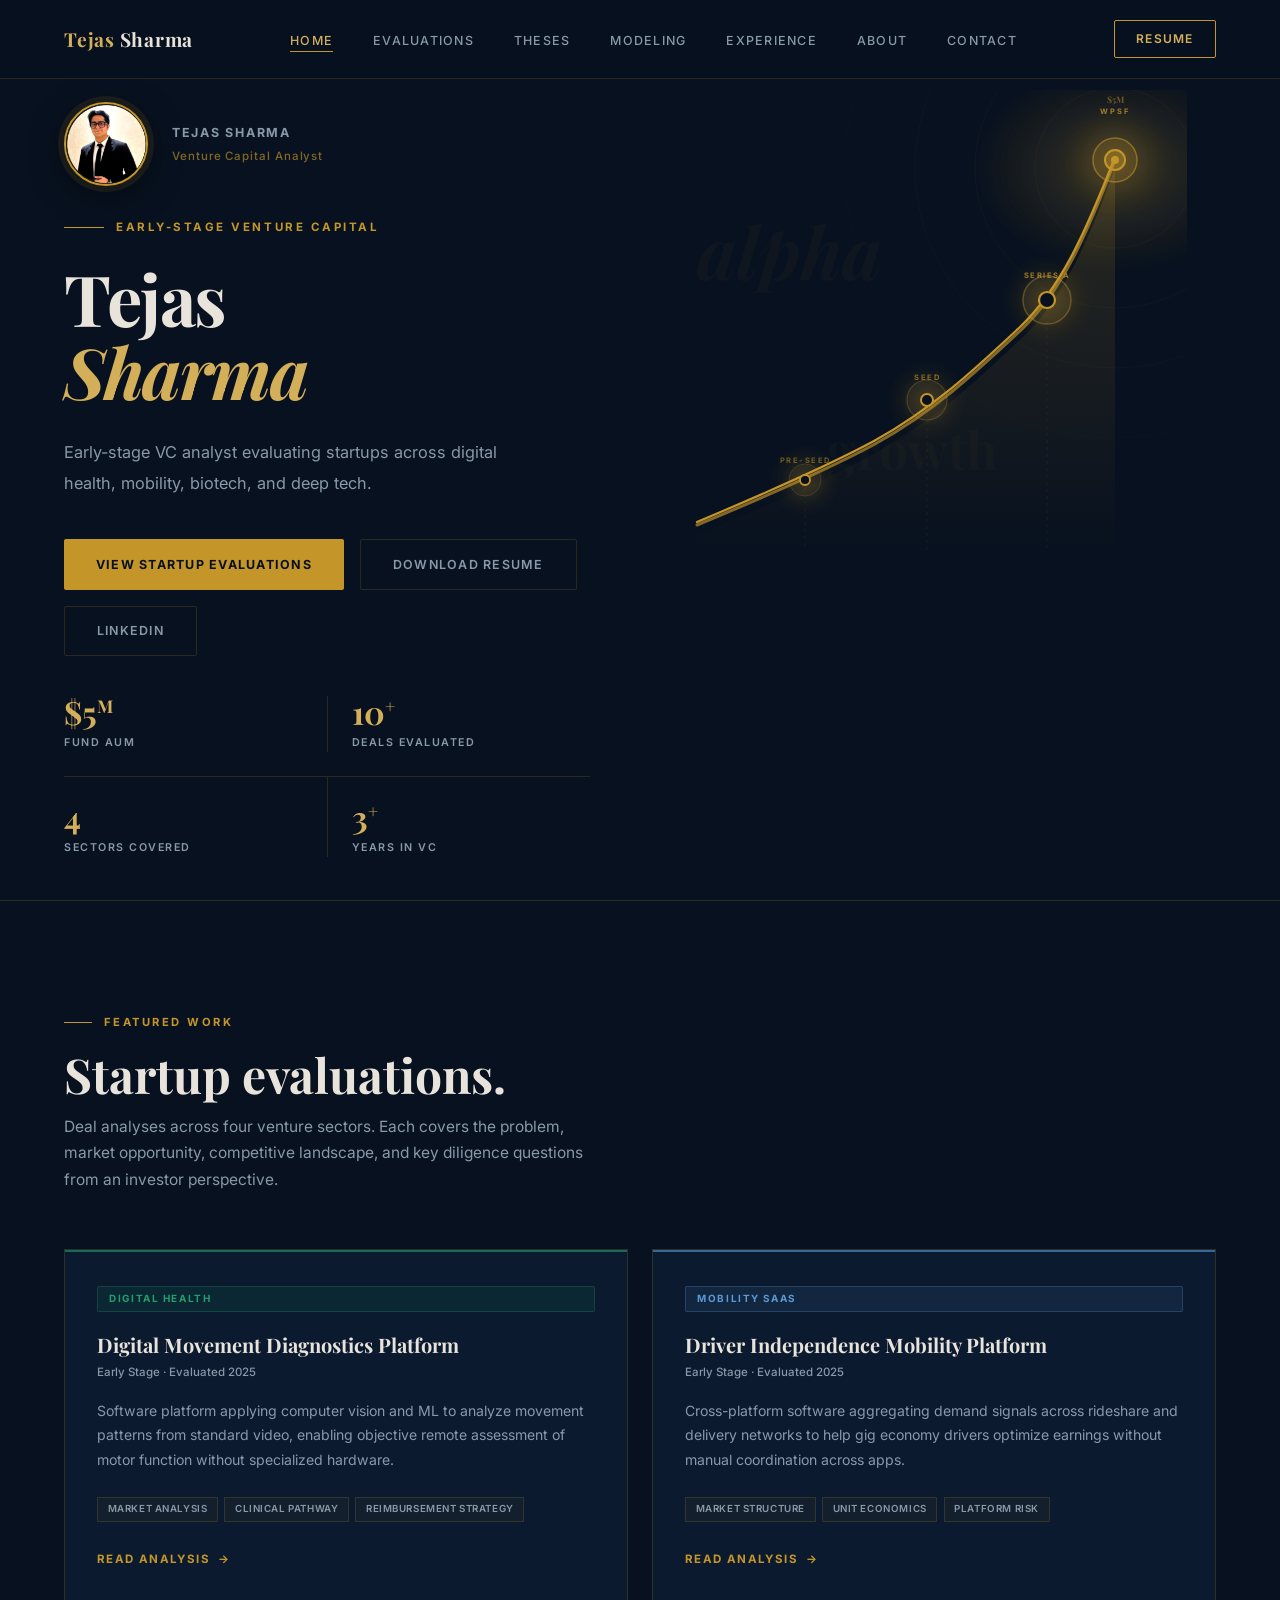
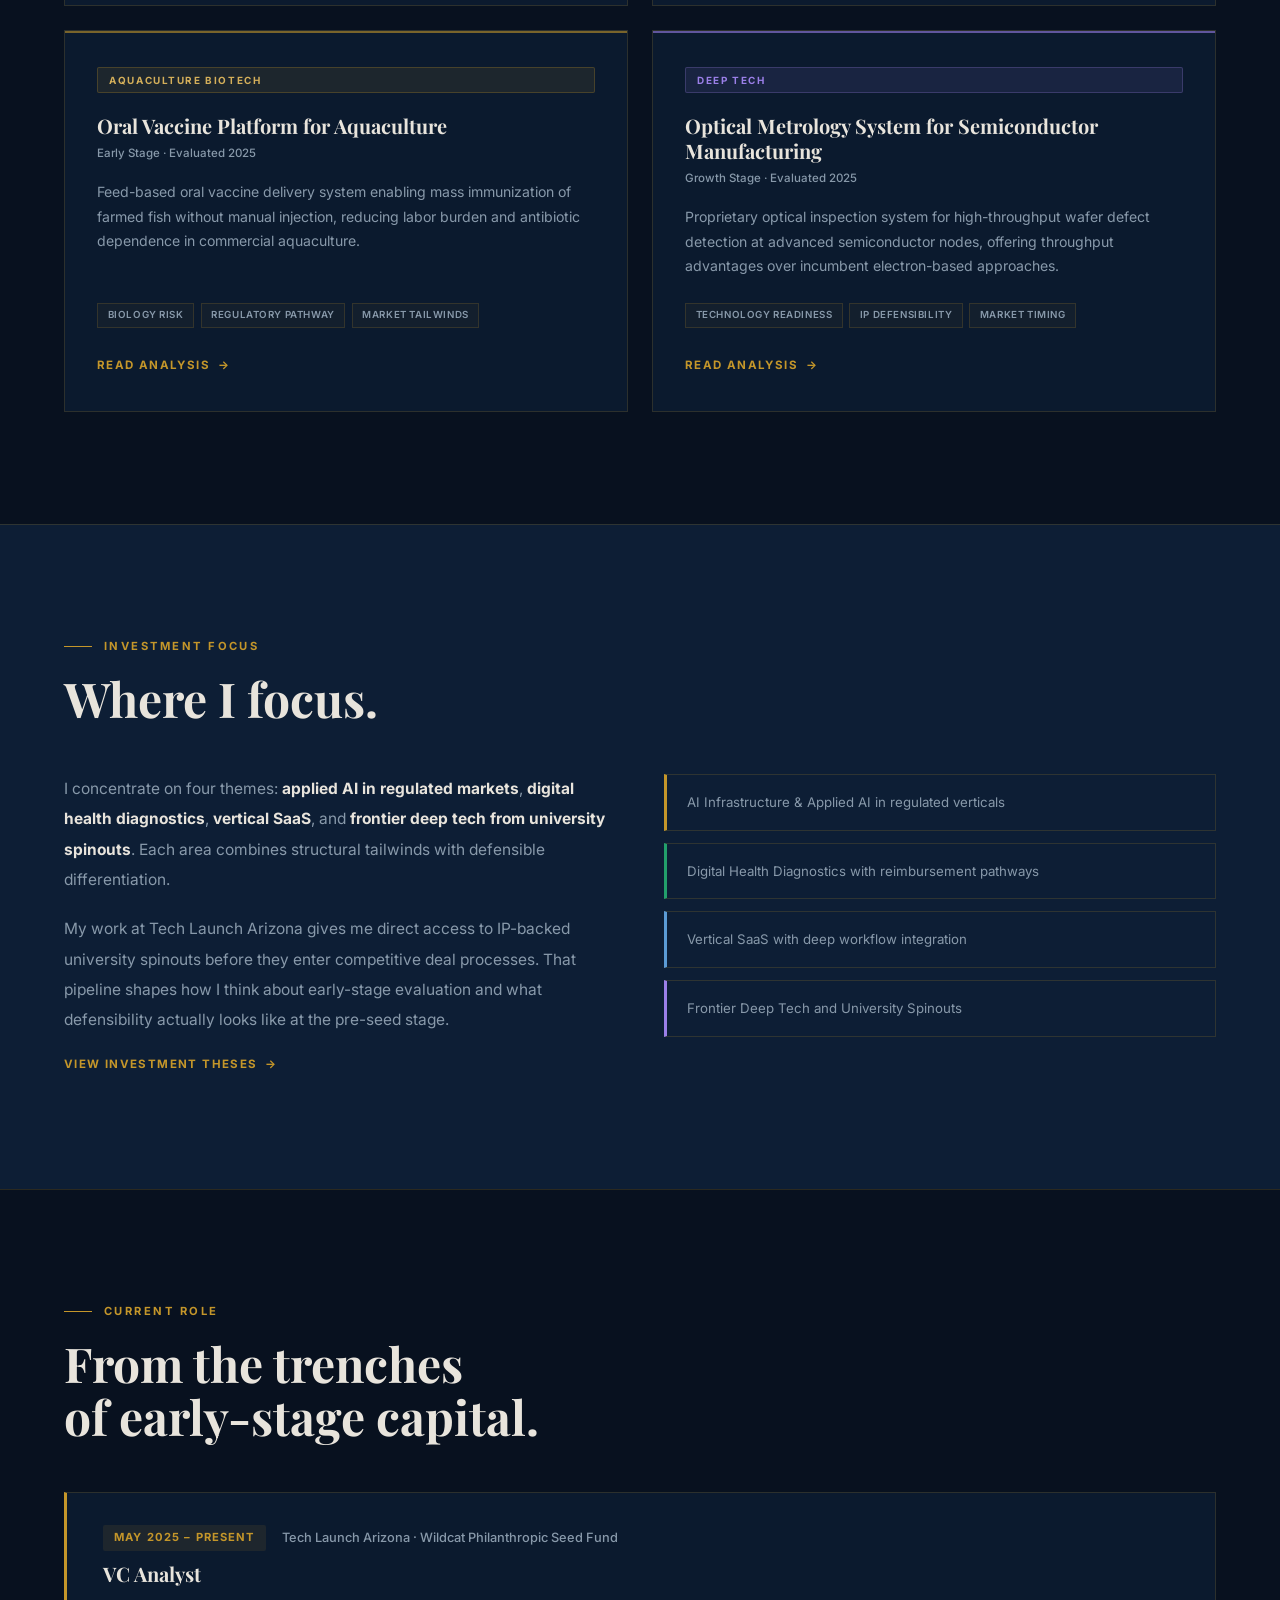
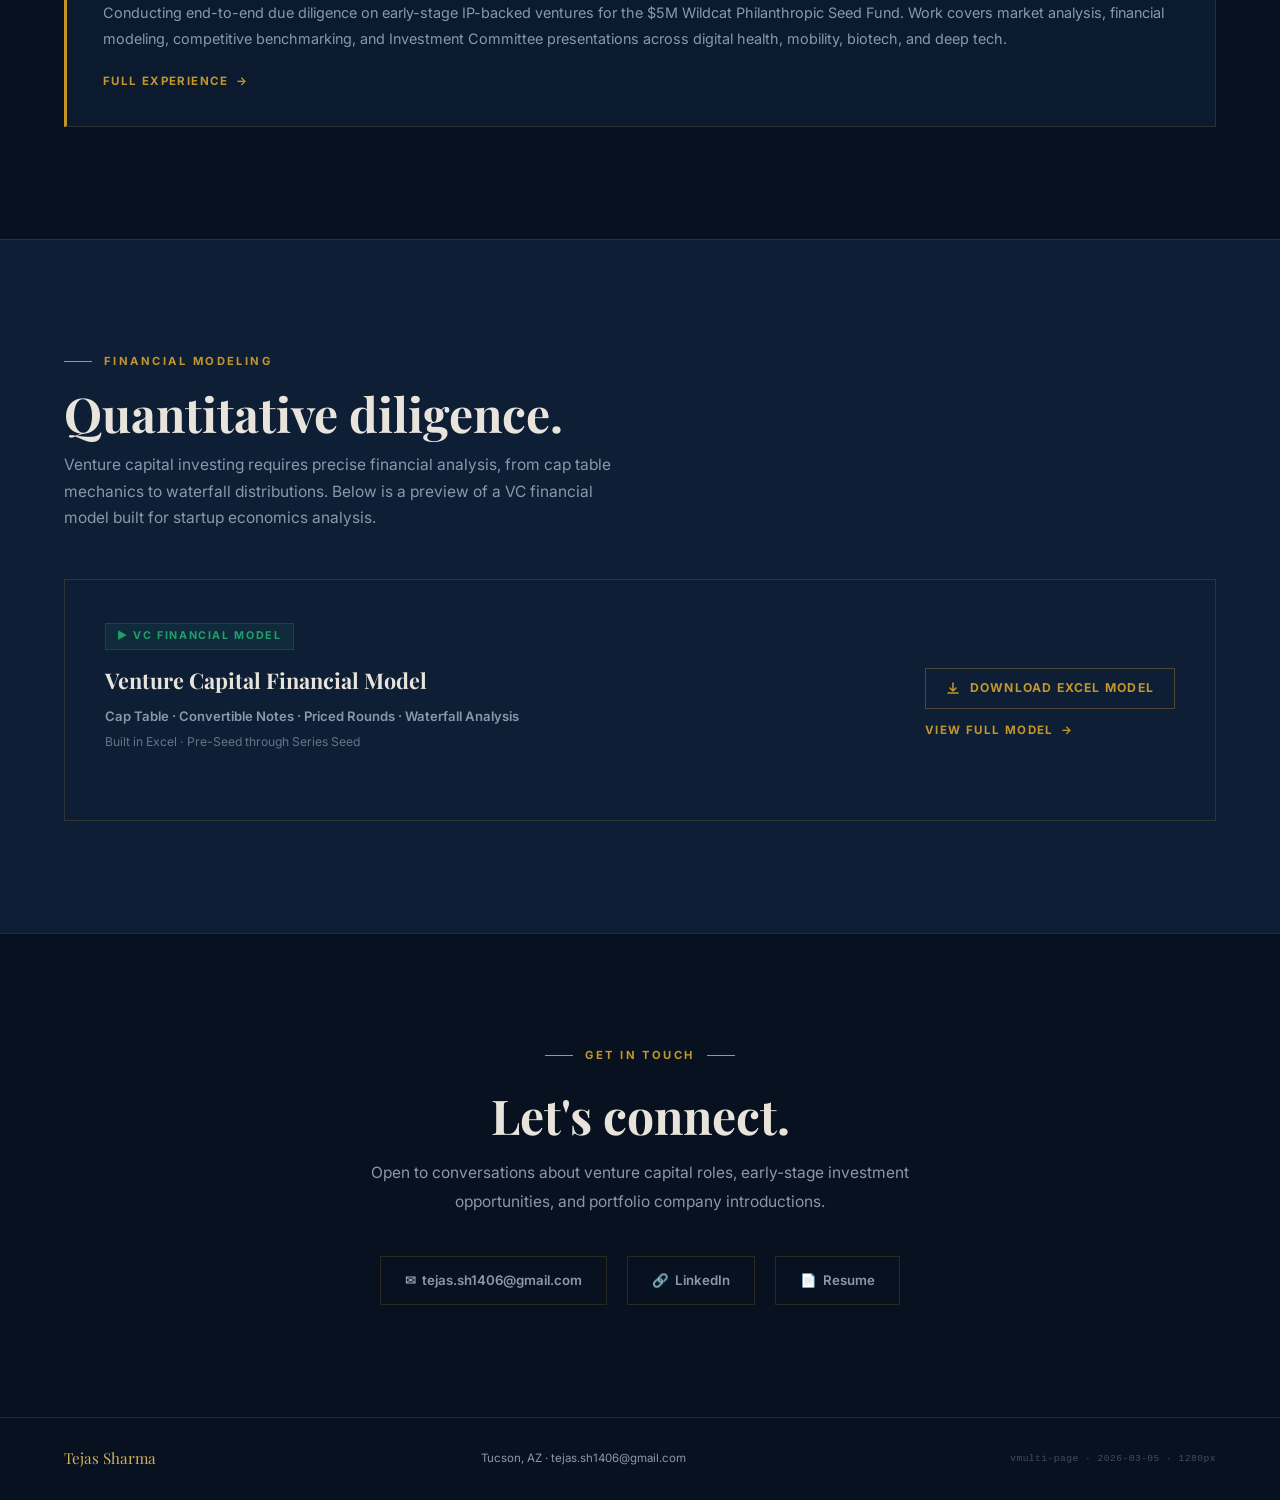
==== index.html @ f042d349 "Fix Vercel routing: flatten case study pages to root level, explicit .html links - Move evaluations/" ====
<!DOCTYPE html>
<html lang="en">
<head>
  <meta charset="UTF-8" />
  <meta name="viewport" content="width=device-width, initial-scale=1.0" />
  <title>Tejas Sharma | Venture Capital Analyst</title>
  <link rel="preconnect" href="https://fonts.googleapis.com" />
  <link rel="preconnect" href="https://fonts.gstatic.com" crossorigin />
  <link href="https://fonts.googleapis.com/css2?family=Inter:wght@300;400;500;600;700&family=Playfair+Display:ital,wght@0,400;0,700;1,700&display=swap" rel="stylesheet" />
  <link rel="stylesheet" href="/styles.css" />
</head>
<body>

<!-- NAV -->
<nav id="navbar">
  <a href="/" class="nav-logo">Tejas<span> Sharma</span></a>
  <ul class="nav-links" id="navLinks">
    <li><a href="/">Home</a></li>
    <li><a href="/evaluations.html">Evaluations</a></li>
    <li><a href="/theses.html">Theses</a></li>
    <li><a href="/modeling.html">Modeling</a></li>
    <li><a href="/experience.html">Experience</a></li>
    <li><a href="/about.html">About</a></li>
    <li><a href="/contact.html">Contact</a></li>
    <li class="nav-contact-mobile"><a href="/Resume/Resume_Tejas_Sharma_FIN.pdf" target="_blank">Resume</a></li>
  </ul>
  <a href="/Resume/Resume_Tejas_Sharma_FIN.pdf" class="nav-cta" target="_blank">Resume</a>
  <button class="nav-hamburger" id="navHamburger" aria-label="Toggle navigation">
    <span></span><span></span><span></span>
  </button>
</nav>

<!-- HERO -->
<section id="hero">
  <div class="hero-left">
    <div class="hero-avatar-wrap fade-up">
      <img class="hero-avatar" src="/profile.png" alt="Tejas Sharma" />
      <div class="hero-avatar-meta">
        <div class="hero-avatar-name">Tejas Sharma</div>
        <div class="hero-avatar-role">Venture Capital Analyst</div>
      </div>
    </div>
    <div class="hero-eyebrow fade-up">
      <div class="hero-eyebrow-line"></div>
      <span>Early-Stage Venture Capital</span>
    </div>
    <h1 class="fade-up">Tejas<br /><em>Sharma</em></h1>
    <p class="hero-sub fade-up">Early-stage VC analyst evaluating startups across digital health, mobility, biotech, and deep tech.</p>
    <div class="hero-actions fade-up">
      <a href="/evaluations.html" class="btn-primary">View Startup Evaluations</a>
      <a href="/Resume/Resume_Tejas_Sharma_FIN.pdf" class="btn-secondary" target="_blank">Download Resume</a>
      <a href="https://www.linkedin.com/in/tejas-sharma-48376981/" class="btn-secondary" target="_blank">LinkedIn</a>
    </div>
    <div class="hero-stats fade-up">
      <div class="hero-stat">
        <div class="hero-stat-number">$5<sup>M</sup></div>
        <div class="hero-stat-label">Fund AUM</div>
      </div>
      <div class="hero-stat">
        <div class="hero-stat-number">10<sup>+</sup></div>
        <div class="hero-stat-label">Deals Evaluated</div>
      </div>
      <div class="hero-stat">
        <div class="hero-stat-number">4</div>
        <div class="hero-stat-label">Sectors Covered</div>
      </div>
      <div class="hero-stat">
        <div class="hero-stat-number">3<sup>+</sup></div>
        <div class="hero-stat-label">Years in VC</div>
      </div>
    </div>
  </div>

  <div class="hero-right fade-up">
    <svg class="trajectory-svg" viewBox="0 0 520 480" fill="none" xmlns="http://www.w3.org/2000/svg">
      <defs>
        <linearGradient id="areaFill" x1="0" y1="0" x2="0" y2="1">
          <stop offset="0%"   stop-color="#C4962A" stop-opacity="0.18"/>
          <stop offset="100%" stop-color="#C4962A" stop-opacity="0.0"/>
        </linearGradient>
        <radialGradient id="peakGlow" cx="50%" cy="50%" r="50%">
          <stop offset="0%"   stop-color="#C4962A" stop-opacity="0.25"/>
          <stop offset="100%" stop-color="#C4962A" stop-opacity="0"/>
        </radialGradient>
        <radialGradient id="nodeGlow" cx="50%" cy="50%" r="50%">
          <stop offset="0%"   stop-color="#C4962A" stop-opacity="0.3"/>
          <stop offset="100%" stop-color="#C4962A" stop-opacity="0"/>
        </radialGradient>
        <filter id="blur8"><feGaussianBlur stdDeviation="8"/></filter>
      </defs>
      <ellipse cx="448" cy="78" rx="140" ry="100" fill="url(#peakGlow)" filter="url(#blur8)"/>
      <text x="30"  y="190" fill="rgba(196,150,42,0.04)" font-size="72" font-family="Playfair Display, serif" font-weight="700" font-style="italic">alpha</text>
      <text x="160" y="380" fill="rgba(196,150,42,0.03)" font-size="52" font-family="Playfair Display, serif" font-weight="700">growth</text>
      <circle cx="448" cy="78" r="80"  stroke="rgba(196,150,42,0.05)" stroke-width="1" fill="none"/>
      <circle cx="448" cy="78" r="140" stroke="rgba(196,150,42,0.04)" stroke-width="1" fill="none"/>
      <circle cx="448" cy="78" r="200" stroke="rgba(196,150,42,0.03)" stroke-width="1" fill="none"/>
      <circle cx="448" cy="78" r="270" stroke="rgba(196,150,42,0.02)" stroke-width="1" fill="none"/>
      <path d="M 30,445 C 90,420 160,390 210,362 C 270,328 310,290 355,248 C 395,210 420,155 448,78 L 448,460 L 30,460 Z" fill="url(#areaFill)"/>
      <path d="M 30,435 C 88,411 158,381 208,354 C 269,320 309,282 354,240 C 394,202 419,147 448,70"  stroke="rgba(196,150,42,0.65)" stroke-width="3"   stroke-linecap="round"/>
      <path d="M 30,432 C 87,408 157,378 207,351 C 268,317 308,279 353,237 C 393,199 418,144 448,67"  stroke="#C4962A"              stroke-width="2.2" stroke-linecap="round"/>
      <line x1="138" y1="390" x2="138" y2="460" stroke="rgba(196,150,42,0.08)" stroke-width="1" stroke-dasharray="3 4"/>
      <line x1="260" y1="310" x2="260" y2="460" stroke="rgba(196,150,42,0.08)" stroke-width="1" stroke-dasharray="3 4"/>
      <line x1="380" y1="210" x2="380" y2="460" stroke="rgba(196,150,42,0.08)" stroke-width="1" stroke-dasharray="3 4"/>
      <circle cx="138" cy="390" r="28" fill="url(#nodeGlow)" filter="url(#blur8)"/>
      <circle cx="138" cy="390" r="16" fill="rgba(196,150,42,0.06)" stroke="rgba(196,150,42,0.2)" stroke-width="1"/>
      <circle cx="138" cy="390" r="5"  fill="#08111F" stroke="#C4962A" stroke-width="1.8"/>
      <text x="138" y="373" text-anchor="middle" fill="rgba(196,150,42,0.55)" font-size="7.5" font-family="Inter,sans-serif" font-weight="700" letter-spacing="1.5">PRE-SEED</text>
      <circle cx="260" cy="310" r="32" fill="url(#nodeGlow)" filter="url(#blur8)"/>
      <circle cx="260" cy="310" r="20" fill="rgba(196,150,42,0.07)" stroke="rgba(196,150,42,0.28)" stroke-width="1.2"/>
      <circle cx="260" cy="310" r="6"  fill="#08111F" stroke="#C4962A" stroke-width="2"/>
      <text x="260" y="290" text-anchor="middle" fill="rgba(196,150,42,0.65)" font-size="7.5" font-family="Inter,sans-serif" font-weight="700" letter-spacing="1.5">SEED</text>
      <circle cx="380" cy="210" r="38" fill="url(#nodeGlow)" filter="url(#blur8)"/>
      <circle cx="380" cy="210" r="24" fill="rgba(196,150,42,0.09)" stroke="rgba(196,150,42,0.38)" stroke-width="1.5"/>
      <circle cx="380" cy="210" r="8"  fill="#08111F" stroke="#C4962A" stroke-width="2.2"/>
      <text x="380" y="188" text-anchor="middle" fill="rgba(196,150,42,0.78)" font-size="7.5" font-family="Inter,sans-serif" font-weight="700" letter-spacing="1.5">SERIES A</text>
      <circle cx="448" cy="70" r="50" fill="url(#peakGlow)" filter="url(#blur8)"/>
      <circle cx="448" cy="70" r="22" fill="rgba(196,150,42,0.14)" stroke="rgba(196,150,42,0.55)" stroke-width="1.5"/>
      <circle cx="448" cy="70" r="10" fill="rgba(196,150,42,0.35)" stroke="#C4962A" stroke-width="2"/>
      <circle cx="448" cy="70" r="4"  fill="#C4962A"/>
      <text x="448" y="24" text-anchor="middle" fill="rgba(196,150,42,0.8)" font-size="7.5" font-family="Inter,sans-serif" font-weight="700" letter-spacing="2">WPSF</text>
      <text x="448" y="13" text-anchor="middle" fill="rgba(196,150,42,0.5)" font-size="9" font-family="Playfair Display,serif" font-weight="700">$5M</text>
    </svg>
  </div>
</section>

<!-- FEATURED EVALUATIONS -->
<section id="work" style="background: var(--navy); border-top: 1px solid var(--border);">
  <div class="section-label fade-up"><div class="section-label-line"></div><span>Featured Work</span></div>
  <h2 class="fade-up">Startup evaluations.</h2>
  <p class="section-intro fade-up">Deal analyses across four venture sectors. Each covers the problem, market opportunity, competitive landscape, and key diligence questions from an investor perspective.</p>

  <div class="cs-grid">

    <a href="/evaluations-digital-diagnostics.html" class="cs-card digital-health fade-up">
      <span class="cs-sector-badge digital-health">Digital Health</span>
      <div class="cs-title">Digital Movement Diagnostics Platform</div>
      <div class="cs-stage">Early Stage &middot; Evaluated 2025</div>
      <p class="cs-desc">Software platform applying computer vision and ML to analyze movement patterns from standard video, enabling objective remote assessment of motor function without specialized hardware.</p>
      <div class="cs-angles">
        <span class="cs-angle-tag">Market Analysis</span>
        <span class="cs-angle-tag">Clinical Pathway</span>
        <span class="cs-angle-tag">Reimbursement Strategy</span>
      </div>
      <div class="cs-cta">Read Analysis <span>→</span></div>
    </a>

    <a href="/evaluations-mobility-platform.html" class="cs-card mobility fade-up">
      <span class="cs-sector-badge mobility">Mobility SaaS</span>
      <div class="cs-title">Driver Independence Mobility Platform</div>
      <div class="cs-stage">Early Stage &middot; Evaluated 2025</div>
      <p class="cs-desc">Cross-platform software aggregating demand signals across rideshare and delivery networks to help gig economy drivers optimize earnings without manual coordination across apps.</p>
      <div class="cs-angles">
        <span class="cs-angle-tag">Market Structure</span>
        <span class="cs-angle-tag">Unit Economics</span>
        <span class="cs-angle-tag">Platform Risk</span>
      </div>
      <div class="cs-cta">Read Analysis <span>→</span></div>
    </a>

    <a href="/evaluations-aquaculture-biotech.html" class="cs-card biotech fade-up">
      <span class="cs-sector-badge biotech">Aquaculture Biotech</span>
      <div class="cs-title">Oral Vaccine Platform for Aquaculture</div>
      <div class="cs-stage">Early Stage &middot; Evaluated 2025</div>
      <p class="cs-desc">Feed-based oral vaccine delivery system enabling mass immunization of farmed fish without manual injection, reducing labor burden and antibiotic dependence in commercial aquaculture.</p>
      <div class="cs-angles">
        <span class="cs-angle-tag">Biology Risk</span>
        <span class="cs-angle-tag">Regulatory Pathway</span>
        <span class="cs-angle-tag">Market Tailwinds</span>
      </div>
      <div class="cs-cta">Read Analysis <span>→</span></div>
    </a>

    <a href="/evaluations-optical-metrology.html" class="cs-card deep-tech fade-up">
      <span class="cs-sector-badge deep-tech">Deep Tech</span>
      <div class="cs-title">Optical Metrology System for Semiconductor Manufacturing</div>
      <div class="cs-stage">Growth Stage &middot; Evaluated 2025</div>
      <p class="cs-desc">Proprietary optical inspection system for high-throughput wafer defect detection at advanced semiconductor nodes, offering throughput advantages over incumbent electron-based approaches.</p>
      <div class="cs-angles">
        <span class="cs-angle-tag">Technology Readiness</span>
        <span class="cs-angle-tag">IP Defensibility</span>
        <span class="cs-angle-tag">Market Timing</span>
      </div>
      <div class="cs-cta">Read Analysis <span>→</span></div>
    </a>

  </div>
</section>

<!-- INVESTMENT FOCUS -->
<section class="preview-section" style="padding: 7rem 5%;">
  <div class="section-label fade-up"><div class="section-label-line"></div><span>Investment Focus</span></div>
  <h2 class="fade-up">Where I focus.</h2>
  <div style="margin-top: 3rem; display: grid; grid-template-columns: 1fr 1fr; gap: 3rem;" class="fade-up">
    <div>
      <p style="font-size: 0.97rem; color: var(--text-muted); line-height: 1.95; margin-bottom: 1.2rem;">I concentrate on four themes: <strong style="color: var(--text);">applied AI in regulated markets</strong>, <strong style="color: var(--text);">digital health diagnostics</strong>, <strong style="color: var(--text);">vertical SaaS</strong>, and <strong style="color: var(--text);">frontier deep tech from university spinouts</strong>. Each area combines structural tailwinds with defensible differentiation.</p>
      <p style="font-size: 0.97rem; color: var(--text-muted); line-height: 1.95;">My work at Tech Launch Arizona gives me direct access to IP-backed university spinouts before they enter competitive deal processes. That pipeline shapes how I think about early-stage evaluation and what defensibility actually looks like at the pre-seed stage.</p>
      <a href="/theses.html" class="preview-link">View Investment Theses <span>→</span></a>
    </div>
    <div style="display: flex; flex-direction: column; gap: 0.75rem;">
      <div style="background: var(--card-bg); border: 1px solid var(--border); border-left: 3px solid var(--gold); padding: 1rem 1.25rem; font-size: 0.83rem; color: var(--text-muted); line-height: 1.7;">AI Infrastructure &amp; Applied AI in regulated verticals</div>
      <div style="background: var(--card-bg); border: 1px solid var(--border); border-left: 3px solid var(--green-light); padding: 1rem 1.25rem; font-size: 0.83rem; color: var(--text-muted); line-height: 1.7;">Digital Health Diagnostics with reimbursement pathways</div>
      <div style="background: var(--card-bg); border: 1px solid var(--border); border-left: 3px solid var(--blue-accent); padding: 1rem 1.25rem; font-size: 0.83rem; color: var(--text-muted); line-height: 1.7;">Vertical SaaS with deep workflow integration</div>
      <div style="background: var(--card-bg); border: 1px solid var(--border); border-left: 3px solid var(--purple-accent); padding: 1rem 1.25rem; font-size: 0.83rem; color: var(--text-muted); line-height: 1.7;">Frontier Deep Tech and University Spinouts</div>
    </div>
  </div>
</section>

<!-- EXPERIENCE PREVIEW -->
<section style="background: var(--navy); border-top: 1px solid var(--border); padding: 7rem 5%;">
  <div class="section-label fade-up"><div class="section-label-line"></div><span>Current Role</span></div>
  <h2 class="fade-up">From the trenches<br />of early-stage capital.</h2>

  <div class="preview-role fade-up">
    <div class="preview-role-meta">
      <span class="preview-role-period">May 2025 &ndash; Present</span>
      <span class="preview-role-company">Tech Launch Arizona &middot; Wildcat Philanthropic Seed Fund</span>
    </div>
    <div class="preview-role-title">VC Analyst</div>
    <p class="preview-role-body">Conducting end-to-end due diligence on early-stage IP-backed ventures for the $5M Wildcat Philanthropic Seed Fund. Work covers market analysis, financial modeling, competitive benchmarking, and Investment Committee presentations across digital health, mobility, biotech, and deep tech.</p>
    <a href="/experience.html" class="preview-link">Full Experience <span>→</span></a>
  </div>
</section>

<!-- MODELING PREVIEW -->
<section style="background: var(--navy-mid); border-top: 1px solid var(--border); padding: 7rem 5%;">
  <div class="section-label fade-up"><div class="section-label-line"></div><span>Financial Modeling</span></div>
  <h2 class="fade-up">Quantitative diligence.</h2>
  <p class="section-intro fade-up">Venture capital investing requires precise financial analysis, from cap table mechanics to waterfall distributions. Below is a preview of a VC financial model built for startup economics analysis.</p>

  <div style="margin-top: 3rem; background: var(--card-bg); border: 1px solid var(--border); padding: 2.5rem; display: flex; align-items: center; justify-content: space-between; gap: 2rem; flex-wrap: wrap;" class="fade-up">
    <div>
      <span class="project-badge" style="margin-bottom: 0.75rem;">&#9654; VC Financial Model</span>
      <div class="project-title" style="font-size: 1.35rem;">Venture Capital Financial Model</div>
      <div class="project-course">Cap Table &middot; Convertible Notes &middot; Priced Rounds &middot; Waterfall Analysis</div>
      <div class="project-meta-sub">Built in Excel &middot; Pre-Seed through Series Seed</div>
    </div>
    <div style="display: flex; flex-direction: column; gap: 0.75rem; align-items: flex-start;">
      <a href="/models/VC Modelling (3).xlsx" download class="ct-download">
        <svg width="14" height="14" viewBox="0 0 14 14" fill="none"><path d="M7 1v8M4 6l3 3 3-3M2 11h10" stroke="#C4962A" stroke-width="1.5" stroke-linecap="round" stroke-linejoin="round"/></svg>
        Download Excel Model
      </a>
      <a href="/modeling.html" class="preview-link" style="margin-top: 0;">View Full Model <span>→</span></a>
    </div>
  </div>
</section>

<!-- CONTACT CTA -->
<section id="contact" style="background: var(--navy); border-top: 1px solid var(--border); text-align: center; padding: 7rem 5%;">
  <div class="contact-inner">
    <div class="section-label fade-up" style="justify-content:center;"><div class="section-label-line"></div><span>Get In Touch</span><div class="section-label-line"></div></div>
    <h2 class="fade-up">Let's connect.</h2>
    <p class="contact-sub fade-up">Open to conversations about venture capital roles, early-stage investment opportunities, and portfolio company introductions.</p>
    <div class="c-links fade-up">
      <a href="mailto:tejas.sh1406@gmail.com" class="c-link">&#9993;&nbsp; tejas.sh1406@gmail.com</a>
      <a href="https://www.linkedin.com/in/tejas-sharma-48376981/" class="c-link" target="_blank">&#128279;&nbsp; LinkedIn</a>
      <a href="/Resume/Resume_Tejas_Sharma_FIN.pdf" class="c-link" target="_blank">&#128196;&nbsp; Resume</a>
    </div>
  </div>
</section>

<footer>
  <div class="footer-name">Tejas Sharma</div>
  <div class="footer-copy">Tucson, AZ &middot; tejas.sh1406@gmail.com</div>
  <div id="build-stamp"></div>
</footer>
<div id="debug-overlay"></div>

<script>
  /* NAV SCROLL */
  const navbar = document.getElementById('navbar');
  window.addEventListener('scroll', () => navbar.classList.toggle('scrolled', window.scrollY > 60));

  /* ACTIVE NAV */
  (function() {
    const path = window.location.pathname;
    document.querySelectorAll('.nav-links a').forEach(a => {
      const href = a.getAttribute('href') || '';
      if (href === path) { a.classList.add('active'); return; }
      if (href === '/evaluations.html' && path.startsWith('/evaluations-')) a.classList.add('active');
      if ((href === '/' || href === '/index.html') && (path === '/' || path === '/index.html')) a.classList.add('active');
    });
  })();

  /* FADE-UP */
  const io = new IntersectionObserver((entries) => {
    entries.forEach((e, i) => { if (e.isIntersecting) { setTimeout(() => e.target.classList.add('visible'), i * 55); io.unobserve(e.target); } });
  }, { threshold: 0.1 });
  document.querySelectorAll('.fade-up').forEach(el => io.observe(el));

  /* HAMBURGER */
  const hamburger = document.getElementById('navHamburger');
  const navLinks  = document.getElementById('navLinks');
  function closeMenu() { hamburger.classList.remove('open'); navLinks.classList.remove('open'); document.body.style.overflow = ''; hamburger.setAttribute('aria-expanded','false'); }
  function openMenu()  { hamburger.classList.add('open');    navLinks.classList.add('open');    document.body.style.overflow = 'hidden'; hamburger.setAttribute('aria-expanded','true'); }
  hamburger.setAttribute('aria-expanded','false');
  hamburger.setAttribute('aria-controls','navLinks');
  hamburger.addEventListener('click', () => hamburger.classList.contains('open') ? closeMenu() : openMenu());
  document.addEventListener('keydown', (e) => { if (e.key === 'Escape') closeMenu(); });
  navLinks.querySelectorAll('a').forEach(link => link.addEventListener('click', closeMenu));

  /* BUILD STAMP */
  (function() {
    var HASH = 'multi-page';
    var DEPLOYED = '2026-03-05';
    var stamp = document.getElementById('build-stamp');
    if (stamp) stamp.textContent = 'v' + HASH + ' · ' + DEPLOYED + ' · ' + window.innerWidth + 'px';
    if (new URLSearchParams(location.search).get('debug') === '1') {
      var overlay = document.getElementById('debug-overlay');
      if (overlay) overlay.style.display = 'block';
    }
  })();
</script>
</body>
</html>
---- styles.css ----
/* ============================================================
   TEJAS SHARMA — PORTFOLIO SHARED STYLESHEET
   ============================================================ */

:root {
  --navy:        #08111F;
  --navy-mid:    #0D1E35;
  --navy-light:  #162844;
  --gold:        #C4962A;
  --gold-light:  #D4AF5A;
  --green-light: #22A06B;
  --blue-accent: #5B9BD5;
  --purple-accent:#9B7FE8;
  --text:        #E8E4DC;
  --text-muted:  #8899AA;
  --border:      rgba(196,150,42,0.18);
  --card-bg:     rgba(13,30,53,0.7);
}

*, *::before, *::after { box-sizing: border-box; margin: 0; padding: 0; }
html { scroll-behavior: smooth; }
body { background: var(--navy); color: var(--text); font-family: 'Inter', sans-serif; font-size: 16px; line-height: 1.7; overflow-x: hidden; }
a { color: inherit; text-decoration: none; }
::selection { background: var(--gold); color: var(--navy); }
::-webkit-scrollbar { width: 6px; }
::-webkit-scrollbar-track { background: var(--navy); }
::-webkit-scrollbar-thumb { background: var(--gold); border-radius: 3px; }

body::before {
  content: '';
  position: fixed; inset: 0;
  background-image:
    linear-gradient(rgba(196,150,42,0.03) 1px, transparent 1px),
    linear-gradient(90deg, rgba(196,150,42,0.03) 1px, transparent 1px);
  background-size: 60px 60px;
  pointer-events: none; z-index: 0;
}

/* ── NAV ── */
nav {
  position: fixed; top: 0; left: 0; right: 0; z-index: 100;
  display: flex; align-items: center; justify-content: space-between;
  padding: 1.25rem 5%;
  background: rgba(8,17,31,0.92); -webkit-backdrop-filter: blur(14px); backdrop-filter: blur(14px);
  border-bottom: 1px solid var(--border);
  transition: padding 0.3s;
}
nav.scrolled { padding: 0.85rem 5%; }
.nav-logo { font-family: 'Playfair Display', serif; font-size: 1.2rem; font-weight: 700; color: var(--gold-light); letter-spacing: 0.04em; }
.nav-logo span { color: var(--text); }
.nav-links { display: flex; gap: 2.5rem; list-style: none; }
.nav-links a { font-size: 0.78rem; font-weight: 500; letter-spacing: 0.1em; text-transform: uppercase; color: var(--text-muted); transition: color 0.25s; position: relative; }
.nav-links a::after { content: ''; position: absolute; bottom: -4px; left: 0; width: 0; height: 1px; background: var(--gold); transition: width 0.25s; }
.nav-links a:hover { color: var(--gold-light); }
.nav-links a:hover::after { width: 100%; }
.nav-links a.active { color: var(--gold-light); }
.nav-links a.active::after { width: 100%; }
.nav-cta { font-size: 0.75rem; font-weight: 600; letter-spacing: 0.1em; text-transform: uppercase; padding: 0.5rem 1.35rem; border: 1px solid var(--gold); color: var(--gold-light); border-radius: 2px; transition: background 0.25s, color 0.25s; }
.nav-cta:hover { background: var(--gold); color: var(--navy); }

/* ── PAGE HEADER (inner pages) ── */
.page-header {
  padding: clamp(7rem, 12vh, 10rem) 5% clamp(3rem, 5vh, 5rem);
  background: var(--navy); position: relative; z-index: 1;
  border-bottom: 1px solid var(--border);
}
.page-header-label { display: flex; align-items: center; gap: 0.75rem; margin-bottom: 1rem; }
.page-header-label-line { width: 28px; height: 1px; background: var(--gold); }
.page-header-label span { font-size: 0.7rem; font-weight: 700; letter-spacing: 0.22em; text-transform: uppercase; color: var(--gold); }
.page-header h1 { font-family: 'Playfair Display', serif; font-size: clamp(2.4rem, 5vw, 4rem); font-weight: 700; line-height: 1.08; letter-spacing: -0.02em; color: var(--text); }
.page-header h1 em { font-style: italic; color: var(--gold-light); }
.page-header-sub { margin-top: 0.9rem; font-size: 1rem; color: var(--text-muted); max-width: 560px; line-height: 1.85; }
.back-link { display: inline-flex; align-items: center; gap: 0.5rem; font-size: 0.75rem; font-weight: 600; letter-spacing: 0.1em; text-transform: uppercase; color: var(--text-muted); margin-bottom: 2rem; transition: color 0.2s; }
.back-link:hover { color: var(--gold-light); }
.back-link::before { content: '←'; }

/* ── HERO ── */
#hero {
  min-height: 100vh;
  min-height: 100svh;
  display: grid; grid-template-columns: 1fr 1.1fr;
  align-items: center;
  padding: clamp(4.5rem, 9vh, 7rem) 5% clamp(2rem, 4vh, 4rem);
  gap: 3rem;
  background: var(--navy); position: relative; overflow: visible;
  z-index: 1;
}
.hero-avatar-wrap { display: flex; align-items: center; gap: 1.5rem; margin-bottom: 2rem; flex: 0 0 auto; }
.hero-avatar { width: clamp(84px, 6vw, 120px); height: clamp(84px, 6vw, 120px); min-width: clamp(84px, 6vw, 120px); border-radius: 9999px; border: 2.5px solid var(--gold); box-shadow: 0 0 0 6px rgba(196,150,42,0.1), 0 8px 32px rgba(0,0,0,0.5); object-fit: cover; object-position: center; flex: 0 0 auto; flex-shrink: 0; }
.hero-avatar-meta { display: flex; flex-direction: column; gap: 0.25rem; min-width: 0; }
.hero-avatar-name { font-size: 0.78rem; font-weight: 700; letter-spacing: 0.14em; text-transform: uppercase; color: var(--text-muted); }
.hero-avatar-role { font-size: 0.72rem; font-weight: 500; letter-spacing: 0.08em; color: rgba(196,150,42,0.65); }
.hero-eyebrow { display: flex; align-items: center; gap: 0.75rem; margin-bottom: 1.5rem; }
.hero-eyebrow-line { width: 40px; height: 1px; background: var(--gold); }
.hero-eyebrow span { font-size: 0.72rem; font-weight: 700; letter-spacing: 0.22em; text-transform: uppercase; color: var(--gold); }
h1 { font-family: 'Playfair Display', serif; font-size: clamp(3rem, 5.5vw, 5.5rem); font-weight: 700; line-height: 1.05; letter-spacing: -0.02em; color: var(--text); }
h1 em { font-style: italic; color: var(--gold-light); }
.hero-sub { margin-top: 1.75rem; font-size: 1.02rem; color: var(--text-muted); max-width: 480px; line-height: 1.9; }
.hero-actions { margin-top: 2.5rem; display: flex; gap: 1rem; flex-wrap: wrap; }
.btn-primary { padding: 0.85rem 2rem; background: var(--gold); color: var(--navy); font-size: 0.78rem; font-weight: 700; letter-spacing: 0.1em; text-transform: uppercase; border-radius: 2px; transition: background 0.25s, transform 0.2s; display: inline-flex; align-items: center; gap: 0.5rem; }
.btn-primary:hover { background: var(--gold-light); transform: translateY(-2px); }
.btn-secondary { padding: 0.85rem 2rem; border: 1px solid var(--border); color: var(--text-muted); font-size: 0.78rem; font-weight: 600; letter-spacing: 0.1em; text-transform: uppercase; border-radius: 2px; transition: border-color 0.25s, color 0.25s, transform 0.2s; }
.btn-secondary:hover { border-color: var(--gold); color: var(--gold-light); transform: translateY(-2px); }
.hero-stats {
  margin-top: 4rem;
  display: grid;
  grid-template-columns: repeat(4, minmax(0, 1fr));
  gap: 0;
}
.hero-stat { padding: 0 2rem 0 0; }
.hero-stat + .hero-stat { padding: 0 2rem; border-left: 1px solid var(--border); }
.hero-stat:last-child { padding-right: 0; }
.hero-stat-number { font-family: 'Playfair Display', serif; font-size: 2.2rem; font-weight: 700; color: var(--gold-light); line-height: 1; }
.hero-stat-number sup { font-size: 1.1rem; }
.hero-stat-label { margin-top: 0.35rem; font-size: 0.67rem; font-weight: 600; letter-spacing: 0.14em; text-transform: uppercase; color: var(--text-muted); }
.hero-right { display: flex; justify-content: center; align-items: center; position: relative; z-index: 1; }
.trajectory-svg { width: 100%; max-width: 520px; }

/* ── SECTION BASE ── */
section { padding: 7rem 5%; position: relative; z-index: 1; }
.section-label { display: flex; align-items: center; gap: 0.75rem; margin-bottom: 1rem; }
.section-label-line { width: 28px; height: 1px; background: var(--gold); }
.section-label span { font-size: 0.7rem; font-weight: 700; letter-spacing: 0.22em; text-transform: uppercase; color: var(--gold); }
h2 { font-family: 'Playfair Display', serif; font-size: clamp(2rem, 4vw, 3rem); font-weight: 700; line-height: 1.12; color: var(--text); }
.section-intro { margin-top: 0.75rem; font-size: 0.97rem; color: var(--text-muted); max-width: 550px; overflow-wrap: break-word; word-break: normal; hyphens: auto; }

/* ── ABOUT ── */
#about { background: var(--navy-mid); border-top: 1px solid var(--border); border-bottom: 1px solid var(--border); }
.about-grid { display: grid; grid-template-columns: 1fr 1fr; gap: 5rem; margin-top: 4rem; align-items: start; }
.about-text p { color: var(--text-muted); font-size: 0.97rem; line-height: 1.95; margin-bottom: 1.2rem; overflow-wrap: break-word; word-break: normal; hyphens: auto; }
.about-text p strong { color: var(--text); font-weight: 600; }
.thesis-cards { display: flex; flex-direction: column; gap: 1.25rem; }
.thesis-card { background: var(--card-bg); border: 1px solid var(--border); border-left: 3px solid var(--gold); padding: 1.5rem 1.75rem; border-radius: 2px; transition: transform 0.25s, border-left-color 0.25s; }
.thesis-card:hover { transform: translateX(4px); border-left-color: var(--gold-light); }
.thesis-card-header { display: flex; align-items: center; gap: 0.75rem; margin-bottom: 0.6rem; }
.thesis-card-icon { width: 28px; height: 28px; flex-shrink: 0; }
.thesis-card-title { font-size: 0.72rem; font-weight: 700; letter-spacing: 0.16em; text-transform: uppercase; color: var(--gold); }
.thesis-card p { font-size: 0.88rem; color: var(--text-muted); line-height: 1.75; overflow-wrap: break-word; word-break: normal; hyphens: auto; }

/* ── INVESTMENT THESES ── */
#theses { background: var(--navy-mid); border-top: 1px solid var(--border); border-bottom: 1px solid var(--border); }
.theses-grid { margin-top: 3.5rem; display: grid; grid-template-columns: repeat(2, 1fr); gap: 1.5rem; }
.thesis-item { background: var(--card-bg); border: 1px solid var(--border); border-left: 3px solid var(--gold); padding: 2rem 2rem 2rem 1.75rem; transition: transform 0.25s, border-left-color 0.25s; }
.thesis-item:hover { transform: translateX(4px); border-left-color: var(--gold-light); }
.thesis-item-num { font-family: 'Playfair Display', serif; font-size: 0.75rem; font-weight: 700; color: rgba(196,150,42,0.3); letter-spacing: 0.2em; margin-bottom: 0.5rem; }
.thesis-item-name { font-size: 0.72rem; font-weight: 700; letter-spacing: 0.15em; text-transform: uppercase; color: var(--gold); margin-bottom: 0.75rem; }
.thesis-item-body { font-size: 0.88rem; color: var(--text-muted); line-height: 1.8; overflow-wrap: break-word; hyphens: auto; }

/* ── DEAL SOURCING ── */
#sourcing { background: var(--navy); border-top: 1px solid var(--border); }
.sourcing-grid { margin-top: 3.5rem; display: grid; grid-template-columns: repeat(2, 1fr); gap: 1.5rem; }
.sourcing-card { background: var(--card-bg); border: 1px solid var(--border); padding: 2rem; transition: transform 0.25s, border-color 0.25s; position: relative; }
.sourcing-card:hover { transform: translateY(-3px); border-color: rgba(196,150,42,0.35); }
.sourcing-card-num { font-family: 'Playfair Display', serif; font-size: 2rem; font-weight: 700; color: rgba(196,150,42,0.1); line-height: 1; margin-bottom: 0.75rem; }
.sourcing-card-title { font-size: 0.72rem; font-weight: 700; letter-spacing: 0.16em; text-transform: uppercase; color: var(--gold); margin-bottom: 0.75rem; }
.sourcing-card-body { font-size: 0.88rem; color: var(--text-muted); line-height: 1.8; overflow-wrap: break-word; hyphens: auto; }
@media (max-width: 900px) {
  .theses-grid, .sourcing-grid { grid-template-columns: 1fr; }
}

/* ── CASE STUDIES ── */
#work { background: var(--navy); border-top: 1px solid var(--border); }
.cs-grid { margin-top: 3.5rem; display: grid; grid-template-columns: repeat(2, 1fr); gap: 1.5rem; }
.cs-card {
  background: var(--card-bg); border: 1px solid var(--border);
  padding: 2.25rem 2rem;
  transition: transform 0.25s, border-color 0.25s, box-shadow 0.25s;
  display: flex; flex-direction: column; position: relative; overflow: hidden;
  text-decoration: none;
}
.cs-card::before {
  content: ''; position: absolute; top: 0; left: 0; right: 0; height: 2px;
  opacity: 0.6; transition: opacity 0.25s;
}
.cs-card.digital-health::before { background: var(--green-light); }
.cs-card.mobility::before      { background: var(--blue-accent); }
.cs-card.biotech::before       { background: var(--gold); }
.cs-card.deep-tech::before     { background: var(--purple-accent); }
.cs-card:hover { transform: translateY(-4px); border-color: rgba(196,150,42,0.4); box-shadow: 0 12px 40px rgba(0,0,0,0.35); }
.cs-card:hover::before { opacity: 1; }
.cs-sector-badge {
  font-size: 0.62rem; font-weight: 700; letter-spacing: 0.16em; text-transform: uppercase;
  padding: 0.22rem 0.7rem; display: inline-block; margin-bottom: 1.25rem; border-radius: 2px;
}
.cs-sector-badge.digital-health { color: var(--green-light); background: rgba(34,160,107,0.1); border: 1px solid rgba(34,160,107,0.25); }
.cs-sector-badge.mobility       { color: var(--blue-accent);  background: rgba(91,155,213,0.1);  border: 1px solid rgba(91,155,213,0.25); }
.cs-sector-badge.biotech        { color: var(--gold-light);   background: rgba(196,150,42,0.1);  border: 1px solid rgba(196,150,42,0.25); }
.cs-sector-badge.deep-tech      { color: var(--purple-accent);background: rgba(155,127,232,0.1); border: 1px solid rgba(155,127,232,0.25); }
.cs-title { font-family: 'Playfair Display', serif; font-size: 1.25rem; font-weight: 700; color: var(--text); margin-bottom: 0.4rem; line-height: 1.25; }
.cs-stage { font-size: 0.72rem; color: var(--text-muted); margin-bottom: 1rem; font-weight: 500; }
.cs-desc { font-size: 0.88rem; color: var(--text-muted); line-height: 1.75; flex: 1; margin-bottom: 1.5rem; overflow-wrap: break-word; hyphens: auto; }
.cs-angles { display: flex; flex-wrap: wrap; gap: 0.4rem; margin-bottom: 1.75rem; }
.cs-angle-tag {
  font-size: 0.61rem; font-weight: 600; letter-spacing: 0.06em; text-transform: uppercase;
  padding: 0.2rem 0.6rem; background: rgba(196,150,42,0.04); border: 1px solid var(--border); color: var(--text-muted);
}
.cs-cta { display: flex; align-items: center; gap: 0.5rem; font-size: 0.72rem; font-weight: 700; letter-spacing: 0.12em; text-transform: uppercase; color: var(--gold); margin-top: auto; transition: gap 0.2s; }
.cs-card:hover .cs-cta { gap: 0.8rem; }

/* ── CASE STUDY DETAIL PAGE ── */
.cs-detail { padding: 5rem 5%; position: relative; z-index: 1; max-width: 860px; }
.cs-detail-section { margin-bottom: 2.75rem; }
.cs-detail-section h3 {
  font-size: 0.67rem; font-weight: 700; letter-spacing: 0.2em; text-transform: uppercase;
  color: var(--gold); margin-bottom: 1rem; display: flex; align-items: center; gap: 0.6rem;
}
.cs-detail-section h3::before { content: ''; display: inline-block; width: 16px; height: 1px; background: var(--gold); }
.cs-detail-section p { font-size: 0.97rem; color: var(--text-muted); line-height: 1.9; overflow-wrap: break-word; hyphens: auto; }
.cs-detail-verdict {
  background: rgba(196,150,42,0.04); border: 1px solid var(--border); border-left: 3px solid var(--gold);
  padding: 1.75rem 2rem;
}
.cs-detail-verdict-label { font-size: 0.67rem; font-weight: 700; letter-spacing: 0.18em; text-transform: uppercase; color: var(--gold); margin-bottom: 0.75rem; }
.cs-detail-verdict p { font-size: 0.95rem; color: var(--text-muted); line-height: 1.85; }
.cs-detail-divider { width: 40px; height: 1px; background: var(--gold); opacity: 0.5; margin: 2.5rem 0; }

/* ── EXPERIENCE ── */
#experience { background: var(--navy-mid); border-top: 1px solid var(--border); }
.timeline { margin-top: 4.5rem; position: relative; }
.timeline::before { content: ''; position: absolute; left: 0; top: 0; bottom: 0; width: 1px; background: linear-gradient(to bottom, var(--gold) 60%, transparent); }
.timeline-item { padding-left: 3rem; padding-bottom: 3.5rem; position: relative; }
.timeline-item:last-child { padding-bottom: 0; }
.timeline-dot { position: absolute; left: -6px; top: 6px; width: 13px; height: 13px; background: var(--gold); border-radius: 50%; border: 2px solid var(--navy-mid); box-shadow: 0 0 0 4px rgba(196,150,42,0.15); }
.timeline-meta { display: flex; align-items: center; gap: 1rem; margin-bottom: 0.4rem; flex-wrap: wrap; }
.timeline-period { font-size: 0.7rem; font-weight: 700; letter-spacing: 0.1em; text-transform: uppercase; color: var(--gold); background: rgba(196,150,42,0.1); padding: 0.2rem 0.7rem; border-radius: 2px; }
.timeline-company { font-size: 0.8rem; color: var(--text-muted); font-weight: 500; }
.timeline-title { font-family: 'Playfair Display', serif; font-size: 1.4rem; font-weight: 700; color: var(--text); margin-bottom: 0.25rem; }
.timeline-location { font-size: 0.75rem; color: var(--text-muted); margin-bottom: 1.2rem; display: flex; align-items: center; gap: 0.4rem; }
.timeline-location::before { content: ''; width: 6px; height: 6px; background: var(--green-light); border-radius: 50%; flex-shrink: 0; }
.timeline-bullets { list-style: none; display: flex; flex-direction: column; gap: 0.65rem; }
.timeline-bullets li { display: flex; align-items: flex-start; gap: 0.75rem; font-size: 0.9rem; color: var(--text-muted); line-height: 1.75; overflow-wrap: break-word; word-break: normal; hyphens: auto; min-width: 0; }
.timeline-bullets li::before { content: '›'; color: var(--gold); font-size: 1.1rem; flex-shrink: 0; line-height: 1.75; }
.timeline-bullets li strong { color: var(--text); }
.timeline-tags { margin-top: 1.2rem; display: flex; flex-wrap: wrap; gap: 0.5rem; }
.tag { font-size: 0.67rem; font-weight: 600; letter-spacing: 0.08em; text-transform: uppercase; padding: 0.22rem 0.7rem; border: 1px solid var(--border); color: var(--text-muted); background: rgba(196,150,42,0.04); }

/* ── FINANCIAL MODELING ── */
#modeling { background: var(--navy); border-top: 1px solid var(--border); }
.modeling-intro { margin-top: 0.75rem; font-size: 0.97rem; color: var(--text-muted); max-width: 560px; line-height: 1.85; }
.captable-card { margin-top: 3.5rem; background: var(--card-bg); border: 1px solid var(--border); padding: 3rem; transition: border-color 0.25s; }
.captable-card:hover { border-color: rgba(196,150,42,0.4); }
.project-badge { font-size: 0.67rem; font-weight: 700; letter-spacing: 0.15em; text-transform: uppercase; color: var(--green-light); background: rgba(34,160,107,0.1); border: 1px solid rgba(34,160,107,0.25); padding: 0.22rem 0.7rem; display: inline-block; margin-bottom: 1rem; }
.project-title { font-family: 'Playfair Display', serif; font-size: 1.65rem; font-weight: 700; color: var(--text); margin-bottom: 0.4rem; }
.project-course { font-size: 0.82rem; font-weight: 600; color: var(--text-muted); margin-bottom: 0.25rem; }
.project-meta-sub { font-size: 0.76rem; color: var(--text-muted); opacity: 0.7; margin-bottom: 1.75rem; }
.captable-inner { display: grid; grid-template-columns: 260px 1fr; gap: 3.5rem; align-items: center; margin-top: 2.25rem; }
.donut-wrap { position: relative; display: flex; align-items: center; justify-content: center; }
.donut-svg { width: 240px; height: 240px; overflow: visible; }
.donut-slice { cursor: pointer; transition: opacity 0.2s, filter 0.2s; }
.donut-slice:hover { opacity: 0.85; filter: brightness(1.25); }
.captable-right { display: flex; flex-direction: column; gap: 1.75rem; }
.captable-metrics { display: grid; grid-template-columns: repeat(3,1fr); gap: 1rem; }
.ct-metric { background: rgba(196,150,42,0.04); border: 1px solid var(--border); padding: 1rem 1.2rem; }
.ct-metric-val { font-family: 'Playfair Display', serif; font-size: 1.3rem; font-weight: 700; color: var(--gold-light); line-height: 1; }
.ct-metric-lbl { margin-top: 0.3rem; font-size: 0.62rem; font-weight: 700; letter-spacing: 0.12em; text-transform: uppercase; color: var(--text-muted); }
.ct-table { width: 100%; border-collapse: collapse; }
.ct-table thead tr { border-bottom: 1px solid var(--border); }
.ct-table th { font-size: 0.62rem; font-weight: 700; letter-spacing: 0.14em; text-transform: uppercase; color: var(--gold); padding: 0 0.75rem 0.65rem; text-align: left; }
.ct-table th:last-child { text-align: right; }
.ct-table td { font-size: 0.82rem; color: var(--text-muted); padding: 0.65rem 0.75rem; border-bottom: 1px solid rgba(196,150,42,0.07); vertical-align: middle; }
.ct-table td:last-child { text-align: right; }
.ct-dot { display: inline-block; width: 8px; height: 8px; border-radius: 50%; margin-right: 0.5rem; flex-shrink: 0; vertical-align: middle; }
.ct-bar-wrap { display: flex; align-items: center; gap: 0.5rem; }
.ct-bar-bg { flex: 1; height: 4px; background: rgba(196,150,42,0.1); border-radius: 2px; }
.ct-bar-fill { height: 4px; border-radius: 2px; }
.ct-pct { font-family: 'Playfair Display', serif; font-size: 0.88rem; font-weight: 700; color: var(--text); min-width: 42px; text-align: right; }
.ct-download { display: inline-flex; align-items: center; gap: 0.6rem; margin-top: 0.5rem; font-size: 0.76rem; font-weight: 700; letter-spacing: 0.1em; text-transform: uppercase; color: var(--gold); border: 1px solid rgba(196,150,42,0.35); padding: 0.6rem 1.25rem; transition: background 0.2s, color 0.2s; }
.ct-download:hover { background: rgba(196,150,42,0.08); color: var(--gold-light); }
.model-note { margin-top: 1rem; font-size: 0.8rem; color: var(--text-muted); display: flex; align-items: center; gap: 0.5rem; }
.model-note::before { content: ''; display: inline-block; width: 6px; height: 6px; background: var(--green-light); border-radius: 50%; flex-shrink: 0; }

/* ── INVESTMENT INTERESTS ── */
#interests { background: var(--navy-mid); border-top: 1px solid var(--border); }
.interests-grid { margin-top: 3.5rem; display: grid; grid-template-columns: repeat(3, 1fr); gap: 1.25rem; }
.interest-card {
  background: var(--card-bg); border: 1px solid var(--border);
  padding: 2rem 1.75rem; transition: transform 0.25s, border-color 0.25s; position: relative; overflow: hidden;
}
.interest-card:hover { transform: translateY(-3px); border-color: rgba(196,150,42,0.35); }
.interest-card-accent {
  position: absolute; top: 0; left: 0; right: 0; height: 2px;
  background: var(--accent-color, var(--gold)); opacity: 0.5; transition: opacity 0.25s;
}
.interest-card:hover .interest-card-accent { opacity: 1; }
.interest-icon { font-size: 1.4rem; margin-bottom: 1rem; line-height: 1; }
.interest-name { font-size: 0.7rem; font-weight: 700; letter-spacing: 0.18em; text-transform: uppercase; color: var(--gold); margin-bottom: 0.75rem; }
.interest-thesis { font-size: 0.86rem; color: var(--text-muted); line-height: 1.75; overflow-wrap: break-word; hyphens: auto; }
.interests-fifth { grid-column: span 1; }

/* ── SKILLS ── */
#skills { background: var(--navy); border-top: 1px solid var(--border); }
.skills-wrapper { margin-top: 4rem; display: grid; grid-template-columns: 1fr 1fr; gap: 3rem; }
.skill-group-title { font-size: 0.7rem; font-weight: 700; letter-spacing: 0.2em; text-transform: uppercase; color: var(--gold); margin-bottom: 1.5rem; }
.skill-list { display: flex; flex-wrap: wrap; gap: 0.6rem; }
.skill-pill { font-size: 0.78rem; font-weight: 500; padding: 0.42rem 0.95rem; background: var(--card-bg); border: 1px solid var(--border); border-radius: 2px; color: var(--text-muted); transition: border-color 0.2s, color 0.2s; max-width: 100%; overflow-wrap: break-word; }
.skill-pill:hover { border-color: var(--gold); color: var(--gold-light); }
.skill-pill.highlight { border-color: rgba(196,150,42,0.45); color: var(--gold-light); background: rgba(196,150,42,0.08); font-weight: 600; }

/* ── EDUCATION ── */
#education { background: var(--navy-mid); border-top: 1px solid var(--border); }
.edu-grid { margin-top: 4rem; display: grid; grid-template-columns: 1fr 1fr; gap: 2rem; }
.edu-card { background: var(--card-bg); border: 1px solid var(--border); padding: 2.25rem; position: relative; overflow: hidden; transition: transform 0.25s, border-color 0.25s; }
.edu-card::before { content: ''; position: absolute; top: 0; left: 0; right: 0; height: 3px; background: linear-gradient(90deg, var(--gold), transparent); }
.edu-card:hover { transform: translateY(-4px); border-color: rgba(196,150,42,0.4); }
.edu-degree { font-family: 'Playfair Display', serif; font-size: 1.15rem; font-weight: 700; color: var(--text); margin-bottom: 0.4rem; }
.edu-school { font-size: 0.86rem; font-weight: 600; color: var(--gold-light); margin-bottom: 0.25rem; }
.edu-period { font-size: 0.73rem; color: var(--text-muted); margin-bottom: 1.1rem; }
.edu-detail { font-size: 0.84rem; color: var(--text-muted); line-height: 1.7; min-width: 0; overflow-wrap: break-word; }

/* ── CONTACT ── */
#contact { background: var(--navy); border-top: 1px solid var(--border); text-align: center; }
.contact-inner { max-width: 640px; margin: 0 auto; }
.contact-inner h2 { margin-top: 1.5rem; }
.contact-sub { margin-top: 1rem; font-size: 0.97rem; color: var(--text-muted); line-height: 1.85; }
.c-links { margin-top: 2.5rem; display: flex; justify-content: center; gap: 1.25rem; flex-wrap: wrap; }
.c-link { display: flex; align-items: center; gap: 0.55rem; font-size: 0.83rem; font-weight: 600; color: var(--text-muted); padding: 0.75rem 1.5rem; border: 1px solid var(--border); transition: border-color 0.25s, color 0.25s, transform 0.2s; min-width: 0; overflow-wrap: break-word; word-break: break-all; }
.c-link:hover { border-color: var(--gold); color: var(--gold-light); transform: translateY(-2px); }

/* ── PREVIEW SECTIONS (landing page) ── */
.preview-section { background: var(--navy-mid); border-top: 1px solid var(--border); }
.preview-role { background: var(--card-bg); border: 1px solid var(--border); border-left: 3px solid var(--gold); padding: 2rem 2.25rem; margin-top: 3rem; }
.preview-role-meta { display: flex; align-items: center; gap: 1rem; flex-wrap: wrap; margin-bottom: 0.4rem; }
.preview-role-period { font-size: 0.7rem; font-weight: 700; letter-spacing: 0.1em; text-transform: uppercase; color: var(--gold); background: rgba(196,150,42,0.1); padding: 0.2rem 0.7rem; border-radius: 2px; }
.preview-role-company { font-size: 0.8rem; color: var(--text-muted); font-weight: 500; }
.preview-role-title { font-family: 'Playfair Display', serif; font-size: 1.25rem; font-weight: 700; color: var(--text); margin-bottom: 0.6rem; }
.preview-role-body { font-size: 0.9rem; color: var(--text-muted); line-height: 1.8; }
.preview-link { display: inline-flex; align-items: center; gap: 0.45rem; font-size: 0.72rem; font-weight: 700; letter-spacing: 0.12em; text-transform: uppercase; color: var(--gold); margin-top: 1.25rem; transition: gap 0.2s; }
.preview-link:hover { gap: 0.75rem; }

/* ── FOOTER ── */
footer { padding: 1.75rem 5%; background: var(--navy); border-top: 1px solid var(--border); display: flex; justify-content: space-between; align-items: center; flex-wrap: wrap; gap: 1rem; position: relative; z-index: 1; }
.footer-name { font-family: 'Playfair Display', serif; font-size: 0.95rem; color: var(--gold-light); }
.footer-copy { font-size: 0.72rem; color: var(--text-muted); }

/* ── FADE ── */
.fade-up { opacity: 0; transform: translateY(22px); transition: opacity 0.65s ease, transform 0.65s ease; }
.fade-up.visible { opacity: 1; transform: translateY(0); }

/* ── HAMBURGER ── */
.nav-hamburger {
  display: none; flex-direction: column; justify-content: center; gap: 6px;
  cursor: pointer; background: none; border: none; padding: 8px; z-index: 201;
  -webkit-tap-highlight-color: transparent;
}
.nav-hamburger span { display: block; width: 24px; height: 2px; background: var(--gold-light); border-radius: 2px; transition: transform 0.35s cubic-bezier(0.23,1,0.32,1), opacity 0.25s ease, width 0.25s ease; }
.nav-hamburger.open span:nth-child(1) { transform: translateY(8px) rotate(45deg); }
.nav-hamburger.open span:nth-child(2) { opacity: 0; width: 0; }
.nav-hamburger.open span:nth-child(3) { transform: translateY(-8px) rotate(-45deg); }
.nav-contact-mobile { display: none; }

/* ── RESPONSIVE ── */
@media (max-width: 1600px) {
  #hero { padding-top: clamp(5rem, 10vh, 7rem); align-items: start; }
  .hero-avatar-wrap { margin-top: 12px; }
  .hero-stats { grid-template-columns: repeat(2, minmax(0,1fr)); gap: 1.5rem 0; margin-top: 2.5rem; }
  .hero-stat              { padding: 0 1.5rem 0 0; border-left: none; border-top: none; }
  .hero-stat + .hero-stat { padding: 0 0 0 1.5rem; border-left: 1px solid var(--border); border-top: none; }
  .hero-stat:nth-child(3) { padding: 1.5rem 1.5rem 0 0; border-left: none; border-top: 1px solid var(--border); }
  .hero-stat:nth-child(4) { padding: 1.5rem 0 0 1.5rem; border-left: 1px solid var(--border); border-top: 1px solid var(--border); }
  .hero-stat-number { font-size: 2rem; }
}
@media (max-width: 1100px) {
  #hero { grid-template-columns: 1fr; padding-top: 8rem; }
  .hero-right { display: none; }
  .interests-grid { grid-template-columns: repeat(2,1fr); }
}
@media (max-width: 900px) {
  .about-grid, .edu-grid, .skills-wrapper { grid-template-columns: 1fr; gap: 2rem; }
  .cs-grid { grid-template-columns: 1fr; }
  .captable-inner { grid-template-columns: 1fr; }
  .donut-wrap { justify-content: flex-start; }
  .captable-metrics { grid-template-columns: repeat(2,1fr); }
}
@media (max-width: 768px) {
  .hero-stats { grid-template-columns: 1fr; gap: 0; margin-top: 2rem; }
  .hero-stat              { padding: 0.75rem 0; border-left: none !important; border-top: none !important; }
  .hero-stat ~ .hero-stat { border-top: 1px solid var(--border) !important; }
  .hero-stat-number { font-size: 2rem; }
}
@media (max-width: 640px) {
  nav { z-index: 300; }
  .nav-hamburger { display: flex; }
  .nav-cta { display: none; }
  .nav-contact-mobile { display: block; }
  .nav-links {
    display: flex !important; flex-direction: column; align-items: center; justify-content: center;
    gap: 0; list-style: none;
    position: fixed; top: 0; left: 0; right: 0; bottom: 0; inset: 0;
    width: 100%; height: 100vh; height: 100dvh;
    background: #08111F; background: rgba(8,17,31,0.98);
    -webkit-backdrop-filter: blur(20px); backdrop-filter: blur(20px);
    opacity: 0; pointer-events: none; visibility: hidden;
    transition: opacity 0.35s ease, visibility 0.35s ease; z-index: 200;
    padding: 5rem 2rem 3rem; overflow-y: auto; -webkit-overflow-scrolling: touch;
    overscroll-behavior: contain;
  }
  .nav-links.open { opacity: 1; pointer-events: auto; visibility: visible; }
  .nav-links li { width: 100%; text-align: center; border-bottom: 1px solid rgba(196,150,42,0.1); transform: translateY(18px); opacity: 0; transition: transform 0.4s ease, opacity 0.4s ease; position: static; margin: 0; }
  .nav-links li:first-child { border-top: 1px solid rgba(196,150,42,0.1); }
  .nav-links.open li { transform: translateY(0); opacity: 1; }
  .nav-links.open li:nth-child(1) { transition-delay: 0.06s; }
  .nav-links.open li:nth-child(2) { transition-delay: 0.12s; }
  .nav-links.open li:nth-child(3) { transition-delay: 0.18s; }
  .nav-links.open li:nth-child(4) { transition-delay: 0.24s; }
  .nav-links.open li:nth-child(5) { transition-delay: 0.30s; }
  .nav-links.open li:nth-child(6) { transition-delay: 0.36s; }
  .nav-links.open li:nth-child(7) { transition-delay: 0.42s; }
  .nav-links.open li:nth-child(8) { transition-delay: 0.48s; }
  .nav-links li a { display: block; padding: 1.25rem 0; min-height: 44px; line-height: 44px; font-size: 0.9rem; letter-spacing: 0.18em; text-transform: uppercase; color: var(--text-muted); font-weight: 600; transition: color 0.25s; }
  .nav-links li a:hover, .nav-links li a:active { color: var(--gold-light); }
  section { padding: 4rem 4%; }
  #hero { padding: 7rem 4% 4rem; gap: 2rem; }
  h1 { font-size: clamp(2.2rem, 9vw, 3rem); }
  .hero-sub { font-size: 0.93rem; max-width: 100%; }
  .hero-stats { grid-template-columns: 1fr; gap: 0; margin-top: 2rem; }
  .hero-stat              { padding: 0.75rem 0; border-left: none !important; border-top: none !important; }
  .hero-stat ~ .hero-stat { border-top: 1px solid var(--border) !important; }
  .hero-stat-number { font-size: 1.8rem; }
  .captable-card { padding: 1.75rem; }
  .interests-grid { grid-template-columns: 1fr; }
  .timeline-item { padding-left: 2rem; }
  .timeline-bullets li { display: block; padding-left: 1.4rem; position: relative; overflow-wrap: break-word; word-break: normal; hyphens: auto; }
  .timeline-bullets li::before { position: absolute; left: 0; top: 0.05rem; }
  footer { flex-direction: column; text-align: center; }
}
@media (max-width: 420px) {
  section { padding: 3rem 4%; }
  #hero { padding: 6.5rem 4% 3rem; }
  h1 { font-size: 2rem; }
  .hero-avatar { width: clamp(72px,18vw,85px); height: clamp(72px,18vw,85px); }
  .hero-actions { flex-direction: column; }
  .btn-primary, .btn-secondary { text-align: center; }
  .captable-metrics { grid-template-columns: 1fr; }
}
@media (max-width: 359px) {
  .interests-grid { grid-template-columns: 1fr !important; }
}

/* cross-browser defensive */
.about-text, .thesis-cards, .edu-detail, .contact-sub, .timeline-title,
.timeline-company, .edu-degree, .edu-school, .project-title, .project-course { min-width: 0; overflow-wrap: break-word; word-break: normal; }
.timeline-bullets li strong, .about-text p strong { display: inline; overflow-wrap: break-word; word-break: normal; }
.hero-left, .hero-right { min-width: 0; }
.cs-grid > *, .interests-grid > *, .about-grid > *, .edu-grid > *, .skills-wrapper > * { min-width: 0; }

/* ── BUILD STAMP ── */
#build-stamp { font-size: 0.6rem; font-family: monospace; color: rgba(136,153,170,0.45); letter-spacing: 0.05em; white-space: nowrap; }
#debug-overlay { position: fixed; bottom: 1rem; right: 1rem; z-index: 9999; background: rgba(8,17,31,0.92); border: 1px solid rgba(196,150,42,0.4); color: #D4AF5A; font-family: monospace; font-size: 0.68rem; line-height: 1.6; padding: 0.55rem 0.85rem; border-radius: 3px; pointer-events: none; display: none; }
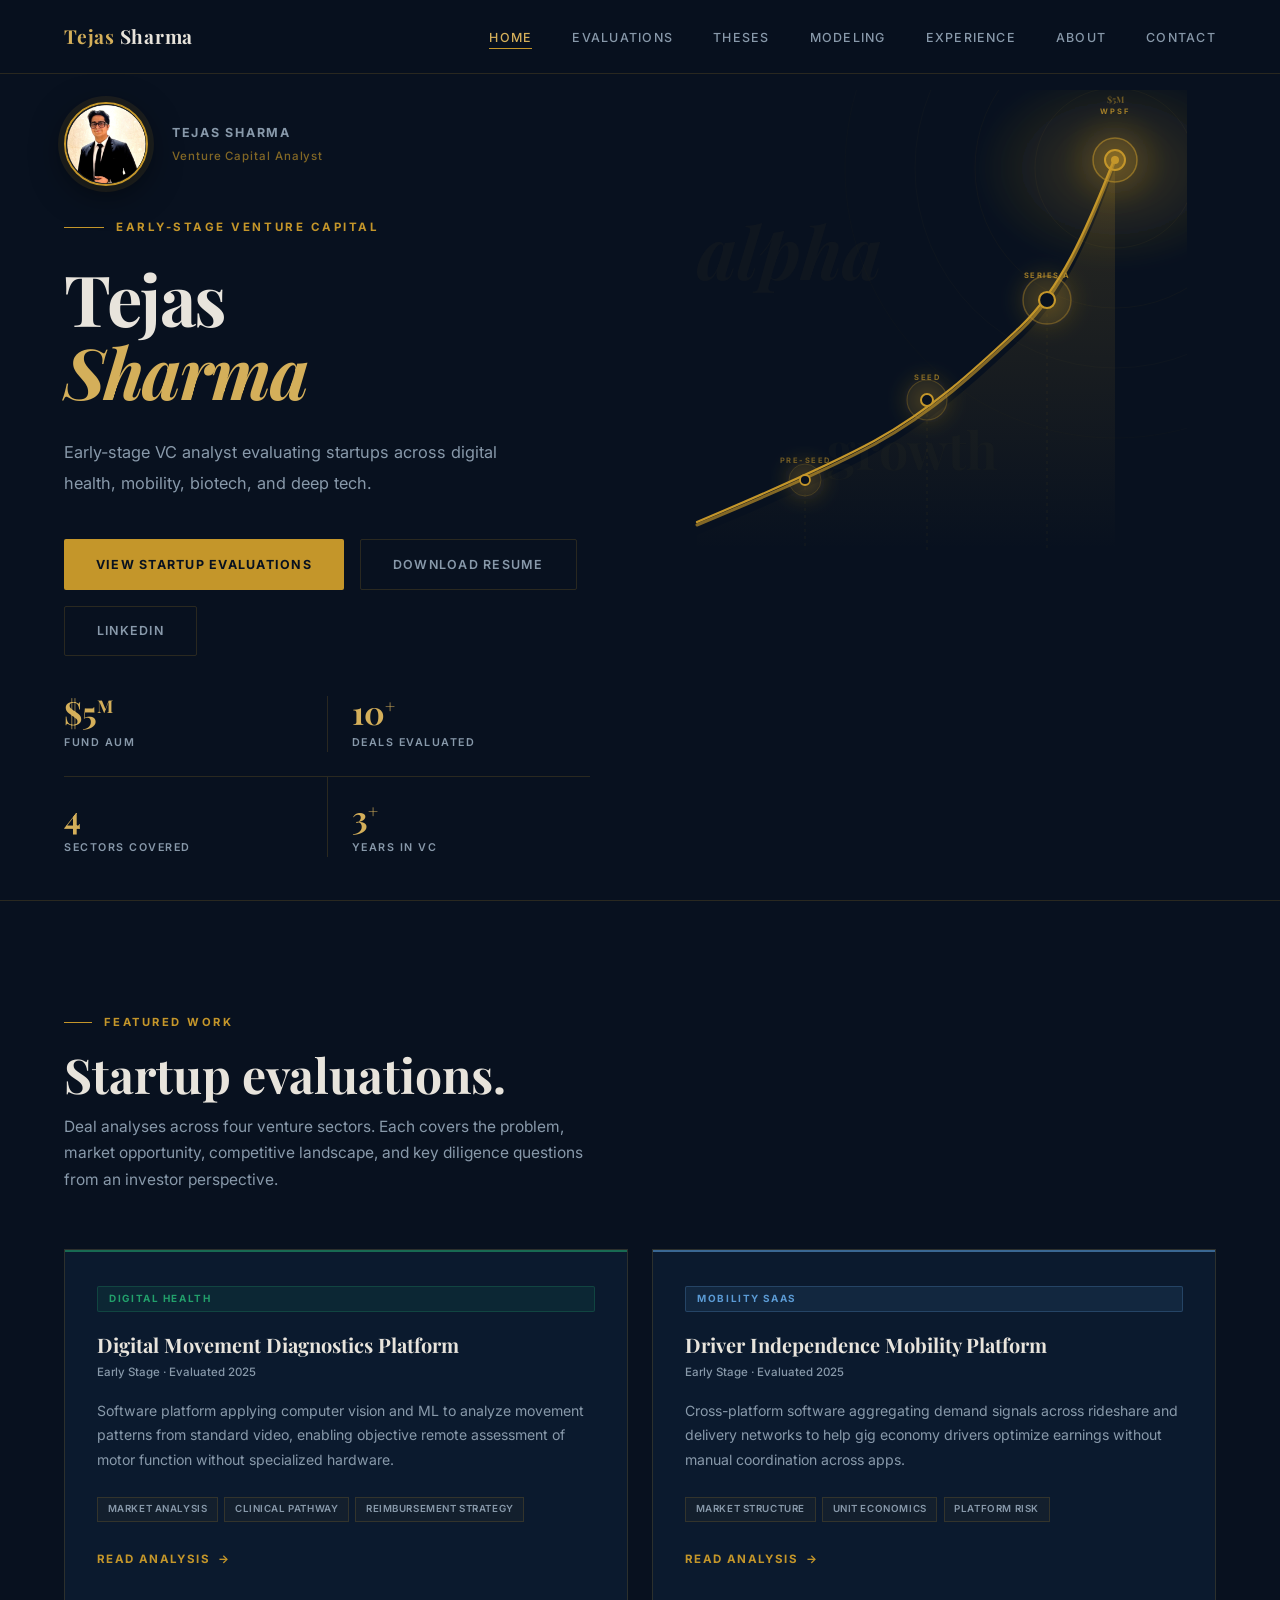
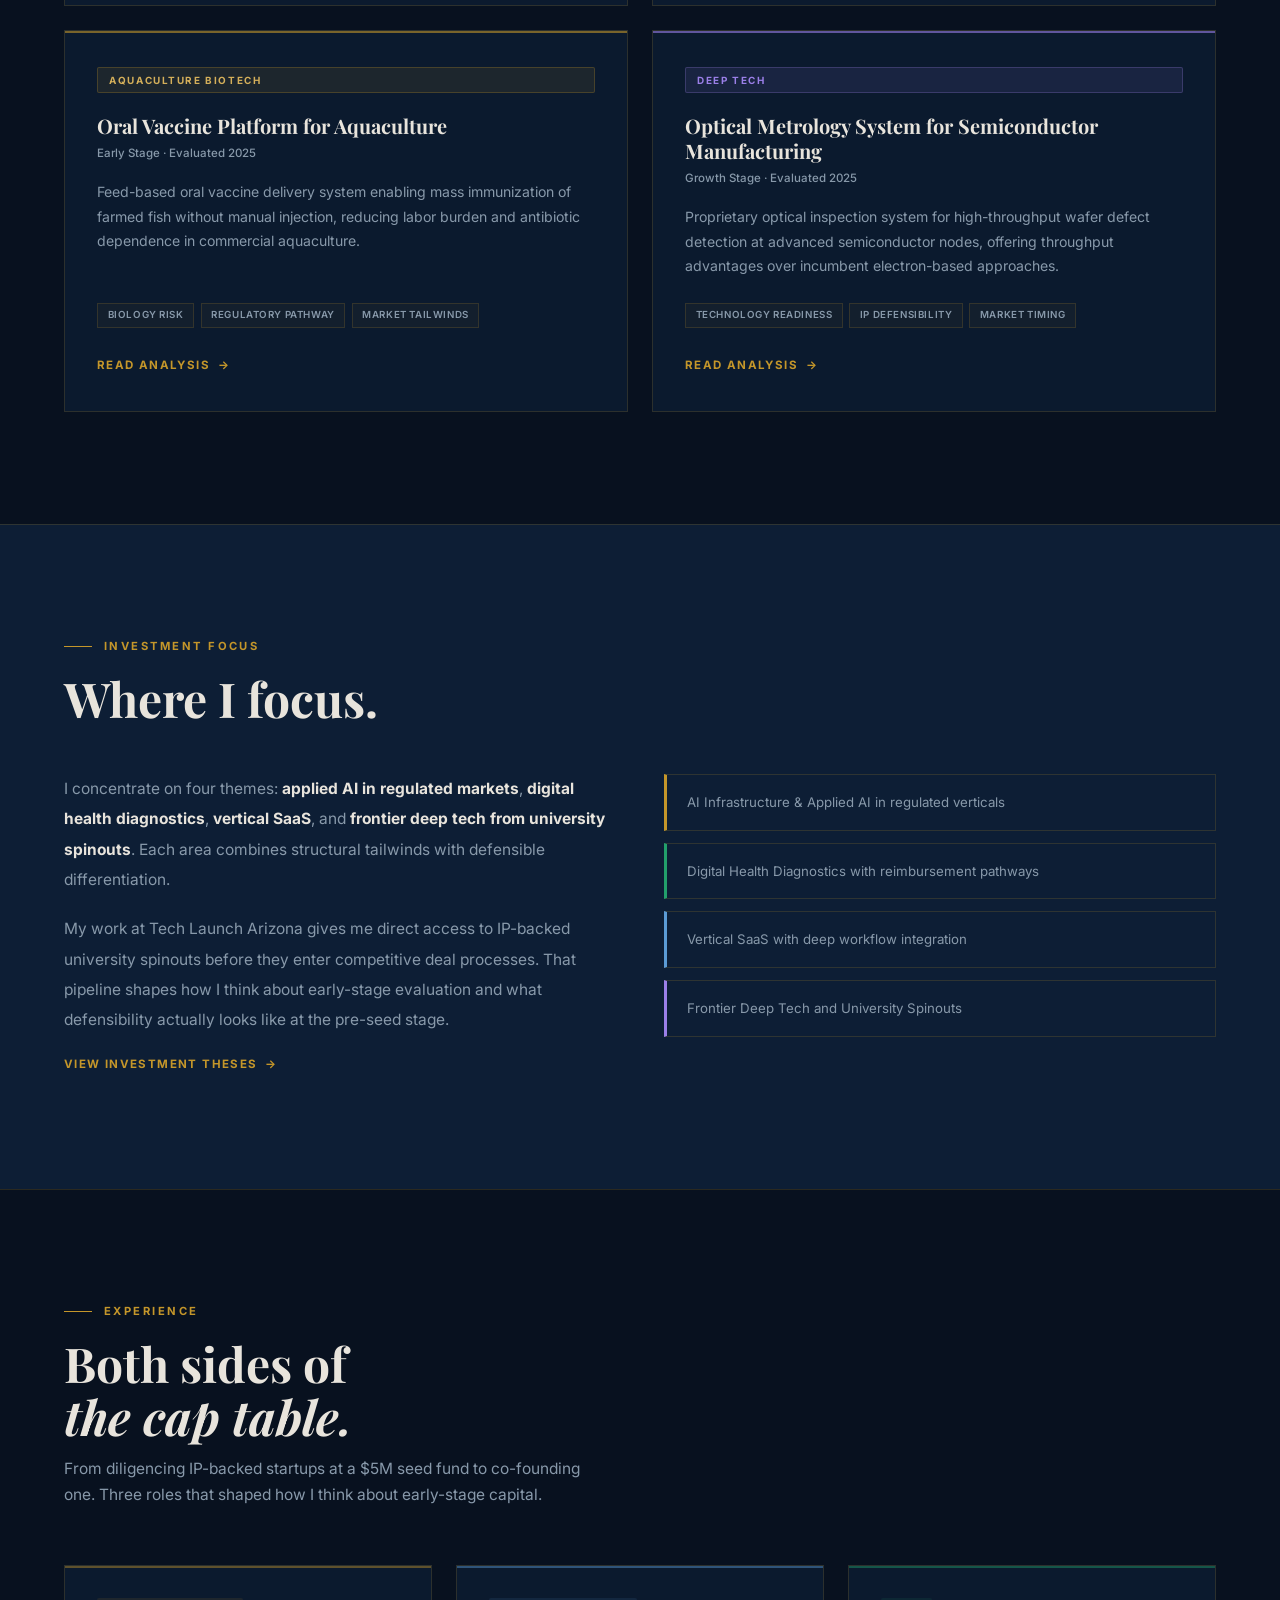
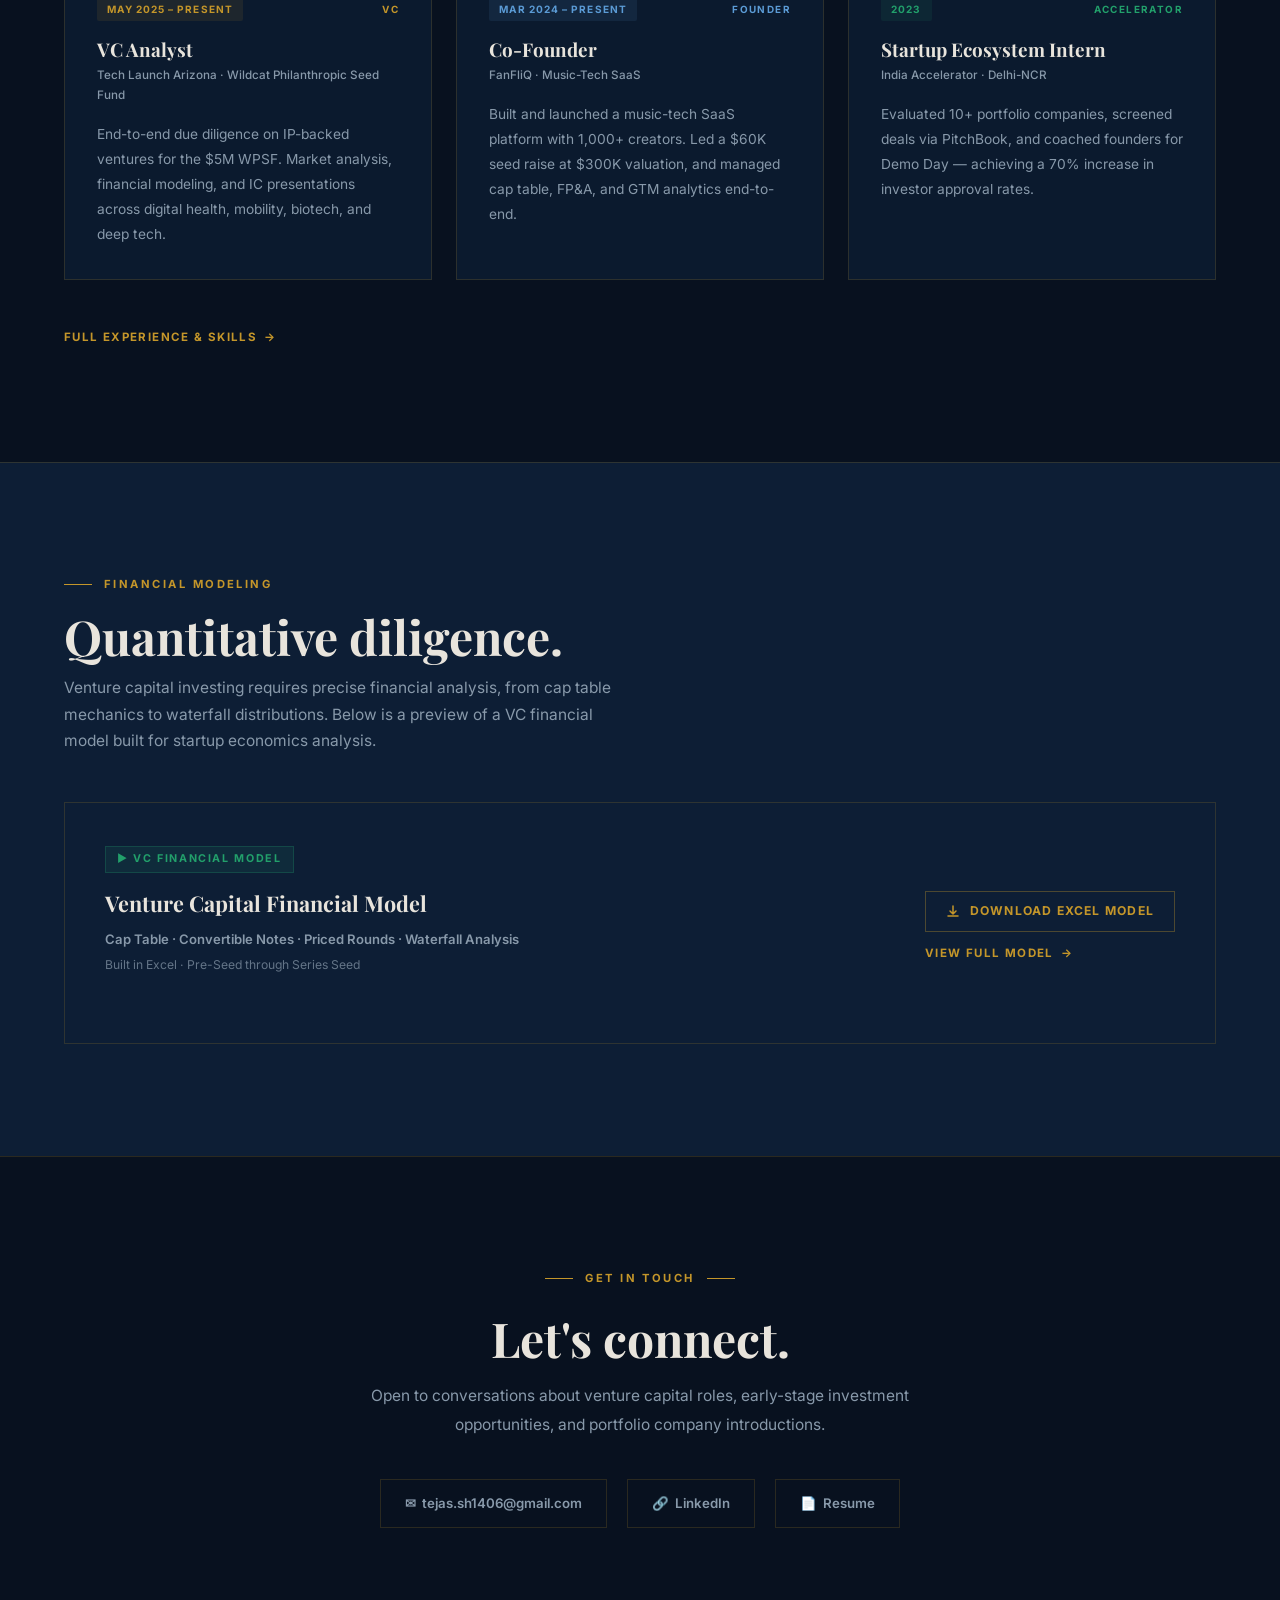
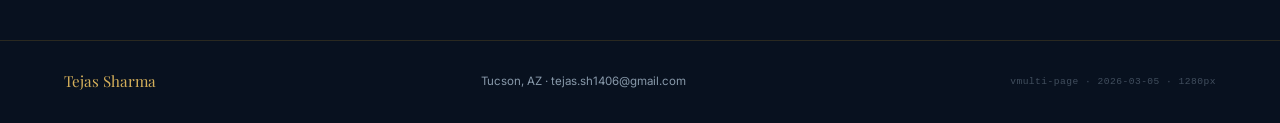
==== commit 17c75e21: "Redesign experience section: depth, brand logos, and charm improvements - Remove Resume button from " ====
--- a/index.html
+++ b/index.html
@@ -24,7 +24,6 @@
     <li><a href="/contact.html">Contact</a></li>
     <li class="nav-contact-mobile"><a href="/Resume/Resume_Tejas_Sharma_FIN.pdf" target="_blank">Resume</a></li>
   </ul>
-  <a href="/Resume/Resume_Tejas_Sharma_FIN.pdf" class="nav-cta" target="_blank">Resume</a>
   <button class="nav-hamburger" id="navHamburger" aria-label="Toggle navigation">
     <span></span><span></span><span></span>
   </button>
@@ -207,18 +206,47 @@
 
 <!-- EXPERIENCE PREVIEW -->
 <section style="background: var(--navy); border-top: 1px solid var(--border); padding: 7rem 5%;">
-  <div class="section-label fade-up"><div class="section-label-line"></div><span>Current Role</span></div>
-  <h2 class="fade-up">From the trenches<br />of early-stage capital.</h2>
-
-  <div class="preview-role fade-up">
-    <div class="preview-role-meta">
-      <span class="preview-role-period">May 2025 &ndash; Present</span>
-      <span class="preview-role-company">Tech Launch Arizona &middot; Wildcat Philanthropic Seed Fund</span>
-    </div>
-    <div class="preview-role-title">VC Analyst</div>
-    <p class="preview-role-body">Conducting end-to-end due diligence on early-stage IP-backed ventures for the $5M Wildcat Philanthropic Seed Fund. Work covers market analysis, financial modeling, competitive benchmarking, and Investment Committee presentations across digital health, mobility, biotech, and deep tech.</p>
-    <a href="/experience.html" class="preview-link">Full Experience <span>→</span></a>
-  </div>
+  <div class="section-label fade-up"><div class="section-label-line"></div><span>Experience</span></div>
+  <h2 class="fade-up">Both sides of<br /><em>the cap table.</em></h2>
+  <p class="section-intro fade-up">From diligencing IP-backed startups at a $5M seed fund to co-founding one. Three roles that shaped how I think about early-stage capital.</p>
+
+  <div class="exp-preview-grid">
+
+    <div class="exp-preview-item fade-up">
+      <div class="exp-preview-top-bar" style="background: var(--gold);"></div>
+      <div class="exp-preview-header">
+        <span class="exp-preview-period">May 2025 &ndash; Present</span>
+        <span class="exp-preview-badge">VC</span>
+      </div>
+      <div class="exp-preview-role">VC Analyst</div>
+      <div class="exp-preview-org">Tech Launch Arizona &middot; Wildcat Philanthropic Seed Fund</div>
+      <p class="exp-preview-body">End-to-end due diligence on IP-backed ventures for the $5M WPSF. Market analysis, financial modeling, and IC presentations across digital health, mobility, biotech, and deep tech.</p>
+    </div>
+
+    <div class="exp-preview-item fade-up">
+      <div class="exp-preview-top-bar" style="background: var(--blue-accent);"></div>
+      <div class="exp-preview-header">
+        <span class="exp-preview-period" style="color: var(--blue-accent); background: rgba(91,155,213,0.1);">Mar 2024 &ndash; Present</span>
+        <span class="exp-preview-badge" style="color: var(--blue-accent);">Founder</span>
+      </div>
+      <div class="exp-preview-role">Co-Founder</div>
+      <div class="exp-preview-org">FanFliQ &middot; Music-Tech SaaS</div>
+      <p class="exp-preview-body">Built and launched a music-tech SaaS platform with 1,000+ creators. Led a $60K seed raise at $300K valuation, and managed cap table, FP&amp;A, and GTM analytics end-to-end.</p>
+    </div>
+
+    <div class="exp-preview-item fade-up">
+      <div class="exp-preview-top-bar" style="background: var(--green-light);"></div>
+      <div class="exp-preview-header">
+        <span class="exp-preview-period" style="color: var(--green-light); background: rgba(34,160,107,0.1);">2023</span>
+        <span class="exp-preview-badge" style="color: var(--green-light);">Accelerator</span>
+      </div>
+      <div class="exp-preview-role">Startup Ecosystem Intern</div>
+      <div class="exp-preview-org">India Accelerator &middot; Delhi-NCR</div>
+      <p class="exp-preview-body">Evaluated 10+ portfolio companies, screened deals via PitchBook, and coached founders for Demo Day &mdash; achieving a 70% increase in investor approval rates.</p>
+    </div>
+
+  </div>
+  <a href="/experience.html" class="preview-link fade-up" style="margin-top: 3rem; display: inline-flex;">Full Experience &amp; Skills <span>→</span></a>
 </section>
 
 <!-- MODELING PREVIEW -->
--- a/styles.css
+++ b/styles.css
@@ -287,8 +287,64 @@
 .interest-thesis { font-size: 0.86rem; color: var(--text-muted); line-height: 1.75; overflow-wrap: break-word; hyphens: auto; }
 .interests-fifth { grid-column: span 1; }
 
-/* ── SKILLS ── */
+/* ── EXPERIENCE CARDS ── */
+.exp-card-grid { margin-top: 4rem; display: grid; grid-template-columns: repeat(3, 1fr); gap: 1.5rem; }
+.exp-card {
+  background: var(--card-bg); border: 1px solid var(--border);
+  padding: 2rem 2.25rem; display: flex; flex-direction: column; gap: 1.25rem;
+  position: relative; overflow: hidden;
+  transition: transform 0.25s, border-color 0.25s, box-shadow 0.25s;
+}
+.exp-card::before {
+  content: ''; position: absolute; top: 0; left: 0; right: 0; height: 2px;
+  background: var(--card-accent, var(--gold)); opacity: 0.45; transition: opacity 0.25s;
+}
+.exp-card:hover { transform: translateY(-4px); border-color: rgba(196,150,42,0.4); box-shadow: 0 12px 40px rgba(0,0,0,0.3); }
+.exp-card:hover::before { opacity: 1; }
+.exp-card-logo { display: flex; align-items: center; gap: 0.9rem; }
+.exp-logo-icon {
+  width: 44px; height: 44px; border-radius: 8px; flex-shrink: 0;
+  background: rgba(196,150,42,0.08); border: 1px solid var(--border);
+  display: flex; align-items: center; justify-content: center;
+  color: var(--card-accent, var(--gold-light));
+}
+.exp-logo-icon svg { width: 22px; height: 22px; }
+.exp-logo-text { display: flex; flex-direction: column; min-width: 0; }
+.exp-logo-org { font-size: 0.82rem; font-weight: 600; color: var(--text); line-height: 1.3; overflow-wrap: break-word; }
+.exp-logo-sub { font-size: 0.7rem; color: var(--text-muted); margin-top: 0.15rem; overflow-wrap: break-word; }
+.exp-card-meta { display: flex; flex-direction: column; gap: 0.3rem; }
+.exp-card-period {
+  display: inline-flex; width: fit-content;
+  font-size: 0.66rem; font-weight: 700; letter-spacing: 0.1em; text-transform: uppercase;
+  color: var(--gold); background: rgba(196,150,42,0.1); padding: 0.2rem 0.65rem; border-radius: 2px;
+}
+.exp-card-role { font-family: 'Playfair Display', serif; font-size: 1.2rem; font-weight: 700; color: var(--text); line-height: 1.2; }
+.exp-card-desc { font-size: 0.875rem; color: var(--text-muted); line-height: 1.8; flex: 1; overflow-wrap: break-word; hyphens: auto; }
+@media (max-width: 1100px) { .exp-card-grid { grid-template-columns: repeat(2, 1fr); } }
+@media (max-width: 640px)  { .exp-card-grid { grid-template-columns: 1fr; } }
+
+/* ── SKILLS ICON CARDS ── */
 #skills { background: var(--navy); border-top: 1px solid var(--border); }
+.skills-icon-grid { margin-top: 3.5rem; display: grid; grid-template-columns: repeat(4, 1fr); gap: 1.25rem; }
+.skill-icon-card {
+  background: var(--card-bg); border: 1px solid var(--border);
+  padding: 1.75rem 1.25rem; display: flex; flex-direction: column; align-items: center; gap: 0.9rem;
+  text-align: center; transition: transform 0.25s, border-color 0.25s;
+}
+.skill-icon-card:hover { transform: translateY(-3px); border-color: rgba(196,150,42,0.4); }
+.skill-icon-wrap {
+  width: 48px; height: 48px; border-radius: 8px;
+  background: rgba(196,150,42,0.08); border: 1px solid var(--border);
+  display: flex; align-items: center; justify-content: center; color: var(--gold-light);
+  transition: background 0.25s, border-color 0.25s;
+}
+.skill-icon-card:hover .skill-icon-wrap { background: rgba(196,150,42,0.14); border-color: rgba(196,150,42,0.4); }
+.skill-icon-wrap svg { width: 22px; height: 22px; }
+.skill-icon-name { font-size: 0.7rem; font-weight: 600; letter-spacing: 0.06em; text-transform: uppercase; color: var(--text-muted); line-height: 1.45; }
+@media (max-width: 900px) { .skills-icon-grid { grid-template-columns: repeat(3, 1fr); } }
+@media (max-width: 640px) { .skills-icon-grid { grid-template-columns: repeat(2, 1fr); } }
+
+/* ── SKILLS (legacy pill style, kept for index page) ── */
 .skills-wrapper { margin-top: 4rem; display: grid; grid-template-columns: 1fr 1fr; gap: 3rem; }
 .skill-group-title { font-size: 0.7rem; font-weight: 700; letter-spacing: 0.2em; text-transform: uppercase; color: var(--gold); margin-bottom: 1.5rem; }
 .skill-list { display: flex; flex-wrap: wrap; gap: 0.6rem; }
@@ -446,3 +502,48 @@
 /* ── BUILD STAMP ── */
 #build-stamp { font-size: 0.6rem; font-family: monospace; color: rgba(136,153,170,0.45); letter-spacing: 0.05em; white-space: nowrap; }
 #debug-overlay { position: fixed; bottom: 1rem; right: 1rem; z-index: 9999; background: rgba(8,17,31,0.92); border: 1px solid rgba(196,150,42,0.4); color: #D4AF5A; font-family: monospace; font-size: 0.68rem; line-height: 1.6; padding: 0.55rem 0.85rem; border-radius: 3px; pointer-events: none; display: none; }
+
+/* ── EXP PREVIEW GRID (landing page) ── */
+.exp-preview-grid { margin-top: 3.5rem; display: grid; grid-template-columns: repeat(3, 1fr); gap: 1.5rem; }
+.exp-preview-item {
+  background: var(--card-bg); border: 1px solid var(--border);
+  padding: 2rem; position: relative; overflow: hidden;
+  transition: transform 0.25s, border-color 0.25s, box-shadow 0.25s;
+  display: flex; flex-direction: column;
+}
+.exp-preview-item:hover { transform: translateY(-4px); border-color: rgba(196,150,42,0.35); box-shadow: 0 10px 36px rgba(0,0,0,0.28); }
+.exp-preview-top-bar { position: absolute; top: 0; left: 0; right: 0; height: 2px; opacity: 0.45; transition: opacity 0.25s; }
+.exp-preview-item:hover .exp-preview-top-bar { opacity: 1; }
+.exp-preview-header { display: flex; align-items: center; justify-content: space-between; margin-bottom: 1.1rem; }
+.exp-preview-period { font-size: 0.63rem; font-weight: 700; letter-spacing: 0.1em; text-transform: uppercase; color: var(--gold); background: rgba(196,150,42,0.1); padding: 0.2rem 0.65rem; border-radius: 2px; }
+.exp-preview-badge { font-size: 0.62rem; font-weight: 700; letter-spacing: 0.14em; text-transform: uppercase; color: var(--gold); }
+.exp-preview-role { font-family: 'Playfair Display', serif; font-size: 1.18rem; font-weight: 700; color: var(--text); line-height: 1.2; margin-bottom: 0.3rem; }
+.exp-preview-org { font-size: 0.73rem; color: var(--text-muted); margin-bottom: 1rem; font-weight: 500; }
+.exp-preview-body { font-size: 0.86rem; color: var(--text-muted); line-height: 1.82; flex: 1; }
+@media (max-width: 900px) { .exp-preview-grid { grid-template-columns: 1fr; } }
+
+/* ── EXP CARD ACHIEVEMENT BULLETS ── */
+.exp-bullets { list-style: none; display: flex; flex-direction: column; gap: 0.72rem; }
+.exp-bullets li { display: flex; align-items: flex-start; gap: 0.7rem; font-size: 0.865rem; color: var(--text-muted); line-height: 1.78; }
+.exp-bullets li::before { content: '›'; color: var(--gold); font-size: 1.05rem; flex-shrink: 0; line-height: 1.78; }
+.exp-bullets li strong { color: var(--text); font-weight: 600; }
+
+/* ── SKILLS TWO-COLUMN (experience page) ── */
+.skills-two-col { margin-top: 3.5rem; display: grid; grid-template-columns: 1fr 1fr; gap: 4rem; align-items: start; }
+.skills-group-label { font-size: 0.67rem; font-weight: 700; letter-spacing: 0.2em; text-transform: uppercase; color: var(--gold); margin-bottom: 1.5rem; padding-bottom: 0.65rem; border-bottom: 1px solid var(--border); }
+.competency-list { display: flex; flex-direction: column; gap: 0.55rem; }
+.competency-item { display: flex; align-items: center; gap: 0.85rem; padding: 0.8rem 1rem; background: var(--card-bg); border: 1px solid var(--border); transition: border-color 0.2s, transform 0.2s; }
+.competency-item:hover { border-color: rgba(196,150,42,0.4); transform: translateX(4px); }
+.competency-icon { width: 32px; height: 32px; flex-shrink: 0; background: rgba(196,150,42,0.08); border: 1px solid var(--border); border-radius: 6px; display: flex; align-items: center; justify-content: center; color: var(--gold-light); transition: background 0.2s; }
+.competency-item:hover .competency-icon { background: rgba(196,150,42,0.15); }
+.competency-icon svg { width: 16px; height: 16px; }
+.competency-item > span { font-size: 0.83rem; font-weight: 500; color: var(--text-muted); }
+.tools-logo-grid { display: grid; grid-template-columns: repeat(3, 1fr); gap: 1rem; }
+.tool-logo-card { display: flex; flex-direction: column; align-items: center; justify-content: center; gap: 0.7rem; padding: 1.4rem 0.75rem; background: var(--card-bg); border: 1px solid var(--border); text-align: center; transition: border-color 0.2s, transform 0.2s; cursor: default; }
+.tool-logo-card:hover { border-color: rgba(196,150,42,0.4); transform: translateY(-3px); }
+.tool-logo-card img { opacity: 0.75; transition: opacity 0.2s; display: block; }
+.tool-logo-card:hover img { opacity: 1; }
+.tool-logo-card > span { font-size: 0.65rem; font-weight: 600; letter-spacing: 0.08em; text-transform: uppercase; color: var(--text-muted); }
+.tool-custom-badge { width: 30px; height: 30px; background: rgba(196,150,42,0.12); border: 1px solid rgba(196,150,42,0.35); border-radius: 4px; display: flex; align-items: center; justify-content: center; font-size: 0.63rem; font-weight: 800; letter-spacing: 0.04em; color: var(--gold); }
+@media (max-width: 900px) { .skills-two-col { grid-template-columns: 1fr; gap: 2.5rem; } }
+@media (max-width: 640px) { .tools-logo-grid { grid-template-columns: repeat(2, 1fr); } }
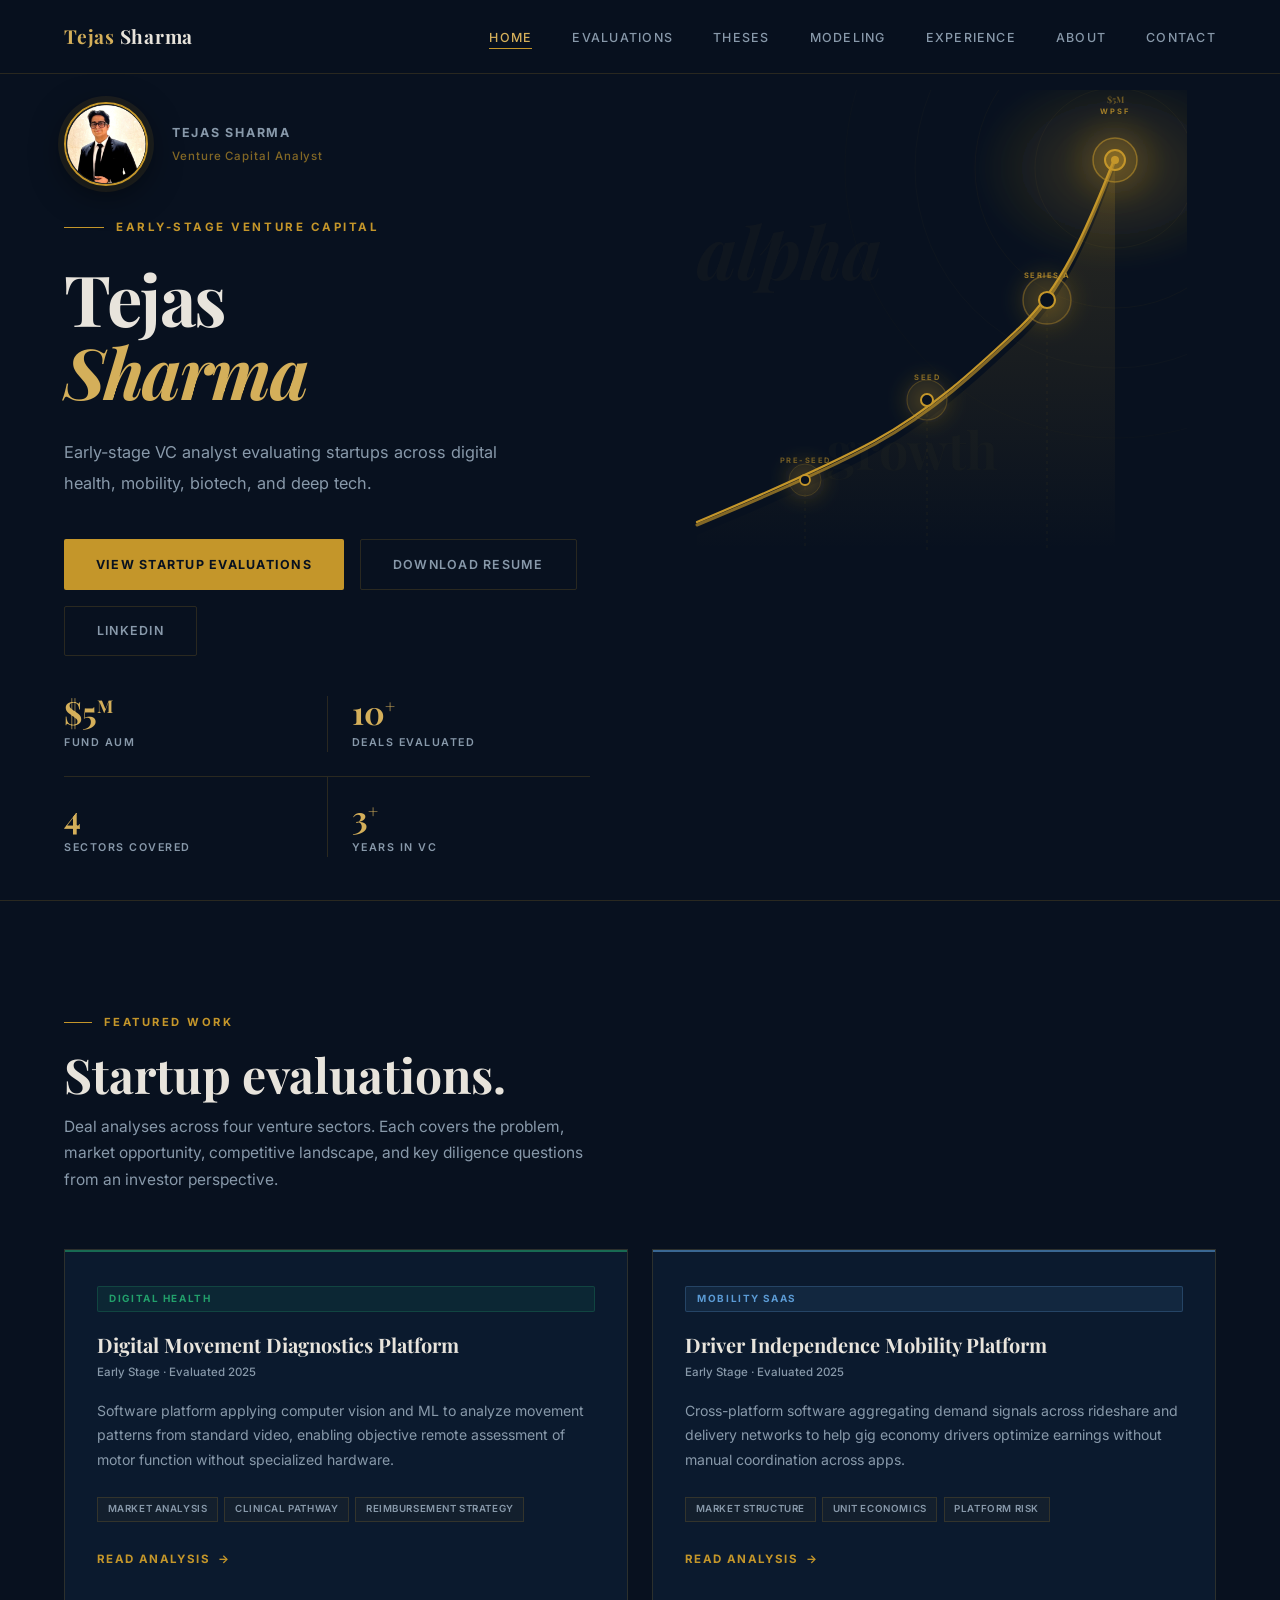
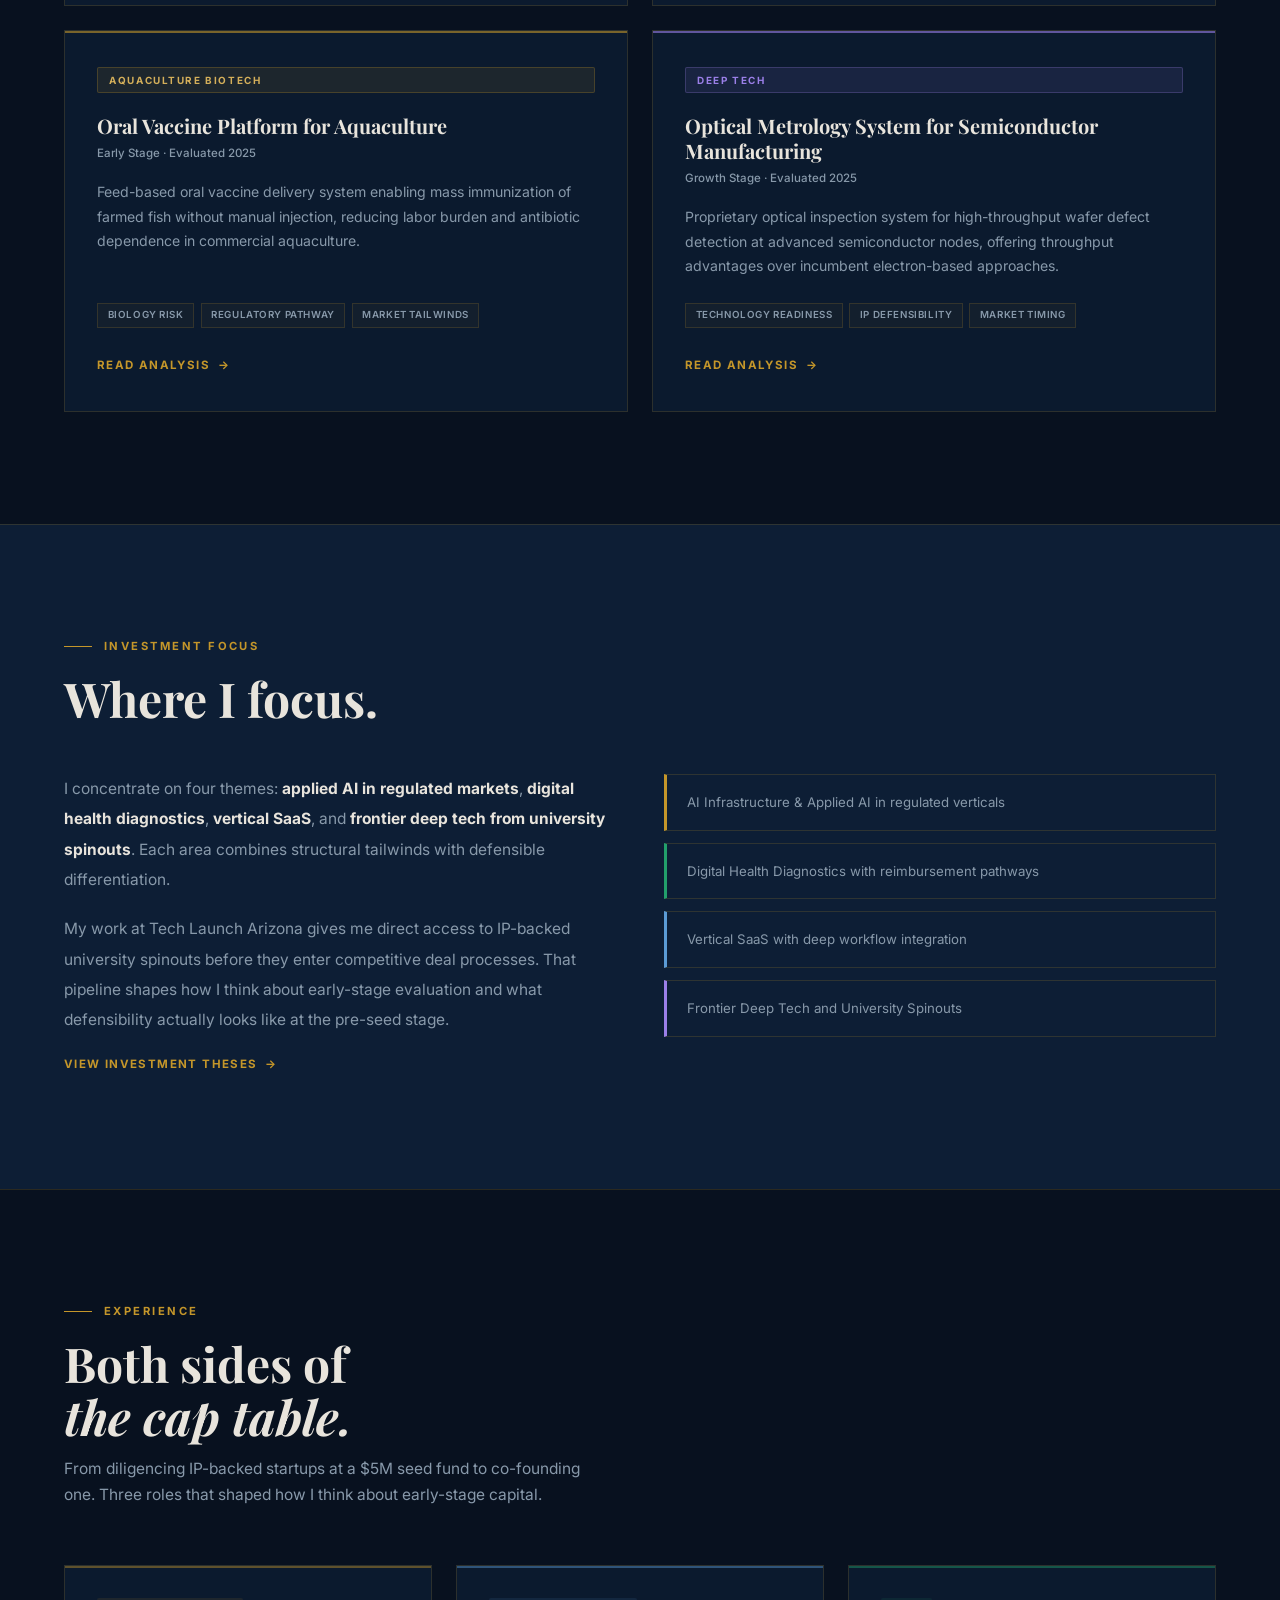
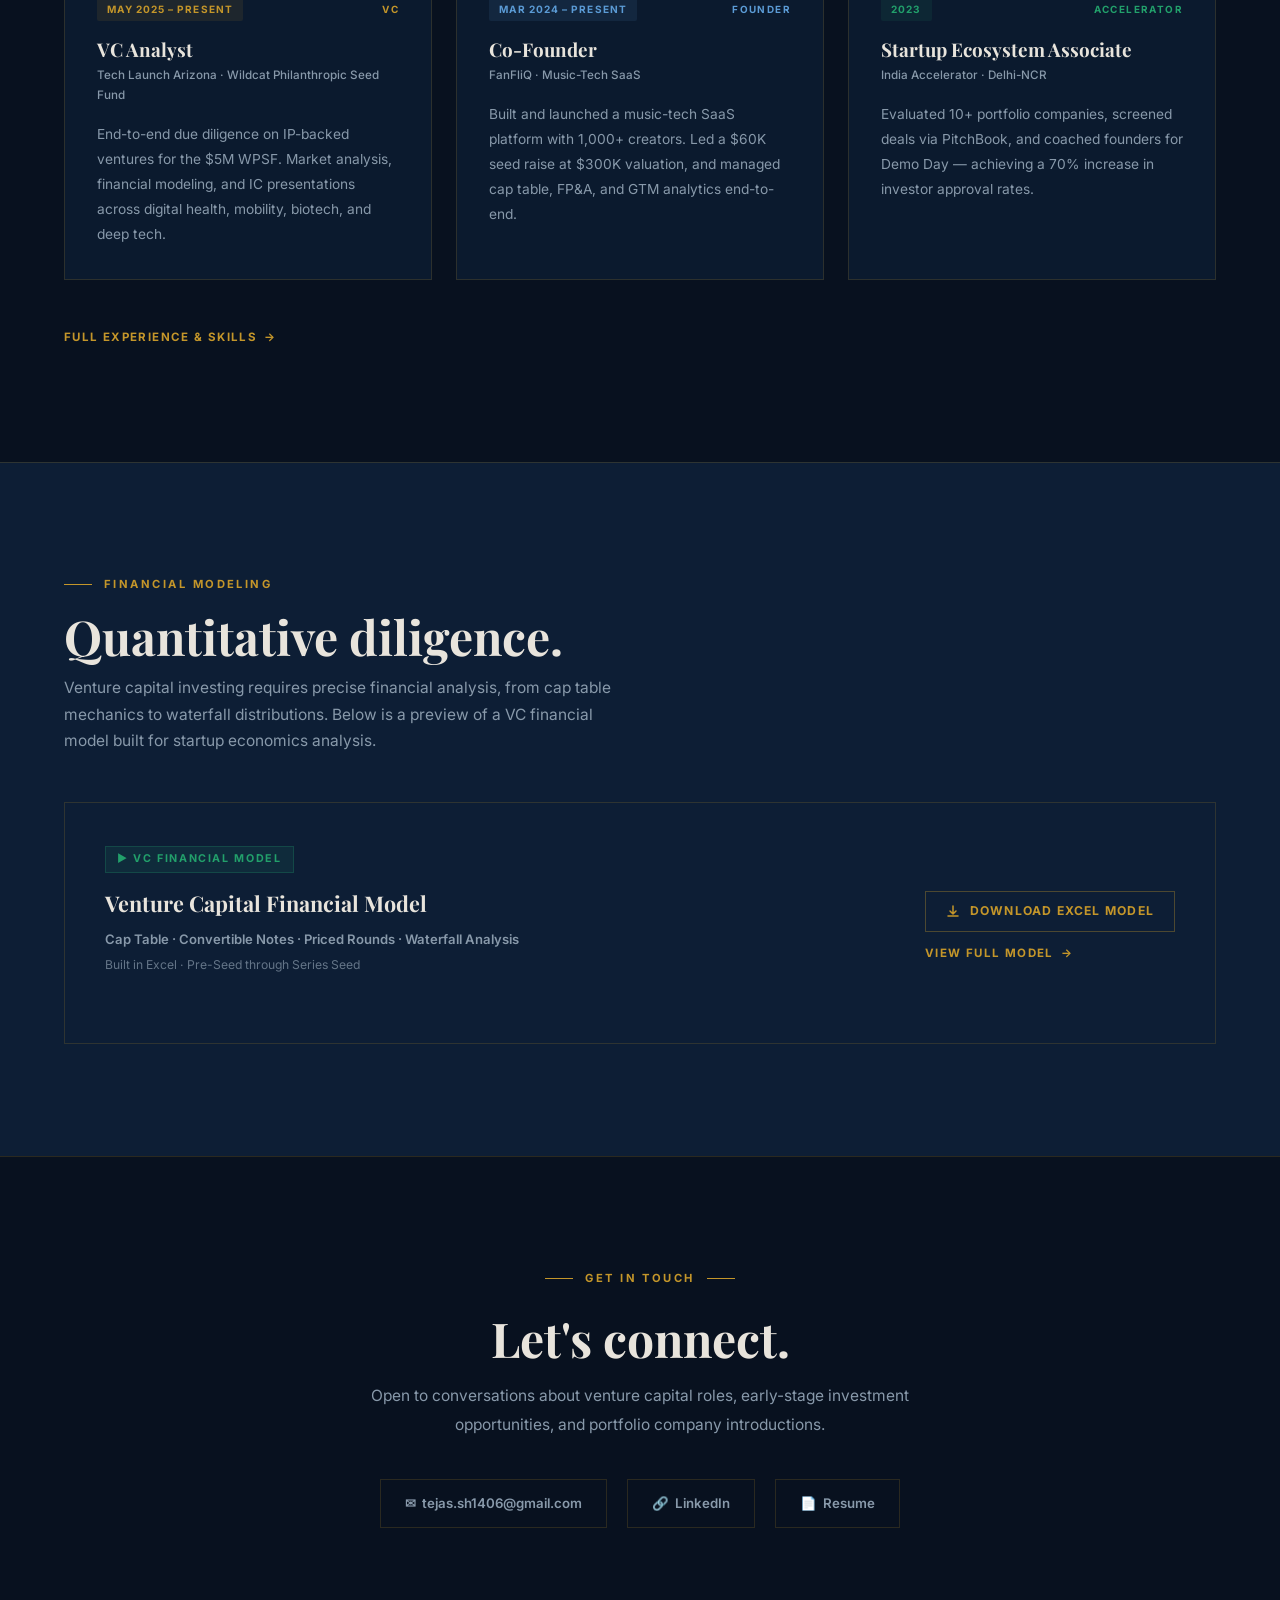
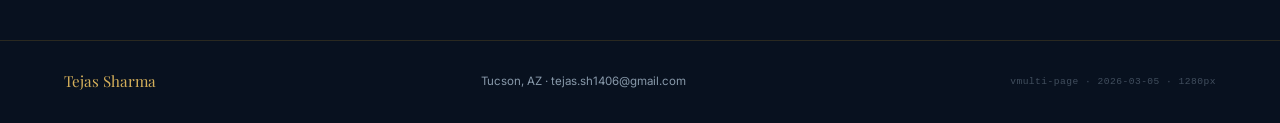
==== commit 744346a6: "Fix India Accelerator title, broken tool logos, and minor CSS polish - Rename 'Startup Ecosystem Int" ====
--- a/index.html
+++ b/index.html
@@ -240,7 +240,7 @@
         <span class="exp-preview-period" style="color: var(--green-light); background: rgba(34,160,107,0.1);">2023</span>
         <span class="exp-preview-badge" style="color: var(--green-light);">Accelerator</span>
       </div>
-      <div class="exp-preview-role">Startup Ecosystem Intern</div>
+      <div class="exp-preview-role">Startup Ecosystem Associate</div>
       <div class="exp-preview-org">India Accelerator &middot; Delhi-NCR</div>
       <p class="exp-preview-body">Evaluated 10+ portfolio companies, screened deals via PitchBook, and coached founders for Demo Day &mdash; achieving a 70% increase in investor approval rates.</p>
     </div>
--- a/styles.css
+++ b/styles.css
@@ -318,7 +318,7 @@
   font-size: 0.66rem; font-weight: 700; letter-spacing: 0.1em; text-transform: uppercase;
   color: var(--gold); background: rgba(196,150,42,0.1); padding: 0.2rem 0.65rem; border-radius: 2px;
 }
-.exp-card-role { font-family: 'Playfair Display', serif; font-size: 1.2rem; font-weight: 700; color: var(--text); line-height: 1.2; }
+.exp-card-role { font-family: 'Playfair Display', serif; font-size: 1.15rem; font-weight: 700; color: var(--text); line-height: 1.25; overflow-wrap: break-word; }
 .exp-card-desc { font-size: 0.875rem; color: var(--text-muted); line-height: 1.8; flex: 1; overflow-wrap: break-word; hyphens: auto; }
 @media (max-width: 1100px) { .exp-card-grid { grid-template-columns: repeat(2, 1fr); } }
 @media (max-width: 640px)  { .exp-card-grid { grid-template-columns: 1fr; } }
@@ -543,6 +543,8 @@
 .tool-logo-card:hover { border-color: rgba(196,150,42,0.4); transform: translateY(-3px); }
 .tool-logo-card img { opacity: 0.75; transition: opacity 0.2s; display: block; }
 .tool-logo-card:hover img { opacity: 1; }
+.tool-logo-card svg { opacity: 0.85; transition: opacity 0.2s; display: block; flex-shrink: 0; }
+.tool-logo-card:hover svg { opacity: 1; }
 .tool-logo-card > span { font-size: 0.65rem; font-weight: 600; letter-spacing: 0.08em; text-transform: uppercase; color: var(--text-muted); }
 .tool-custom-badge { width: 30px; height: 30px; background: rgba(196,150,42,0.12); border: 1px solid rgba(196,150,42,0.35); border-radius: 4px; display: flex; align-items: center; justify-content: center; font-size: 0.63rem; font-weight: 800; letter-spacing: 0.04em; color: var(--gold); }
 @media (max-width: 900px) { .skills-two-col { grid-template-columns: 1fr; gap: 2.5rem; } }
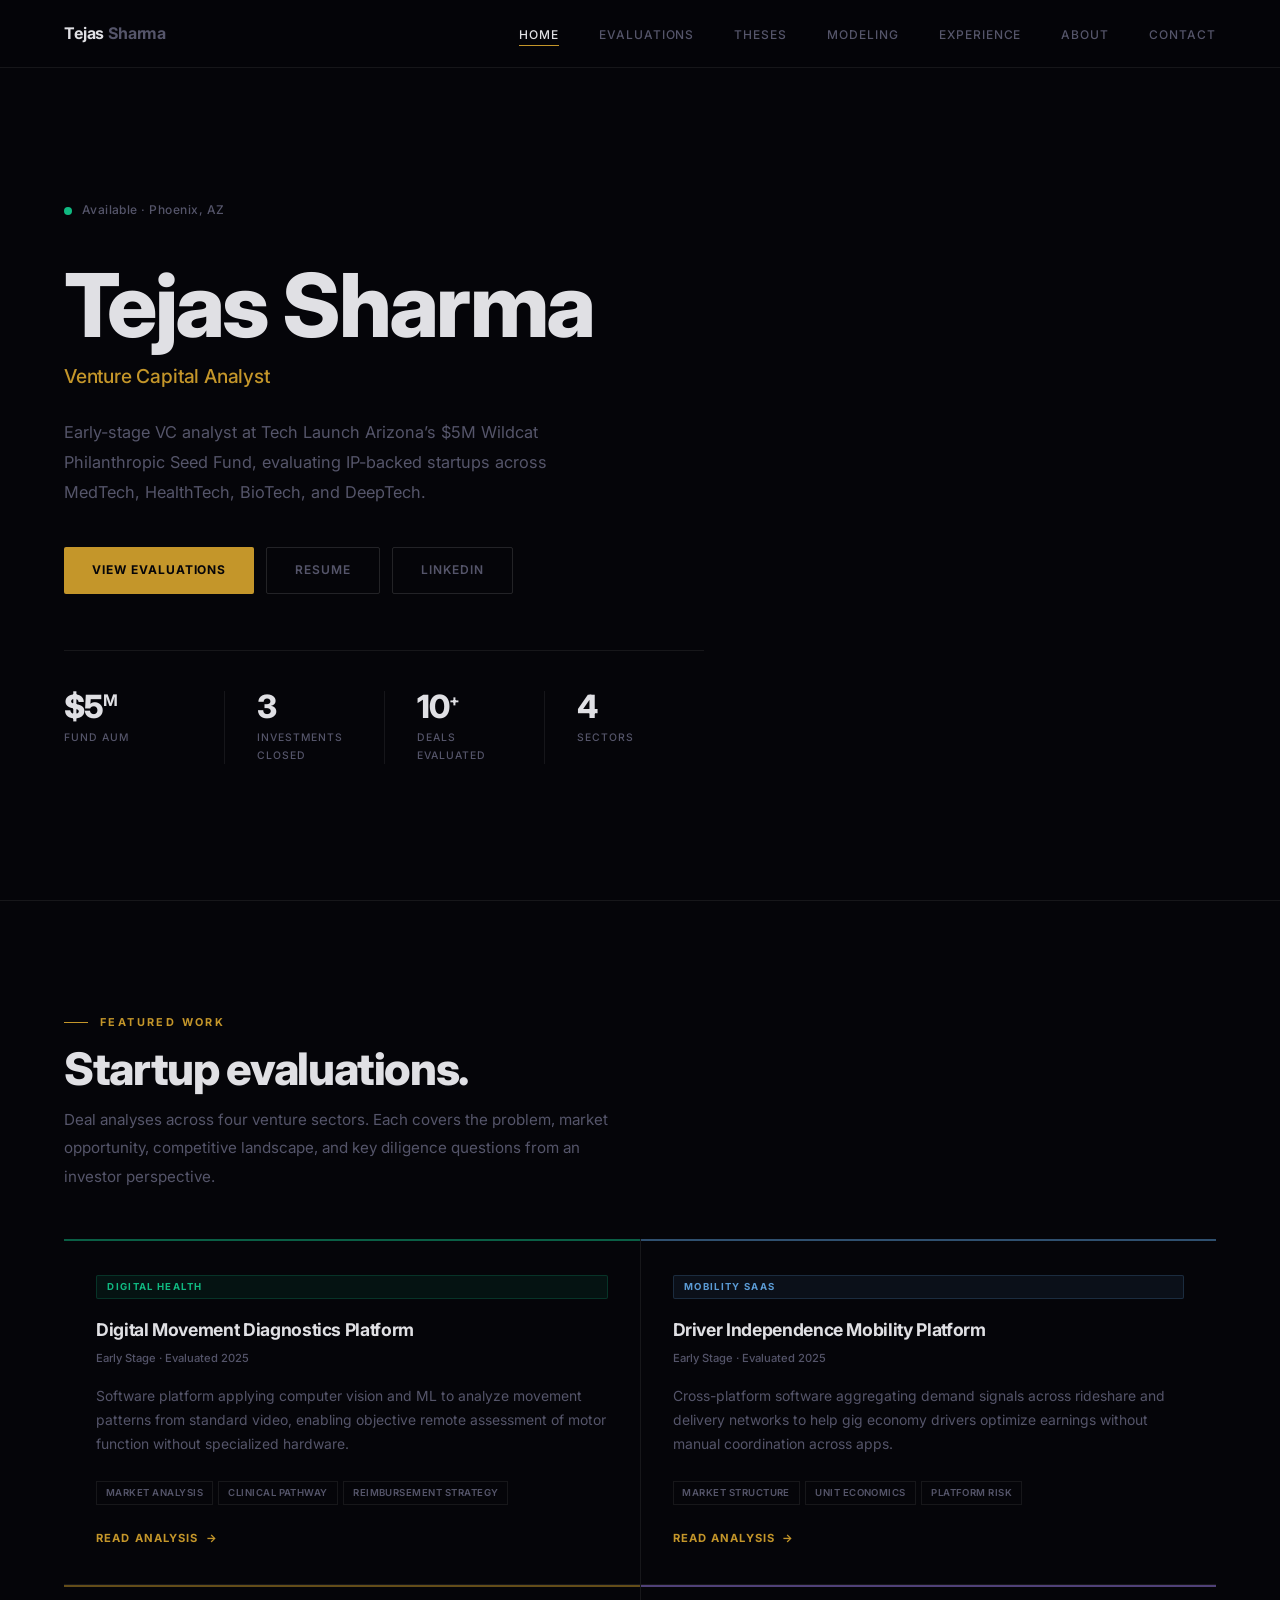
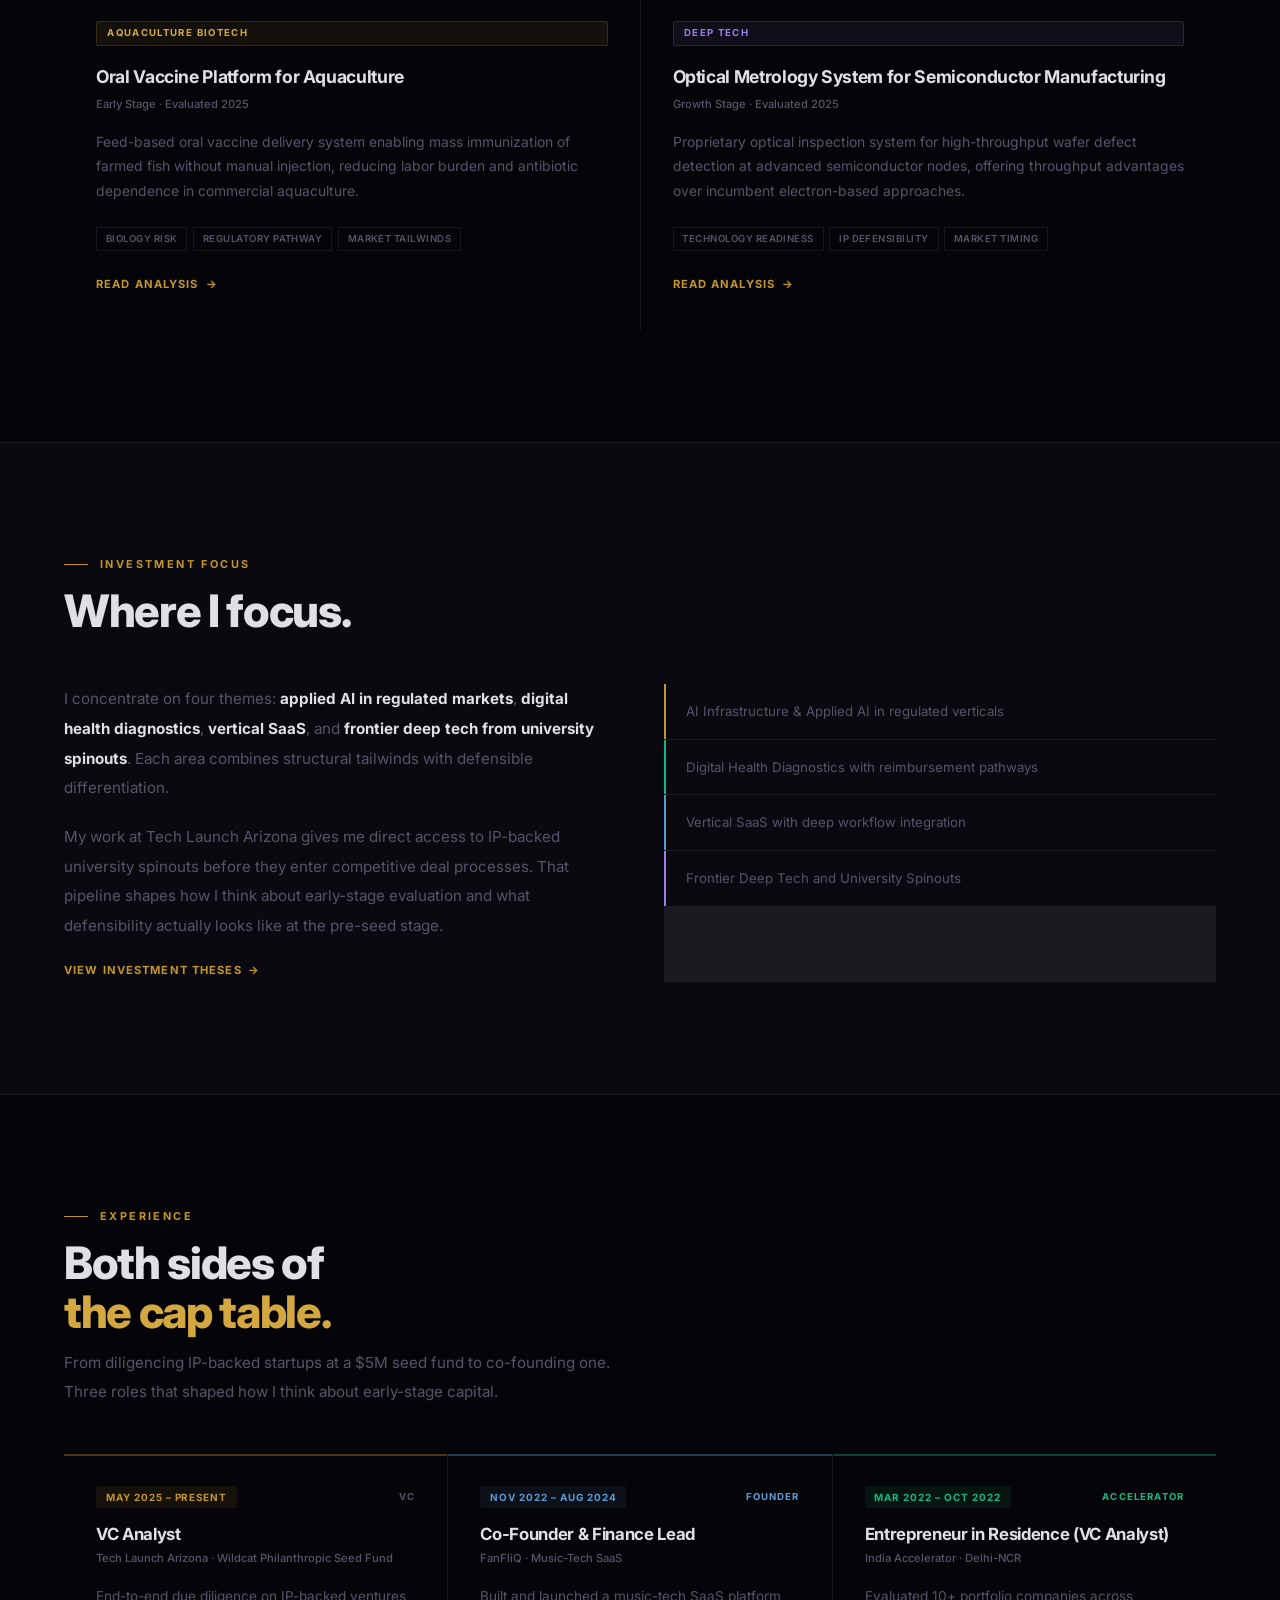
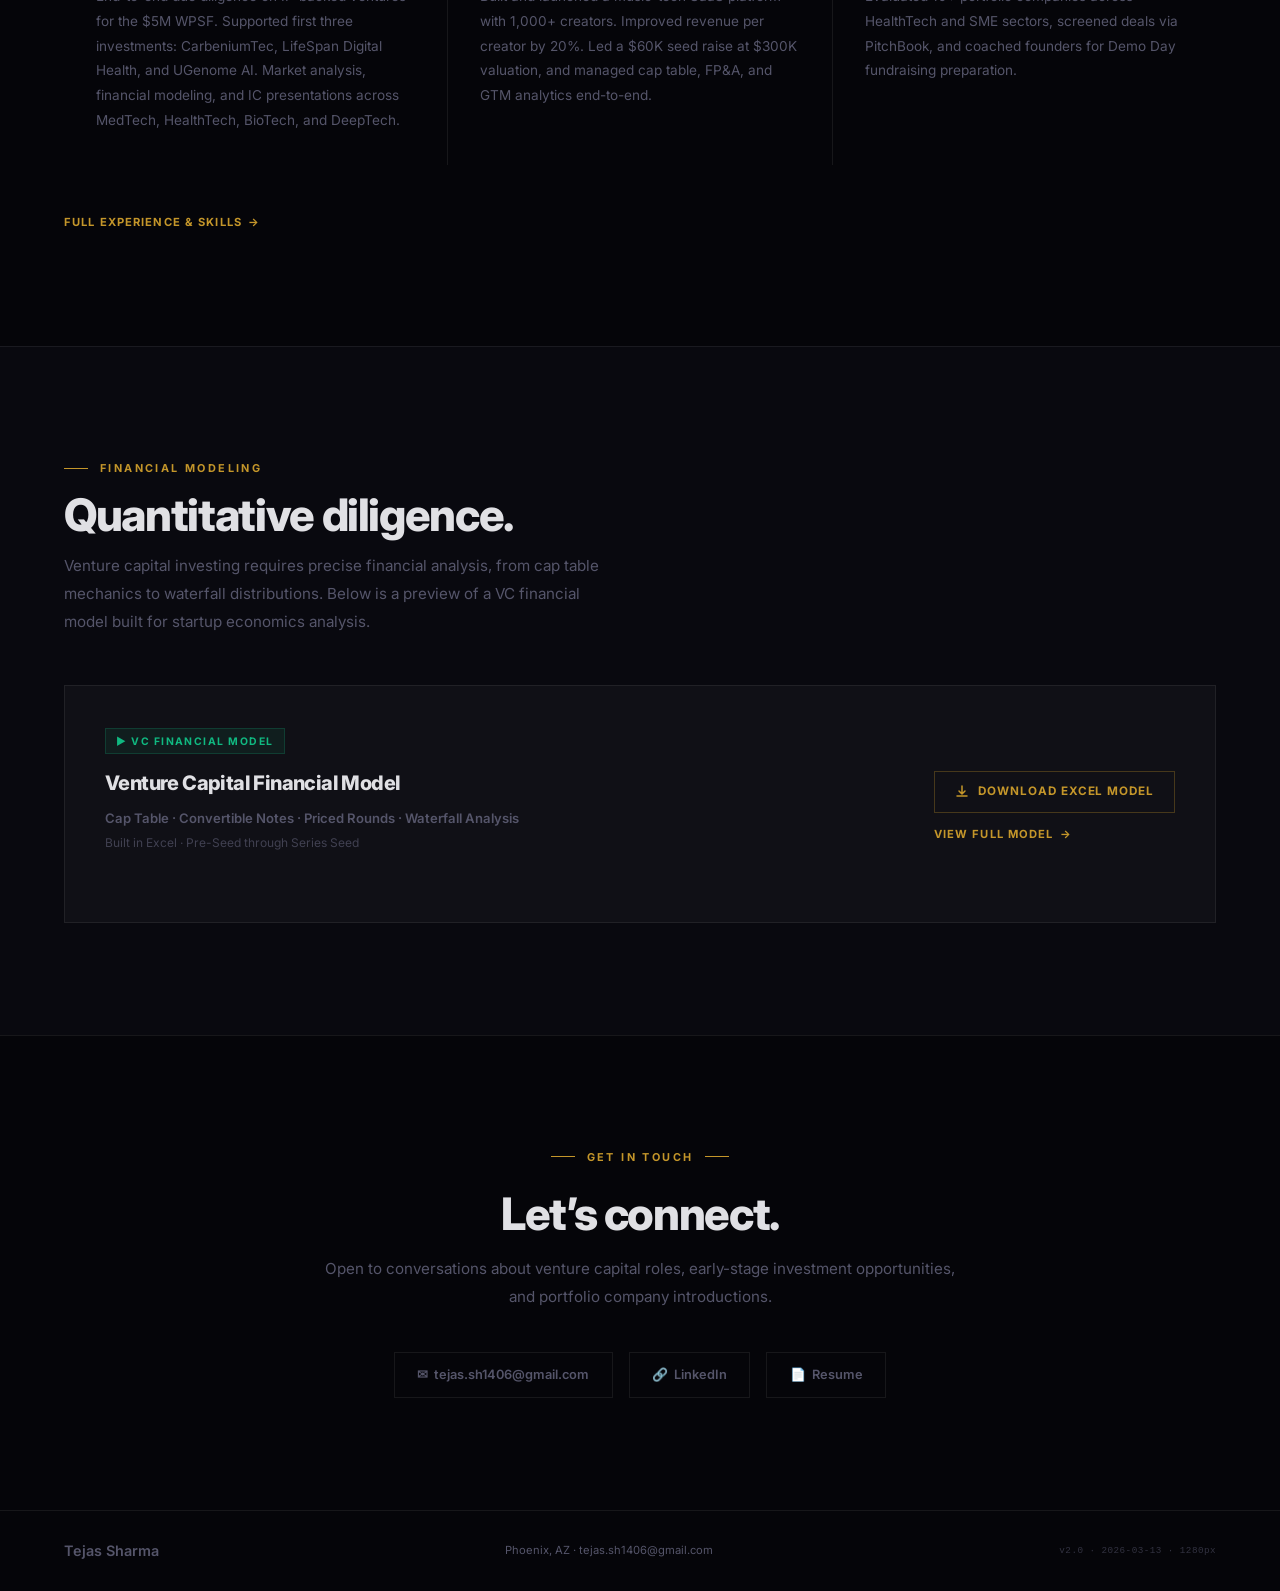
==== commit d383c849: "Full portfolio revamp: new minimal design + updated resume content - Rewrote styles.css: near-pure b" ====
--- a/index.html
+++ b/index.html
@@ -6,7 +6,7 @@
   <title>Tejas Sharma | Venture Capital Analyst</title>
   <link rel="preconnect" href="https://fonts.googleapis.com" />
   <link rel="preconnect" href="https://fonts.gstatic.com" crossorigin />
-  <link href="https://fonts.googleapis.com/css2?family=Inter:wght@300;400;500;600;700&family=Playfair+Display:ital,wght@0,400;0,700;1,700&display=swap" rel="stylesheet" />
+  <link href="https://fonts.googleapis.com/css2?family=Inter:wght@300;400;500;600;700;800&display=swap" rel="stylesheet" />
   <link rel="stylesheet" href="/styles.css" />
 </head>
 <body>
@@ -22,7 +22,7 @@
     <li><a href="/experience.html">Experience</a></li>
     <li><a href="/about.html">About</a></li>
     <li><a href="/contact.html">Contact</a></li>
-    <li class="nav-contact-mobile"><a href="/Resume/Resume_Tejas_Sharma_FIN.pdf" target="_blank">Resume</a></li>
+    <li class="nav-contact-mobile"><a href="/Resume/Resume_Tejas_Sharma_VC.pdf" target="_blank">Resume</a></li>
   </ul>
   <button class="nav-hamburger" id="navHamburger" aria-label="Toggle navigation">
     <span></span><span></span><span></span>
@@ -31,23 +31,17 @@
 
 <!-- HERO -->
 <section id="hero">
-  <div class="hero-left">
-    <div class="hero-avatar-wrap fade-up">
-      <img class="hero-avatar" src="/profile.png" alt="Tejas Sharma" />
-      <div class="hero-avatar-meta">
-        <div class="hero-avatar-name">Tejas Sharma</div>
-        <div class="hero-avatar-role">Venture Capital Analyst</div>
-      </div>
-    </div>
-    <div class="hero-eyebrow fade-up">
-      <div class="hero-eyebrow-line"></div>
-      <span>Early-Stage Venture Capital</span>
-    </div>
-    <h1 class="fade-up">Tejas<br /><em>Sharma</em></h1>
-    <p class="hero-sub fade-up">Early-stage VC analyst evaluating startups across digital health, mobility, biotech, and deep tech.</p>
+  <div class="hero-content">
+    <div class="hero-status fade-up">
+      <span class="hero-status-dot"></span>
+      Available &middot; Phoenix, AZ
+    </div>
+    <div class="hero-name fade-up">Tejas Sharma</div>
+    <div class="hero-role fade-up">Venture Capital Analyst</div>
+    <p class="hero-bio fade-up">Early-stage VC analyst at Tech Launch Arizona&rsquo;s $5M Wildcat Philanthropic Seed Fund, evaluating IP-backed startups across MedTech, HealthTech, BioTech, and DeepTech.</p>
     <div class="hero-actions fade-up">
-      <a href="/evaluations.html" class="btn-primary">View Startup Evaluations</a>
-      <a href="/Resume/Resume_Tejas_Sharma_FIN.pdf" class="btn-secondary" target="_blank">Download Resume</a>
+      <a href="/evaluations.html" class="btn-primary">View Evaluations</a>
+      <a href="/Resume/Resume_Tejas_Sharma_VC.pdf" class="btn-secondary" target="_blank">Resume</a>
       <a href="https://www.linkedin.com/in/tejas-sharma-48376981/" class="btn-secondary" target="_blank">LinkedIn</a>
     </div>
     <div class="hero-stats fade-up">
@@ -56,74 +50,23 @@
         <div class="hero-stat-label">Fund AUM</div>
       </div>
       <div class="hero-stat">
+        <div class="hero-stat-number">3</div>
+        <div class="hero-stat-label">Investments Closed</div>
+      </div>
+      <div class="hero-stat">
         <div class="hero-stat-number">10<sup>+</sup></div>
         <div class="hero-stat-label">Deals Evaluated</div>
       </div>
       <div class="hero-stat">
         <div class="hero-stat-number">4</div>
-        <div class="hero-stat-label">Sectors Covered</div>
-      </div>
-      <div class="hero-stat">
-        <div class="hero-stat-number">3<sup>+</sup></div>
-        <div class="hero-stat-label">Years in VC</div>
-      </div>
-    </div>
-  </div>
-
-  <div class="hero-right fade-up">
-    <svg class="trajectory-svg" viewBox="0 0 520 480" fill="none" xmlns="http://www.w3.org/2000/svg">
-      <defs>
-        <linearGradient id="areaFill" x1="0" y1="0" x2="0" y2="1">
-          <stop offset="0%"   stop-color="#C4962A" stop-opacity="0.18"/>
-          <stop offset="100%" stop-color="#C4962A" stop-opacity="0.0"/>
-        </linearGradient>
-        <radialGradient id="peakGlow" cx="50%" cy="50%" r="50%">
-          <stop offset="0%"   stop-color="#C4962A" stop-opacity="0.25"/>
-          <stop offset="100%" stop-color="#C4962A" stop-opacity="0"/>
-        </radialGradient>
-        <radialGradient id="nodeGlow" cx="50%" cy="50%" r="50%">
-          <stop offset="0%"   stop-color="#C4962A" stop-opacity="0.3"/>
-          <stop offset="100%" stop-color="#C4962A" stop-opacity="0"/>
-        </radialGradient>
-        <filter id="blur8"><feGaussianBlur stdDeviation="8"/></filter>
-      </defs>
-      <ellipse cx="448" cy="78" rx="140" ry="100" fill="url(#peakGlow)" filter="url(#blur8)"/>
-      <text x="30"  y="190" fill="rgba(196,150,42,0.04)" font-size="72" font-family="Playfair Display, serif" font-weight="700" font-style="italic">alpha</text>
-      <text x="160" y="380" fill="rgba(196,150,42,0.03)" font-size="52" font-family="Playfair Display, serif" font-weight="700">growth</text>
-      <circle cx="448" cy="78" r="80"  stroke="rgba(196,150,42,0.05)" stroke-width="1" fill="none"/>
-      <circle cx="448" cy="78" r="140" stroke="rgba(196,150,42,0.04)" stroke-width="1" fill="none"/>
-      <circle cx="448" cy="78" r="200" stroke="rgba(196,150,42,0.03)" stroke-width="1" fill="none"/>
-      <circle cx="448" cy="78" r="270" stroke="rgba(196,150,42,0.02)" stroke-width="1" fill="none"/>
-      <path d="M 30,445 C 90,420 160,390 210,362 C 270,328 310,290 355,248 C 395,210 420,155 448,78 L 448,460 L 30,460 Z" fill="url(#areaFill)"/>
-      <path d="M 30,435 C 88,411 158,381 208,354 C 269,320 309,282 354,240 C 394,202 419,147 448,70"  stroke="rgba(196,150,42,0.65)" stroke-width="3"   stroke-linecap="round"/>
-      <path d="M 30,432 C 87,408 157,378 207,351 C 268,317 308,279 353,237 C 393,199 418,144 448,67"  stroke="#C4962A"              stroke-width="2.2" stroke-linecap="round"/>
-      <line x1="138" y1="390" x2="138" y2="460" stroke="rgba(196,150,42,0.08)" stroke-width="1" stroke-dasharray="3 4"/>
-      <line x1="260" y1="310" x2="260" y2="460" stroke="rgba(196,150,42,0.08)" stroke-width="1" stroke-dasharray="3 4"/>
-      <line x1="380" y1="210" x2="380" y2="460" stroke="rgba(196,150,42,0.08)" stroke-width="1" stroke-dasharray="3 4"/>
-      <circle cx="138" cy="390" r="28" fill="url(#nodeGlow)" filter="url(#blur8)"/>
-      <circle cx="138" cy="390" r="16" fill="rgba(196,150,42,0.06)" stroke="rgba(196,150,42,0.2)" stroke-width="1"/>
-      <circle cx="138" cy="390" r="5"  fill="#08111F" stroke="#C4962A" stroke-width="1.8"/>
-      <text x="138" y="373" text-anchor="middle" fill="rgba(196,150,42,0.55)" font-size="7.5" font-family="Inter,sans-serif" font-weight="700" letter-spacing="1.5">PRE-SEED</text>
-      <circle cx="260" cy="310" r="32" fill="url(#nodeGlow)" filter="url(#blur8)"/>
-      <circle cx="260" cy="310" r="20" fill="rgba(196,150,42,0.07)" stroke="rgba(196,150,42,0.28)" stroke-width="1.2"/>
-      <circle cx="260" cy="310" r="6"  fill="#08111F" stroke="#C4962A" stroke-width="2"/>
-      <text x="260" y="290" text-anchor="middle" fill="rgba(196,150,42,0.65)" font-size="7.5" font-family="Inter,sans-serif" font-weight="700" letter-spacing="1.5">SEED</text>
-      <circle cx="380" cy="210" r="38" fill="url(#nodeGlow)" filter="url(#blur8)"/>
-      <circle cx="380" cy="210" r="24" fill="rgba(196,150,42,0.09)" stroke="rgba(196,150,42,0.38)" stroke-width="1.5"/>
-      <circle cx="380" cy="210" r="8"  fill="#08111F" stroke="#C4962A" stroke-width="2.2"/>
-      <text x="380" y="188" text-anchor="middle" fill="rgba(196,150,42,0.78)" font-size="7.5" font-family="Inter,sans-serif" font-weight="700" letter-spacing="1.5">SERIES A</text>
-      <circle cx="448" cy="70" r="50" fill="url(#peakGlow)" filter="url(#blur8)"/>
-      <circle cx="448" cy="70" r="22" fill="rgba(196,150,42,0.14)" stroke="rgba(196,150,42,0.55)" stroke-width="1.5"/>
-      <circle cx="448" cy="70" r="10" fill="rgba(196,150,42,0.35)" stroke="#C4962A" stroke-width="2"/>
-      <circle cx="448" cy="70" r="4"  fill="#C4962A"/>
-      <text x="448" y="24" text-anchor="middle" fill="rgba(196,150,42,0.8)" font-size="7.5" font-family="Inter,sans-serif" font-weight="700" letter-spacing="2">WPSF</text>
-      <text x="448" y="13" text-anchor="middle" fill="rgba(196,150,42,0.5)" font-size="9" font-family="Playfair Display,serif" font-weight="700">$5M</text>
-    </svg>
+        <div class="hero-stat-label">Sectors</div>
+      </div>
+    </div>
   </div>
 </section>
 
 <!-- FEATURED EVALUATIONS -->
-<section id="work" style="background: var(--navy); border-top: 1px solid var(--border);">
+<section id="work" style="background: var(--bg); border-top: 1px solid var(--border);">
   <div class="section-label fade-up"><div class="section-label-line"></div><span>Featured Work</span></div>
   <h2 class="fade-up">Startup evaluations.</h2>
   <p class="section-intro fade-up">Deal analyses across four venture sectors. Each covers the problem, market opportunity, competitive landscape, and key diligence questions from an investor perspective.</p>
@@ -191,21 +134,21 @@
   <h2 class="fade-up">Where I focus.</h2>
   <div style="margin-top: 3rem; display: grid; grid-template-columns: 1fr 1fr; gap: 3rem;" class="fade-up">
     <div>
-      <p style="font-size: 0.97rem; color: var(--text-muted); line-height: 1.95; margin-bottom: 1.2rem;">I concentrate on four themes: <strong style="color: var(--text);">applied AI in regulated markets</strong>, <strong style="color: var(--text);">digital health diagnostics</strong>, <strong style="color: var(--text);">vertical SaaS</strong>, and <strong style="color: var(--text);">frontier deep tech from university spinouts</strong>. Each area combines structural tailwinds with defensible differentiation.</p>
-      <p style="font-size: 0.97rem; color: var(--text-muted); line-height: 1.95;">My work at Tech Launch Arizona gives me direct access to IP-backed university spinouts before they enter competitive deal processes. That pipeline shapes how I think about early-stage evaluation and what defensibility actually looks like at the pre-seed stage.</p>
+      <p style="font-size: 0.95rem; color: var(--text-muted); line-height: 1.95; margin-bottom: 1.2rem;">I concentrate on four themes: <strong style="color: var(--text);">applied AI in regulated markets</strong>, <strong style="color: var(--text);">digital health diagnostics</strong>, <strong style="color: var(--text);">vertical SaaS</strong>, and <strong style="color: var(--text);">frontier deep tech from university spinouts</strong>. Each area combines structural tailwinds with defensible differentiation.</p>
+      <p style="font-size: 0.95rem; color: var(--text-muted); line-height: 1.95;">My work at Tech Launch Arizona gives me direct access to IP-backed university spinouts before they enter competitive deal processes. That pipeline shapes how I think about early-stage evaluation and what defensibility actually looks like at the pre-seed stage.</p>
       <a href="/theses.html" class="preview-link">View Investment Theses <span>→</span></a>
     </div>
-    <div style="display: flex; flex-direction: column; gap: 0.75rem;">
-      <div style="background: var(--card-bg); border: 1px solid var(--border); border-left: 3px solid var(--gold); padding: 1rem 1.25rem; font-size: 0.83rem; color: var(--text-muted); line-height: 1.7;">AI Infrastructure &amp; Applied AI in regulated verticals</div>
-      <div style="background: var(--card-bg); border: 1px solid var(--border); border-left: 3px solid var(--green-light); padding: 1rem 1.25rem; font-size: 0.83rem; color: var(--text-muted); line-height: 1.7;">Digital Health Diagnostics with reimbursement pathways</div>
-      <div style="background: var(--card-bg); border: 1px solid var(--border); border-left: 3px solid var(--blue-accent); padding: 1rem 1.25rem; font-size: 0.83rem; color: var(--text-muted); line-height: 1.7;">Vertical SaaS with deep workflow integration</div>
-      <div style="background: var(--card-bg); border: 1px solid var(--border); border-left: 3px solid var(--purple-accent); padding: 1rem 1.25rem; font-size: 0.83rem; color: var(--text-muted); line-height: 1.7;">Frontier Deep Tech and University Spinouts</div>
+    <div style="display: flex; flex-direction: column; gap: 1px; background: var(--border);">
+      <div style="background: var(--bg-2); border-left: 2px solid var(--gold); padding: 1rem 1.25rem; font-size: 0.83rem; color: var(--text-muted); line-height: 1.7;">AI Infrastructure &amp; Applied AI in regulated verticals</div>
+      <div style="background: var(--bg-2); border-left: 2px solid var(--green-light); padding: 1rem 1.25rem; font-size: 0.83rem; color: var(--text-muted); line-height: 1.7;">Digital Health Diagnostics with reimbursement pathways</div>
+      <div style="background: var(--bg-2); border-left: 2px solid var(--blue-accent); padding: 1rem 1.25rem; font-size: 0.83rem; color: var(--text-muted); line-height: 1.7;">Vertical SaaS with deep workflow integration</div>
+      <div style="background: var(--bg-2); border-left: 2px solid var(--purple-accent); padding: 1rem 1.25rem; font-size: 0.83rem; color: var(--text-muted); line-height: 1.7;">Frontier Deep Tech and University Spinouts</div>
     </div>
   </div>
 </section>
 
 <!-- EXPERIENCE PREVIEW -->
-<section style="background: var(--navy); border-top: 1px solid var(--border); padding: 7rem 5%;">
+<section style="background: var(--bg); border-top: 1px solid var(--border); padding: 7rem 5%;">
   <div class="section-label fade-up"><div class="section-label-line"></div><span>Experience</span></div>
   <h2 class="fade-up">Both sides of<br /><em>the cap table.</em></h2>
   <p class="section-intro fade-up">From diligencing IP-backed startups at a $5M seed fund to co-founding one. Three roles that shaped how I think about early-stage capital.</p>
@@ -220,29 +163,29 @@
       </div>
       <div class="exp-preview-role">VC Analyst</div>
       <div class="exp-preview-org">Tech Launch Arizona &middot; Wildcat Philanthropic Seed Fund</div>
-      <p class="exp-preview-body">End-to-end due diligence on IP-backed ventures for the $5M WPSF. Market analysis, financial modeling, and IC presentations across digital health, mobility, biotech, and deep tech.</p>
+      <p class="exp-preview-body">End-to-end due diligence on IP-backed ventures for the $5M WPSF. Supported first three investments: CarbeniumTec, LifeSpan Digital Health, and UGenome AI. Market analysis, financial modeling, and IC presentations across MedTech, HealthTech, BioTech, and DeepTech.</p>
     </div>
 
     <div class="exp-preview-item fade-up">
       <div class="exp-preview-top-bar" style="background: var(--blue-accent);"></div>
       <div class="exp-preview-header">
-        <span class="exp-preview-period" style="color: var(--blue-accent); background: rgba(91,155,213,0.1);">Mar 2024 &ndash; Present</span>
+        <span class="exp-preview-period" style="color: var(--blue-accent); background: rgba(91,155,213,0.08);">Nov 2022 &ndash; Aug 2024</span>
         <span class="exp-preview-badge" style="color: var(--blue-accent);">Founder</span>
       </div>
-      <div class="exp-preview-role">Co-Founder</div>
+      <div class="exp-preview-role">Co-Founder &amp; Finance Lead</div>
       <div class="exp-preview-org">FanFliQ &middot; Music-Tech SaaS</div>
-      <p class="exp-preview-body">Built and launched a music-tech SaaS platform with 1,000+ creators. Led a $60K seed raise at $300K valuation, and managed cap table, FP&amp;A, and GTM analytics end-to-end.</p>
+      <p class="exp-preview-body">Built and launched a music-tech SaaS platform with 1,000+ creators. Improved revenue per creator by 20%. Led a $60K seed raise at $300K valuation, and managed cap table, FP&amp;A, and GTM analytics end-to-end.</p>
     </div>
 
     <div class="exp-preview-item fade-up">
       <div class="exp-preview-top-bar" style="background: var(--green-light);"></div>
       <div class="exp-preview-header">
-        <span class="exp-preview-period" style="color: var(--green-light); background: rgba(34,160,107,0.1);">2023</span>
+        <span class="exp-preview-period" style="color: var(--green-light); background: rgba(16,185,129,0.08);">Mar 2022 &ndash; Oct 2022</span>
         <span class="exp-preview-badge" style="color: var(--green-light);">Accelerator</span>
       </div>
-      <div class="exp-preview-role">Startup Ecosystem Associate</div>
+      <div class="exp-preview-role">Entrepreneur in Residence (VC Analyst)</div>
       <div class="exp-preview-org">India Accelerator &middot; Delhi-NCR</div>
-      <p class="exp-preview-body">Evaluated 10+ portfolio companies, screened deals via PitchBook, and coached founders for Demo Day &mdash; achieving a 70% increase in investor approval rates.</p>
+      <p class="exp-preview-body">Evaluated 10+ portfolio companies across HealthTech and SME sectors, screened deals via PitchBook, and coached founders for Demo Day fundraising preparation.</p>
     </div>
 
   </div>
@@ -250,7 +193,7 @@
 </section>
 
 <!-- MODELING PREVIEW -->
-<section style="background: var(--navy-mid); border-top: 1px solid var(--border); padding: 7rem 5%;">
+<section style="background: var(--bg-2); border-top: 1px solid var(--border); padding: 7rem 5%;">
   <div class="section-label fade-up"><div class="section-label-line"></div><span>Financial Modeling</span></div>
   <h2 class="fade-up">Quantitative diligence.</h2>
   <p class="section-intro fade-up">Venture capital investing requires precise financial analysis, from cap table mechanics to waterfall distributions. Below is a preview of a VC financial model built for startup economics analysis.</p>
@@ -258,13 +201,13 @@
   <div style="margin-top: 3rem; background: var(--card-bg); border: 1px solid var(--border); padding: 2.5rem; display: flex; align-items: center; justify-content: space-between; gap: 2rem; flex-wrap: wrap;" class="fade-up">
     <div>
       <span class="project-badge" style="margin-bottom: 0.75rem;">&#9654; VC Financial Model</span>
-      <div class="project-title" style="font-size: 1.35rem;">Venture Capital Financial Model</div>
+      <div class="project-title" style="font-size: 1.25rem;">Venture Capital Financial Model</div>
       <div class="project-course">Cap Table &middot; Convertible Notes &middot; Priced Rounds &middot; Waterfall Analysis</div>
       <div class="project-meta-sub">Built in Excel &middot; Pre-Seed through Series Seed</div>
     </div>
     <div style="display: flex; flex-direction: column; gap: 0.75rem; align-items: flex-start;">
       <a href="/models/VC Modelling (3).xlsx" download class="ct-download">
-        <svg width="14" height="14" viewBox="0 0 14 14" fill="none"><path d="M7 1v8M4 6l3 3 3-3M2 11h10" stroke="#C4962A" stroke-width="1.5" stroke-linecap="round" stroke-linejoin="round"/></svg>
+        <svg width="14" height="14" viewBox="0 0 14 14" fill="none"><path d="M7 1v8M4 6l3 3 3-3M2 11h10" stroke="#c4962a" stroke-width="1.5" stroke-linecap="round" stroke-linejoin="round"/></svg>
         Download Excel Model
       </a>
       <a href="/modeling.html" class="preview-link" style="margin-top: 0;">View Full Model <span>→</span></a>
@@ -273,22 +216,22 @@
 </section>
 
 <!-- CONTACT CTA -->
-<section id="contact" style="background: var(--navy); border-top: 1px solid var(--border); text-align: center; padding: 7rem 5%;">
+<section id="contact" style="background: var(--bg); border-top: 1px solid var(--border); text-align: center; padding: 7rem 5%;">
   <div class="contact-inner">
     <div class="section-label fade-up" style="justify-content:center;"><div class="section-label-line"></div><span>Get In Touch</span><div class="section-label-line"></div></div>
-    <h2 class="fade-up">Let's connect.</h2>
+    <h2 class="fade-up">Let&rsquo;s connect.</h2>
     <p class="contact-sub fade-up">Open to conversations about venture capital roles, early-stage investment opportunities, and portfolio company introductions.</p>
     <div class="c-links fade-up">
       <a href="mailto:tejas.sh1406@gmail.com" class="c-link">&#9993;&nbsp; tejas.sh1406@gmail.com</a>
       <a href="https://www.linkedin.com/in/tejas-sharma-48376981/" class="c-link" target="_blank">&#128279;&nbsp; LinkedIn</a>
-      <a href="/Resume/Resume_Tejas_Sharma_FIN.pdf" class="c-link" target="_blank">&#128196;&nbsp; Resume</a>
+      <a href="/Resume/Resume_Tejas_Sharma_VC.pdf" class="c-link" target="_blank">&#128196;&nbsp; Resume</a>
     </div>
   </div>
 </section>
 
 <footer>
   <div class="footer-name">Tejas Sharma</div>
-  <div class="footer-copy">Tucson, AZ &middot; tejas.sh1406@gmail.com</div>
+  <div class="footer-copy">Phoenix, AZ &middot; tejas.sh1406@gmail.com</div>
   <div id="build-stamp"></div>
 </footer>
 <div id="debug-overlay"></div>
@@ -328,10 +271,8 @@
 
   /* BUILD STAMP */
   (function() {
-    var HASH = 'multi-page';
-    var DEPLOYED = '2026-03-05';
     var stamp = document.getElementById('build-stamp');
-    if (stamp) stamp.textContent = 'v' + HASH + ' · ' + DEPLOYED + ' · ' + window.innerWidth + 'px';
+    if (stamp) stamp.textContent = 'v2.0 · 2026-03-13 · ' + window.innerWidth + 'px';
     if (new URLSearchParams(location.search).get('debug') === '1') {
       var overlay = document.getElementById('debug-overlay');
       if (overlay) overlay.style.display = 'block';
--- a/styles.css
+++ b/styles.css
@@ -1,248 +1,391 @@
 /* ============================================================
    TEJAS SHARMA — PORTFOLIO SHARED STYLESHEET
+   Minimal dark redesign — Inter only, no Playfair Display
    ============================================================ */
 
 :root {
-  --navy:        #08111F;
-  --navy-mid:    #0D1E35;
-  --navy-light:  #162844;
-  --gold:        #C4962A;
-  --gold-light:  #D4AF5A;
-  --green-light: #22A06B;
-  --blue-accent: #5B9BD5;
-  --purple-accent:#9B7FE8;
-  --text:        #E8E4DC;
-  --text-muted:  #8899AA;
-  --border:      rgba(196,150,42,0.18);
-  --card-bg:     rgba(13,30,53,0.7);
+  --bg:            #050509;
+  --bg-2:          #09090f;
+  --navy:          #050509;
+  --navy-mid:      #09090f;
+  --navy-light:    #0f0f18;
+  --card-bg:       rgba(255,255,255,0.028);
+  --card-hover:    rgba(255,255,255,0.05);
+  --gold:          #c4962a;
+  --gold-light:    #d4a840;
+  --green-light:   #10b981;
+  --blue-accent:   #5b9bd5;
+  --purple-accent: #9b7fe8;
+  --text:          #e0e0e4;
+  --text-muted:    #55556a;
+  --text-mid:      #888898;
+  --border:        rgba(255,255,255,0.07);
+  --border-mid:    rgba(255,255,255,0.12);
 }
 
 *, *::before, *::after { box-sizing: border-box; margin: 0; padding: 0; }
 html { scroll-behavior: smooth; }
-body { background: var(--navy); color: var(--text); font-family: 'Inter', sans-serif; font-size: 16px; line-height: 1.7; overflow-x: hidden; }
+body {
+  background: var(--bg);
+  color: var(--text);
+  font-family: 'Inter', sans-serif;
+  font-size: 16px;
+  line-height: 1.7;
+  overflow-x: hidden;
+}
 a { color: inherit; text-decoration: none; }
-::selection { background: var(--gold); color: var(--navy); }
-::-webkit-scrollbar { width: 6px; }
-::-webkit-scrollbar-track { background: var(--navy); }
-::-webkit-scrollbar-thumb { background: var(--gold); border-radius: 3px; }
-
-body::before {
-  content: '';
-  position: fixed; inset: 0;
-  background-image:
-    linear-gradient(rgba(196,150,42,0.03) 1px, transparent 1px),
-    linear-gradient(90deg, rgba(196,150,42,0.03) 1px, transparent 1px);
-  background-size: 60px 60px;
-  pointer-events: none; z-index: 0;
-}
+::selection { background: var(--gold); color: var(--bg); }
+::-webkit-scrollbar { width: 5px; }
+::-webkit-scrollbar-track { background: var(--bg); }
+::-webkit-scrollbar-thumb { background: rgba(255,255,255,0.12); border-radius: 3px; }
 
 /* ── NAV ── */
 nav {
   position: fixed; top: 0; left: 0; right: 0; z-index: 100;
   display: flex; align-items: center; justify-content: space-between;
   padding: 1.25rem 5%;
-  background: rgba(8,17,31,0.92); -webkit-backdrop-filter: blur(14px); backdrop-filter: blur(14px);
+  background: rgba(5,5,9,0.92);
+  -webkit-backdrop-filter: blur(14px); backdrop-filter: blur(14px);
   border-bottom: 1px solid var(--border);
   transition: padding 0.3s;
 }
 nav.scrolled { padding: 0.85rem 5%; }
-.nav-logo { font-family: 'Playfair Display', serif; font-size: 1.2rem; font-weight: 700; color: var(--gold-light); letter-spacing: 0.04em; }
-.nav-logo span { color: var(--text); }
+.nav-logo {
+  font-family: 'Inter', sans-serif;
+  font-size: 1rem;
+  font-weight: 700;
+  color: var(--text);
+  letter-spacing: -0.01em;
+}
+.nav-logo span { color: var(--text-muted); }
 .nav-links { display: flex; gap: 2.5rem; list-style: none; }
-.nav-links a { font-size: 0.78rem; font-weight: 500; letter-spacing: 0.1em; text-transform: uppercase; color: var(--text-muted); transition: color 0.25s; position: relative; }
-.nav-links a::after { content: ''; position: absolute; bottom: -4px; left: 0; width: 0; height: 1px; background: var(--gold); transition: width 0.25s; }
-.nav-links a:hover { color: var(--gold-light); }
+.nav-links a {
+  font-size: 0.75rem; font-weight: 500; letter-spacing: 0.08em;
+  text-transform: uppercase; color: var(--text-muted); transition: color 0.2s;
+  position: relative;
+}
+.nav-links a::after {
+  content: ''; position: absolute; bottom: -4px; left: 0;
+  width: 0; height: 1px; background: var(--gold); transition: width 0.2s;
+}
+.nav-links a:hover { color: var(--text); }
 .nav-links a:hover::after { width: 100%; }
-.nav-links a.active { color: var(--gold-light); }
+.nav-links a.active { color: var(--text); }
 .nav-links a.active::after { width: 100%; }
-.nav-cta { font-size: 0.75rem; font-weight: 600; letter-spacing: 0.1em; text-transform: uppercase; padding: 0.5rem 1.35rem; border: 1px solid var(--gold); color: var(--gold-light); border-radius: 2px; transition: background 0.25s, color 0.25s; }
-.nav-cta:hover { background: var(--gold); color: var(--navy); }
+
+/* nav-cta kept for backward compat but hidden */
+.nav-cta { display: none; }
 
 /* ── PAGE HEADER (inner pages) ── */
 .page-header {
   padding: clamp(7rem, 12vh, 10rem) 5% clamp(3rem, 5vh, 5rem);
-  background: var(--navy); position: relative; z-index: 1;
+  background: var(--bg); position: relative; z-index: 1;
   border-bottom: 1px solid var(--border);
 }
 .page-header-label { display: flex; align-items: center; gap: 0.75rem; margin-bottom: 1rem; }
 .page-header-label-line { width: 28px; height: 1px; background: var(--gold); }
-.page-header-label span { font-size: 0.7rem; font-weight: 700; letter-spacing: 0.22em; text-transform: uppercase; color: var(--gold); }
-.page-header h1 { font-family: 'Playfair Display', serif; font-size: clamp(2.4rem, 5vw, 4rem); font-weight: 700; line-height: 1.08; letter-spacing: -0.02em; color: var(--text); }
-.page-header h1 em { font-style: italic; color: var(--gold-light); }
-.page-header-sub { margin-top: 0.9rem; font-size: 1rem; color: var(--text-muted); max-width: 560px; line-height: 1.85; }
-.back-link { display: inline-flex; align-items: center; gap: 0.5rem; font-size: 0.75rem; font-weight: 600; letter-spacing: 0.1em; text-transform: uppercase; color: var(--text-muted); margin-bottom: 2rem; transition: color 0.2s; }
-.back-link:hover { color: var(--gold-light); }
+.page-header-label span {
+  font-size: 0.68rem; font-weight: 700; letter-spacing: 0.22em;
+  text-transform: uppercase; color: var(--gold);
+}
+.page-header h1 {
+  font-family: 'Inter', sans-serif;
+  font-size: clamp(2.2rem, 5vw, 3.6rem);
+  font-weight: 800; line-height: 1.06;
+  letter-spacing: -0.03em; color: var(--text);
+}
+.page-header h1 em { font-style: normal; color: var(--gold-light); }
+.page-header-sub { margin-top: 0.9rem; font-size: 0.97rem; color: var(--text-muted); max-width: 560px; line-height: 1.85; }
+.back-link {
+  display: inline-flex; align-items: center; gap: 0.5rem;
+  font-size: 0.73rem; font-weight: 600; letter-spacing: 0.08em;
+  text-transform: uppercase; color: var(--text-muted); margin-bottom: 2rem; transition: color 0.2s;
+}
+.back-link:hover { color: var(--text); }
 .back-link::before { content: '←'; }
 
 /* ── HERO ── */
 #hero {
-  min-height: 100vh;
-  min-height: 100svh;
-  display: grid; grid-template-columns: 1fr 1.1fr;
-  align-items: center;
-  padding: clamp(4.5rem, 9vh, 7rem) 5% clamp(2rem, 4vh, 4rem);
-  gap: 3rem;
-  background: var(--navy); position: relative; overflow: visible;
-  z-index: 1;
-}
+  min-height: 100vh; min-height: 100svh;
+  display: flex; flex-direction: column; justify-content: center;
+  padding: clamp(6rem, 12vh, 8rem) 5% clamp(3rem, 5vh, 5rem);
+  max-width: 100%;
+  background: var(--bg); position: relative; z-index: 1;
+}
+.hero-content { max-width: 820px; }
+
+/* status dot */
+.hero-status {
+  display: inline-flex; align-items: center; gap: 0.6rem;
+  margin-bottom: 2.5rem;
+  font-size: 0.75rem; font-weight: 500; letter-spacing: 0.04em;
+  color: var(--text-muted);
+}
+.hero-status-dot {
+  width: 8px; height: 8px; border-radius: 50%;
+  background: var(--green-light);
+  box-shadow: 0 0 0 0 rgba(16,185,129,0.4);
+  animation: pulse 2.4s ease infinite;
+  flex-shrink: 0;
+}
+@keyframes pulse {
+  0%   { box-shadow: 0 0 0 0 rgba(16,185,129,0.5); }
+  70%  { box-shadow: 0 0 0 8px rgba(16,185,129,0); }
+  100% { box-shadow: 0 0 0 0 rgba(16,185,129,0); }
+}
+
+.hero-name {
+  font-family: 'Inter', sans-serif;
+  font-size: clamp(3rem, 7vw, 5.5rem);
+  font-weight: 800; line-height: 1.02;
+  letter-spacing: -0.03em; color: var(--text);
+  margin-bottom: 0.6rem;
+}
+.hero-role {
+  font-size: clamp(1rem, 2vw, 1.2rem);
+  font-weight: 500; letter-spacing: -0.01em;
+  color: var(--gold); margin-bottom: 1.5rem;
+}
+.hero-bio {
+  font-size: 1.02rem; color: var(--text-muted);
+  max-width: 540px; line-height: 1.85; margin-bottom: 2.5rem;
+}
+
+/* legacy hero classes (keep for compat) */
 .hero-avatar-wrap { display: flex; align-items: center; gap: 1.5rem; margin-bottom: 2rem; flex: 0 0 auto; }
-.hero-avatar { width: clamp(84px, 6vw, 120px); height: clamp(84px, 6vw, 120px); min-width: clamp(84px, 6vw, 120px); border-radius: 9999px; border: 2.5px solid var(--gold); box-shadow: 0 0 0 6px rgba(196,150,42,0.1), 0 8px 32px rgba(0,0,0,0.5); object-fit: cover; object-position: center; flex: 0 0 auto; flex-shrink: 0; }
-.hero-avatar-meta { display: flex; flex-direction: column; gap: 0.25rem; min-width: 0; }
-.hero-avatar-name { font-size: 0.78rem; font-weight: 700; letter-spacing: 0.14em; text-transform: uppercase; color: var(--text-muted); }
-.hero-avatar-role { font-size: 0.72rem; font-weight: 500; letter-spacing: 0.08em; color: rgba(196,150,42,0.65); }
+.hero-avatar { width: clamp(84px, 6vw, 120px); height: clamp(84px, 6vw, 120px); border-radius: 9999px; border: 2px solid var(--border-mid); object-fit: cover; flex: 0 0 auto; }
 .hero-eyebrow { display: flex; align-items: center; gap: 0.75rem; margin-bottom: 1.5rem; }
 .hero-eyebrow-line { width: 40px; height: 1px; background: var(--gold); }
-.hero-eyebrow span { font-size: 0.72rem; font-weight: 700; letter-spacing: 0.22em; text-transform: uppercase; color: var(--gold); }
-h1 { font-family: 'Playfair Display', serif; font-size: clamp(3rem, 5.5vw, 5.5rem); font-weight: 700; line-height: 1.05; letter-spacing: -0.02em; color: var(--text); }
-h1 em { font-style: italic; color: var(--gold-light); }
-.hero-sub { margin-top: 1.75rem; font-size: 1.02rem; color: var(--text-muted); max-width: 480px; line-height: 1.9; }
-.hero-actions { margin-top: 2.5rem; display: flex; gap: 1rem; flex-wrap: wrap; }
-.btn-primary { padding: 0.85rem 2rem; background: var(--gold); color: var(--navy); font-size: 0.78rem; font-weight: 700; letter-spacing: 0.1em; text-transform: uppercase; border-radius: 2px; transition: background 0.25s, transform 0.2s; display: inline-flex; align-items: center; gap: 0.5rem; }
-.btn-primary:hover { background: var(--gold-light); transform: translateY(-2px); }
-.btn-secondary { padding: 0.85rem 2rem; border: 1px solid var(--border); color: var(--text-muted); font-size: 0.78rem; font-weight: 600; letter-spacing: 0.1em; text-transform: uppercase; border-radius: 2px; transition: border-color 0.25s, color 0.25s, transform 0.2s; }
-.btn-secondary:hover { border-color: var(--gold); color: var(--gold-light); transform: translateY(-2px); }
+.hero-eyebrow span { font-size: 0.7rem; font-weight: 700; letter-spacing: 0.22em; text-transform: uppercase; color: var(--gold); }
+h1 {
+  font-family: 'Inter', sans-serif;
+  font-size: clamp(2.6rem, 5vw, 4.5rem);
+  font-weight: 800; line-height: 1.05;
+  letter-spacing: -0.03em; color: var(--text);
+}
+h1 em { font-style: normal; color: var(--gold-light); }
+.hero-sub { margin-top: 1.5rem; font-size: 1rem; color: var(--text-muted); max-width: 480px; line-height: 1.9; }
+
+/* actions */
+.hero-actions { margin-top: 2rem; display: flex; gap: 0.75rem; flex-wrap: wrap; margin-bottom: 3.5rem; }
+.btn-primary {
+  padding: 0.75rem 1.75rem; background: var(--gold); color: var(--bg);
+  font-size: 0.75rem; font-weight: 700; letter-spacing: 0.08em; text-transform: uppercase;
+  border-radius: 2px; transition: background 0.2s, transform 0.2s;
+  display: inline-flex; align-items: center; gap: 0.5rem;
+}
+.btn-primary:hover { background: var(--gold-light); transform: translateY(-1px); }
+.btn-secondary {
+  padding: 0.75rem 1.75rem; border: 1px solid var(--border-mid); color: var(--text-muted);
+  font-size: 0.75rem; font-weight: 600; letter-spacing: 0.08em; text-transform: uppercase;
+  border-radius: 2px; transition: border-color 0.2s, color 0.2s, transform 0.2s;
+}
+.btn-secondary:hover { border-color: var(--border-mid); color: var(--text); transform: translateY(-1px); }
+
+/* stats */
 .hero-stats {
-  margin-top: 4rem;
   display: grid;
   grid-template-columns: repeat(4, minmax(0, 1fr));
   gap: 0;
+  padding-top: 2.5rem;
+  border-top: 1px solid var(--border);
+  max-width: 640px;
 }
 .hero-stat { padding: 0 2rem 0 0; }
 .hero-stat + .hero-stat { padding: 0 2rem; border-left: 1px solid var(--border); }
 .hero-stat:last-child { padding-right: 0; }
-.hero-stat-number { font-family: 'Playfair Display', serif; font-size: 2.2rem; font-weight: 700; color: var(--gold-light); line-height: 1; }
-.hero-stat-number sup { font-size: 1.1rem; }
-.hero-stat-label { margin-top: 0.35rem; font-size: 0.67rem; font-weight: 600; letter-spacing: 0.14em; text-transform: uppercase; color: var(--text-muted); }
-.hero-right { display: flex; justify-content: center; align-items: center; position: relative; z-index: 1; }
-.trajectory-svg { width: 100%; max-width: 520px; }
+.hero-stat-number {
+  font-family: 'Inter', sans-serif;
+  font-size: 2rem; font-weight: 800;
+  color: var(--text); line-height: 1;
+  letter-spacing: -0.03em;
+}
+.hero-stat-number sup { font-size: 1rem; font-weight: 700; }
+.hero-stat-label { margin-top: 0.4rem; font-size: 0.65rem; font-weight: 500; letter-spacing: 0.1em; text-transform: uppercase; color: var(--text-muted); }
+.hero-right { display: none; }
+.trajectory-svg { display: none; }
 
 /* ── SECTION BASE ── */
 section { padding: 7rem 5%; position: relative; z-index: 1; }
-.section-label { display: flex; align-items: center; gap: 0.75rem; margin-bottom: 1rem; }
-.section-label-line { width: 28px; height: 1px; background: var(--gold); }
-.section-label span { font-size: 0.7rem; font-weight: 700; letter-spacing: 0.22em; text-transform: uppercase; color: var(--gold); }
-h2 { font-family: 'Playfair Display', serif; font-size: clamp(2rem, 4vw, 3rem); font-weight: 700; line-height: 1.12; color: var(--text); }
-.section-intro { margin-top: 0.75rem; font-size: 0.97rem; color: var(--text-muted); max-width: 550px; overflow-wrap: break-word; word-break: normal; hyphens: auto; }
+.section-label { display: flex; align-items: center; gap: 0.75rem; margin-bottom: 0.85rem; }
+.section-label-line { width: 24px; height: 1px; background: var(--gold); }
+.section-label span { font-size: 0.68rem; font-weight: 700; letter-spacing: 0.22em; text-transform: uppercase; color: var(--gold); }
+h2 {
+  font-family: 'Inter', sans-serif;
+  font-size: clamp(1.8rem, 3.5vw, 2.8rem);
+  font-weight: 800; line-height: 1.1;
+  letter-spacing: -0.03em; color: var(--text);
+}
+h2 em { font-style: normal; color: var(--gold-light); }
+.section-intro { margin-top: 0.75rem; font-size: 0.95rem; color: var(--text-muted); max-width: 550px; overflow-wrap: break-word; word-break: normal; hyphens: auto; line-height: 1.85; }
 
 /* ── ABOUT ── */
-#about { background: var(--navy-mid); border-top: 1px solid var(--border); border-bottom: 1px solid var(--border); }
+#about { background: var(--bg-2); border-top: 1px solid var(--border); border-bottom: 1px solid var(--border); }
 .about-grid { display: grid; grid-template-columns: 1fr 1fr; gap: 5rem; margin-top: 4rem; align-items: start; }
-.about-text p { color: var(--text-muted); font-size: 0.97rem; line-height: 1.95; margin-bottom: 1.2rem; overflow-wrap: break-word; word-break: normal; hyphens: auto; }
+.about-text p { color: var(--text-muted); font-size: 0.95rem; line-height: 1.95; margin-bottom: 1.2rem; overflow-wrap: break-word; }
 .about-text p strong { color: var(--text); font-weight: 600; }
-.thesis-cards { display: flex; flex-direction: column; gap: 1.25rem; }
-.thesis-card { background: var(--card-bg); border: 1px solid var(--border); border-left: 3px solid var(--gold); padding: 1.5rem 1.75rem; border-radius: 2px; transition: transform 0.25s, border-left-color 0.25s; }
-.thesis-card:hover { transform: translateX(4px); border-left-color: var(--gold-light); }
-.thesis-card-header { display: flex; align-items: center; gap: 0.75rem; margin-bottom: 0.6rem; }
-.thesis-card-icon { width: 28px; height: 28px; flex-shrink: 0; }
-.thesis-card-title { font-size: 0.72rem; font-weight: 700; letter-spacing: 0.16em; text-transform: uppercase; color: var(--gold); }
-.thesis-card p { font-size: 0.88rem; color: var(--text-muted); line-height: 1.75; overflow-wrap: break-word; word-break: normal; hyphens: auto; }
+.thesis-cards { display: flex; flex-direction: column; gap: 1rem; }
+.thesis-card {
+  background: var(--card-bg); border: 1px solid var(--border);
+  border-left: 2px solid var(--gold); padding: 1.25rem 1.5rem;
+  transition: border-left-color 0.2s;
+}
+.thesis-card:hover { border-left-color: var(--gold-light); }
+.thesis-card-header { display: flex; align-items: center; gap: 0.75rem; margin-bottom: 0.5rem; }
+.thesis-card-icon { width: 24px; height: 24px; flex-shrink: 0; }
+.thesis-card-title { font-size: 0.7rem; font-weight: 700; letter-spacing: 0.16em; text-transform: uppercase; color: var(--gold); }
+.thesis-card p { font-size: 0.86rem; color: var(--text-muted); line-height: 1.75; }
 
 /* ── INVESTMENT THESES ── */
-#theses { background: var(--navy-mid); border-top: 1px solid var(--border); border-bottom: 1px solid var(--border); }
-.theses-grid { margin-top: 3.5rem; display: grid; grid-template-columns: repeat(2, 1fr); gap: 1.5rem; }
-.thesis-item { background: var(--card-bg); border: 1px solid var(--border); border-left: 3px solid var(--gold); padding: 2rem 2rem 2rem 1.75rem; transition: transform 0.25s, border-left-color 0.25s; }
-.thesis-item:hover { transform: translateX(4px); border-left-color: var(--gold-light); }
-.thesis-item-num { font-family: 'Playfair Display', serif; font-size: 0.75rem; font-weight: 700; color: rgba(196,150,42,0.3); letter-spacing: 0.2em; margin-bottom: 0.5rem; }
-.thesis-item-name { font-size: 0.72rem; font-weight: 700; letter-spacing: 0.15em; text-transform: uppercase; color: var(--gold); margin-bottom: 0.75rem; }
-.thesis-item-body { font-size: 0.88rem; color: var(--text-muted); line-height: 1.8; overflow-wrap: break-word; hyphens: auto; }
+#theses { background: var(--bg-2); border-top: 1px solid var(--border); border-bottom: 1px solid var(--border); }
+.theses-grid {
+  margin-top: 3rem;
+  display: grid; grid-template-columns: repeat(2, 1fr);
+  gap: 1px; background: var(--border);
+}
+.thesis-item {
+  background: var(--bg-2); border-left: 2px solid transparent;
+  padding: 2rem 2rem 2rem 1.75rem;
+  transition: border-left-color 0.2s, background 0.2s;
+}
+.thesis-item:hover { border-left-color: var(--gold); background: var(--card-hover); }
+.thesis-item-num { font-family: 'Inter', sans-serif; font-size: 0.7rem; font-weight: 700; color: rgba(196,150,42,0.3); letter-spacing: 0.2em; margin-bottom: 0.5rem; }
+.thesis-item-name { font-size: 0.7rem; font-weight: 700; letter-spacing: 0.14em; text-transform: uppercase; color: var(--gold); margin-bottom: 0.75rem; }
+.thesis-item-body { font-size: 0.87rem; color: var(--text-muted); line-height: 1.8; overflow-wrap: break-word; hyphens: auto; }
 
 /* ── DEAL SOURCING ── */
-#sourcing { background: var(--navy); border-top: 1px solid var(--border); }
-.sourcing-grid { margin-top: 3.5rem; display: grid; grid-template-columns: repeat(2, 1fr); gap: 1.5rem; }
-.sourcing-card { background: var(--card-bg); border: 1px solid var(--border); padding: 2rem; transition: transform 0.25s, border-color 0.25s; position: relative; }
-.sourcing-card:hover { transform: translateY(-3px); border-color: rgba(196,150,42,0.35); }
-.sourcing-card-num { font-family: 'Playfair Display', serif; font-size: 2rem; font-weight: 700; color: rgba(196,150,42,0.1); line-height: 1; margin-bottom: 0.75rem; }
-.sourcing-card-title { font-size: 0.72rem; font-weight: 700; letter-spacing: 0.16em; text-transform: uppercase; color: var(--gold); margin-bottom: 0.75rem; }
-.sourcing-card-body { font-size: 0.88rem; color: var(--text-muted); line-height: 1.8; overflow-wrap: break-word; hyphens: auto; }
+#sourcing { background: var(--bg); border-top: 1px solid var(--border); }
+.sourcing-grid {
+  margin-top: 3rem;
+  display: grid; grid-template-columns: repeat(2, 1fr);
+  gap: 1px; background: var(--border);
+}
+.sourcing-card {
+  background: var(--bg); padding: 2rem;
+  transition: background 0.2s;
+}
+.sourcing-card:hover { background: var(--card-hover); }
+.sourcing-card-num { font-family: 'Inter', sans-serif; font-size: 1.8rem; font-weight: 800; color: rgba(255,255,255,0.04); line-height: 1; margin-bottom: 0.75rem; letter-spacing: -0.04em; }
+.sourcing-card-title { font-size: 0.7rem; font-weight: 700; letter-spacing: 0.14em; text-transform: uppercase; color: var(--gold); margin-bottom: 0.75rem; }
+.sourcing-card-body { font-size: 0.87rem; color: var(--text-muted); line-height: 1.8; overflow-wrap: break-word; hyphens: auto; }
 @media (max-width: 900px) {
   .theses-grid, .sourcing-grid { grid-template-columns: 1fr; }
 }
 
 /* ── CASE STUDIES ── */
-#work { background: var(--navy); border-top: 1px solid var(--border); }
-.cs-grid { margin-top: 3.5rem; display: grid; grid-template-columns: repeat(2, 1fr); gap: 1.5rem; }
+#work { background: var(--bg); border-top: 1px solid var(--border); }
+.cs-grid {
+  margin-top: 3rem;
+  display: grid; grid-template-columns: repeat(2, 1fr);
+  gap: 1px; background: var(--border);
+}
 .cs-card {
-  background: var(--card-bg); border: 1px solid var(--border);
-  padding: 2.25rem 2rem;
-  transition: transform 0.25s, border-color 0.25s, box-shadow 0.25s;
+  background: var(--bg); padding: 2.25rem 2rem;
+  transition: background 0.2s;
   display: flex; flex-direction: column; position: relative; overflow: hidden;
   text-decoration: none;
 }
 .cs-card::before {
   content: ''; position: absolute; top: 0; left: 0; right: 0; height: 2px;
-  opacity: 0.6; transition: opacity 0.25s;
+  opacity: 0.5; transition: opacity 0.2s;
 }
 .cs-card.digital-health::before { background: var(--green-light); }
 .cs-card.mobility::before      { background: var(--blue-accent); }
 .cs-card.biotech::before       { background: var(--gold); }
 .cs-card.deep-tech::before     { background: var(--purple-accent); }
-.cs-card:hover { transform: translateY(-4px); border-color: rgba(196,150,42,0.4); box-shadow: 0 12px 40px rgba(0,0,0,0.35); }
+.cs-card:hover { background: var(--card-hover); }
 .cs-card:hover::before { opacity: 1; }
 .cs-sector-badge {
-  font-size: 0.62rem; font-weight: 700; letter-spacing: 0.16em; text-transform: uppercase;
-  padding: 0.22rem 0.7rem; display: inline-block; margin-bottom: 1.25rem; border-radius: 2px;
-}
-.cs-sector-badge.digital-health { color: var(--green-light); background: rgba(34,160,107,0.1); border: 1px solid rgba(34,160,107,0.25); }
-.cs-sector-badge.mobility       { color: var(--blue-accent);  background: rgba(91,155,213,0.1);  border: 1px solid rgba(91,155,213,0.25); }
-.cs-sector-badge.biotech        { color: var(--gold-light);   background: rgba(196,150,42,0.1);  border: 1px solid rgba(196,150,42,0.25); }
-.cs-sector-badge.deep-tech      { color: var(--purple-accent);background: rgba(155,127,232,0.1); border: 1px solid rgba(155,127,232,0.25); }
-.cs-title { font-family: 'Playfair Display', serif; font-size: 1.25rem; font-weight: 700; color: var(--text); margin-bottom: 0.4rem; line-height: 1.25; }
-.cs-stage { font-size: 0.72rem; color: var(--text-muted); margin-bottom: 1rem; font-weight: 500; }
-.cs-desc { font-size: 0.88rem; color: var(--text-muted); line-height: 1.75; flex: 1; margin-bottom: 1.5rem; overflow-wrap: break-word; hyphens: auto; }
-.cs-angles { display: flex; flex-wrap: wrap; gap: 0.4rem; margin-bottom: 1.75rem; }
+  font-size: 0.6rem; font-weight: 700; letter-spacing: 0.14em; text-transform: uppercase;
+  padding: 0.2rem 0.65rem; display: inline-block; margin-bottom: 1.25rem; border-radius: 2px;
+}
+.cs-sector-badge.digital-health { color: var(--green-light); background: rgba(16,185,129,0.08); border: 1px solid rgba(16,185,129,0.2); }
+.cs-sector-badge.mobility       { color: var(--blue-accent);  background: rgba(91,155,213,0.08);  border: 1px solid rgba(91,155,213,0.2); }
+.cs-sector-badge.biotech        { color: var(--gold-light);   background: rgba(196,150,42,0.08);  border: 1px solid rgba(196,150,42,0.2); }
+.cs-sector-badge.deep-tech      { color: var(--purple-accent);background: rgba(155,127,232,0.08); border: 1px solid rgba(155,127,232,0.2); }
+.cs-title {
+  font-family: 'Inter', sans-serif;
+  font-size: 1.1rem; font-weight: 700;
+  color: var(--text); margin-bottom: 0.4rem; line-height: 1.3;
+  letter-spacing: -0.02em;
+}
+.cs-stage { font-size: 0.7rem; color: var(--text-muted); margin-bottom: 1rem; font-weight: 500; }
+.cs-desc { font-size: 0.87rem; color: var(--text-muted); line-height: 1.75; flex: 1; margin-bottom: 1.5rem; overflow-wrap: break-word; hyphens: auto; }
+.cs-angles { display: flex; flex-wrap: wrap; gap: 0.35rem; margin-bottom: 1.5rem; }
 .cs-angle-tag {
-  font-size: 0.61rem; font-weight: 600; letter-spacing: 0.06em; text-transform: uppercase;
-  padding: 0.2rem 0.6rem; background: rgba(196,150,42,0.04); border: 1px solid var(--border); color: var(--text-muted);
-}
-.cs-cta { display: flex; align-items: center; gap: 0.5rem; font-size: 0.72rem; font-weight: 700; letter-spacing: 0.12em; text-transform: uppercase; color: var(--gold); margin-top: auto; transition: gap 0.2s; }
-.cs-card:hover .cs-cta { gap: 0.8rem; }
+  font-size: 0.6rem; font-weight: 600; letter-spacing: 0.05em; text-transform: uppercase;
+  padding: 0.18rem 0.55rem; background: transparent; border: 1px solid var(--border); color: var(--text-muted);
+}
+.cs-cta {
+  display: flex; align-items: center; gap: 0.45rem;
+  font-size: 0.7rem; font-weight: 700; letter-spacing: 0.1em; text-transform: uppercase;
+  color: var(--gold); margin-top: auto; transition: gap 0.2s;
+}
+.cs-card:hover .cs-cta { gap: 0.7rem; }
 
 /* ── CASE STUDY DETAIL PAGE ── */
 .cs-detail { padding: 5rem 5%; position: relative; z-index: 1; max-width: 860px; }
 .cs-detail-section { margin-bottom: 2.75rem; }
 .cs-detail-section h3 {
-  font-size: 0.67rem; font-weight: 700; letter-spacing: 0.2em; text-transform: uppercase;
+  font-size: 0.65rem; font-weight: 700; letter-spacing: 0.2em; text-transform: uppercase;
   color: var(--gold); margin-bottom: 1rem; display: flex; align-items: center; gap: 0.6rem;
 }
-.cs-detail-section h3::before { content: ''; display: inline-block; width: 16px; height: 1px; background: var(--gold); }
-.cs-detail-section p { font-size: 0.97rem; color: var(--text-muted); line-height: 1.9; overflow-wrap: break-word; hyphens: auto; }
+.cs-detail-section h3::before { content: ''; display: inline-block; width: 14px; height: 1px; background: var(--gold); }
+.cs-detail-section p { font-size: 0.95rem; color: var(--text-muted); line-height: 1.9; overflow-wrap: break-word; hyphens: auto; }
 .cs-detail-verdict {
-  background: rgba(196,150,42,0.04); border: 1px solid var(--border); border-left: 3px solid var(--gold);
+  background: rgba(196,150,42,0.03); border: 1px solid var(--border); border-left: 2px solid var(--gold);
   padding: 1.75rem 2rem;
 }
-.cs-detail-verdict-label { font-size: 0.67rem; font-weight: 700; letter-spacing: 0.18em; text-transform: uppercase; color: var(--gold); margin-bottom: 0.75rem; }
-.cs-detail-verdict p { font-size: 0.95rem; color: var(--text-muted); line-height: 1.85; }
-.cs-detail-divider { width: 40px; height: 1px; background: var(--gold); opacity: 0.5; margin: 2.5rem 0; }
+.cs-detail-verdict-label { font-size: 0.65rem; font-weight: 700; letter-spacing: 0.18em; text-transform: uppercase; color: var(--gold); margin-bottom: 0.75rem; }
+.cs-detail-verdict p { font-size: 0.93rem; color: var(--text-muted); line-height: 1.85; }
+.cs-detail-divider { width: 32px; height: 1px; background: var(--gold); opacity: 0.4; margin: 2.5rem 0; }
 
 /* ── EXPERIENCE ── */
-#experience { background: var(--navy-mid); border-top: 1px solid var(--border); }
+#experience { background: var(--bg-2); border-top: 1px solid var(--border); }
 .timeline { margin-top: 4.5rem; position: relative; }
-.timeline::before { content: ''; position: absolute; left: 0; top: 0; bottom: 0; width: 1px; background: linear-gradient(to bottom, var(--gold) 60%, transparent); }
+.timeline::before { content: ''; position: absolute; left: 0; top: 0; bottom: 0; width: 1px; background: linear-gradient(to bottom, var(--border-mid) 60%, transparent); }
 .timeline-item { padding-left: 3rem; padding-bottom: 3.5rem; position: relative; }
 .timeline-item:last-child { padding-bottom: 0; }
-.timeline-dot { position: absolute; left: -6px; top: 6px; width: 13px; height: 13px; background: var(--gold); border-radius: 50%; border: 2px solid var(--navy-mid); box-shadow: 0 0 0 4px rgba(196,150,42,0.15); }
+.timeline-dot { position: absolute; left: -5px; top: 6px; width: 11px; height: 11px; background: var(--gold); border-radius: 50%; border: 2px solid var(--bg-2); }
 .timeline-meta { display: flex; align-items: center; gap: 1rem; margin-bottom: 0.4rem; flex-wrap: wrap; }
-.timeline-period { font-size: 0.7rem; font-weight: 700; letter-spacing: 0.1em; text-transform: uppercase; color: var(--gold); background: rgba(196,150,42,0.1); padding: 0.2rem 0.7rem; border-radius: 2px; }
-.timeline-company { font-size: 0.8rem; color: var(--text-muted); font-weight: 500; }
-.timeline-title { font-family: 'Playfair Display', serif; font-size: 1.4rem; font-weight: 700; color: var(--text); margin-bottom: 0.25rem; }
-.timeline-location { font-size: 0.75rem; color: var(--text-muted); margin-bottom: 1.2rem; display: flex; align-items: center; gap: 0.4rem; }
-.timeline-location::before { content: ''; width: 6px; height: 6px; background: var(--green-light); border-radius: 50%; flex-shrink: 0; }
-.timeline-bullets { list-style: none; display: flex; flex-direction: column; gap: 0.65rem; }
-.timeline-bullets li { display: flex; align-items: flex-start; gap: 0.75rem; font-size: 0.9rem; color: var(--text-muted); line-height: 1.75; overflow-wrap: break-word; word-break: normal; hyphens: auto; min-width: 0; }
-.timeline-bullets li::before { content: '›'; color: var(--gold); font-size: 1.1rem; flex-shrink: 0; line-height: 1.75; }
+.timeline-period { font-size: 0.68rem; font-weight: 700; letter-spacing: 0.1em; text-transform: uppercase; color: var(--gold); background: rgba(196,150,42,0.08); padding: 0.18rem 0.65rem; border-radius: 2px; }
+.timeline-company { font-size: 0.78rem; color: var(--text-muted); font-weight: 500; }
+.timeline-title {
+  font-family: 'Inter', sans-serif;
+  font-size: 1.2rem; font-weight: 700;
+  color: var(--text); margin-bottom: 0.25rem;
+  letter-spacing: -0.02em;
+}
+.timeline-location { font-size: 0.72rem; color: var(--text-muted); margin-bottom: 1.2rem; display: flex; align-items: center; gap: 0.4rem; }
+.timeline-location::before { content: ''; width: 5px; height: 5px; background: var(--green-light); border-radius: 50%; flex-shrink: 0; }
+.timeline-bullets { list-style: none; display: flex; flex-direction: column; gap: 0.6rem; }
+.timeline-bullets li { display: flex; align-items: flex-start; gap: 0.7rem; font-size: 0.88rem; color: var(--text-muted); line-height: 1.75; overflow-wrap: break-word; word-break: normal; hyphens: auto; min-width: 0; }
+.timeline-bullets li::before { content: '›'; color: var(--gold); font-size: 1rem; flex-shrink: 0; line-height: 1.75; }
 .timeline-bullets li strong { color: var(--text); }
-.timeline-tags { margin-top: 1.2rem; display: flex; flex-wrap: wrap; gap: 0.5rem; }
-.tag { font-size: 0.67rem; font-weight: 600; letter-spacing: 0.08em; text-transform: uppercase; padding: 0.22rem 0.7rem; border: 1px solid var(--border); color: var(--text-muted); background: rgba(196,150,42,0.04); }
+.timeline-tags { margin-top: 1.2rem; display: flex; flex-wrap: wrap; gap: 0.4rem; }
+.tag { font-size: 0.63rem; font-weight: 600; letter-spacing: 0.07em; text-transform: uppercase; padding: 0.2rem 0.65rem; border: 1px solid var(--border); color: var(--text-muted); background: transparent; }
 
 /* ── FINANCIAL MODELING ── */
-#modeling { background: var(--navy); border-top: 1px solid var(--border); }
-.modeling-intro { margin-top: 0.75rem; font-size: 0.97rem; color: var(--text-muted); max-width: 560px; line-height: 1.85; }
-.captable-card { margin-top: 3.5rem; background: var(--card-bg); border: 1px solid var(--border); padding: 3rem; transition: border-color 0.25s; }
-.captable-card:hover { border-color: rgba(196,150,42,0.4); }
-.project-badge { font-size: 0.67rem; font-weight: 700; letter-spacing: 0.15em; text-transform: uppercase; color: var(--green-light); background: rgba(34,160,107,0.1); border: 1px solid rgba(34,160,107,0.25); padding: 0.22rem 0.7rem; display: inline-block; margin-bottom: 1rem; }
-.project-title { font-family: 'Playfair Display', serif; font-size: 1.65rem; font-weight: 700; color: var(--text); margin-bottom: 0.4rem; }
+#modeling { background: var(--bg); border-top: 1px solid var(--border); }
+.modeling-intro { margin-top: 0.75rem; font-size: 0.95rem; color: var(--text-muted); max-width: 560px; line-height: 1.85; }
+.captable-card {
+  margin-top: 3.5rem; background: var(--card-bg); border: 1px solid var(--border);
+  padding: 3rem; transition: border-color 0.2s;
+}
+.captable-card:hover { border-color: var(--border-mid); }
+.project-badge {
+  font-size: 0.65rem; font-weight: 700; letter-spacing: 0.14em; text-transform: uppercase;
+  color: var(--green-light); background: rgba(16,185,129,0.08); border: 1px solid rgba(16,185,129,0.2);
+  padding: 0.2rem 0.65rem; display: inline-block; margin-bottom: 1rem;
+}
+.project-title {
+  font-family: 'Inter', sans-serif;
+  font-size: 1.5rem; font-weight: 800;
+  color: var(--text); margin-bottom: 0.4rem;
+  letter-spacing: -0.03em;
+}
 .project-course { font-size: 0.82rem; font-weight: 600; color: var(--text-muted); margin-bottom: 0.25rem; }
-.project-meta-sub { font-size: 0.76rem; color: var(--text-muted); opacity: 0.7; margin-bottom: 1.75rem; }
+.project-meta-sub { font-size: 0.75rem; color: var(--text-muted); opacity: 0.7; margin-bottom: 1.75rem; }
 .captable-inner { display: grid; grid-template-columns: 260px 1fr; gap: 3.5rem; align-items: center; margin-top: 2.25rem; }
 .donut-wrap { position: relative; display: flex; align-items: center; justify-content: center; }
 .donut-svg { width: 240px; height: 240px; overflow: visible; }
@@ -250,242 +393,351 @@
 .donut-slice:hover { opacity: 0.85; filter: brightness(1.25); }
 .captable-right { display: flex; flex-direction: column; gap: 1.75rem; }
 .captable-metrics { display: grid; grid-template-columns: repeat(3,1fr); gap: 1rem; }
-.ct-metric { background: rgba(196,150,42,0.04); border: 1px solid var(--border); padding: 1rem 1.2rem; }
-.ct-metric-val { font-family: 'Playfair Display', serif; font-size: 1.3rem; font-weight: 700; color: var(--gold-light); line-height: 1; }
-.ct-metric-lbl { margin-top: 0.3rem; font-size: 0.62rem; font-weight: 700; letter-spacing: 0.12em; text-transform: uppercase; color: var(--text-muted); }
+.ct-metric { background: var(--card-bg); border: 1px solid var(--border); padding: 1rem 1.2rem; }
+.ct-metric-val { font-family: 'Inter', sans-serif; font-size: 1.25rem; font-weight: 800; color: var(--gold-light); line-height: 1; letter-spacing: -0.03em; }
+.ct-metric-lbl { margin-top: 0.3rem; font-size: 0.6rem; font-weight: 700; letter-spacing: 0.12em; text-transform: uppercase; color: var(--text-muted); }
 .ct-table { width: 100%; border-collapse: collapse; }
 .ct-table thead tr { border-bottom: 1px solid var(--border); }
-.ct-table th { font-size: 0.62rem; font-weight: 700; letter-spacing: 0.14em; text-transform: uppercase; color: var(--gold); padding: 0 0.75rem 0.65rem; text-align: left; }
+.ct-table th { font-size: 0.6rem; font-weight: 700; letter-spacing: 0.14em; text-transform: uppercase; color: var(--gold); padding: 0 0.75rem 0.65rem; text-align: left; }
 .ct-table th:last-child { text-align: right; }
-.ct-table td { font-size: 0.82rem; color: var(--text-muted); padding: 0.65rem 0.75rem; border-bottom: 1px solid rgba(196,150,42,0.07); vertical-align: middle; }
+.ct-table td { font-size: 0.82rem; color: var(--text-muted); padding: 0.65rem 0.75rem; border-bottom: 1px solid var(--border); vertical-align: middle; }
 .ct-table td:last-child { text-align: right; }
-.ct-dot { display: inline-block; width: 8px; height: 8px; border-radius: 50%; margin-right: 0.5rem; flex-shrink: 0; vertical-align: middle; }
+.ct-dot { display: inline-block; width: 7px; height: 7px; border-radius: 50%; margin-right: 0.5rem; flex-shrink: 0; vertical-align: middle; }
 .ct-bar-wrap { display: flex; align-items: center; gap: 0.5rem; }
-.ct-bar-bg { flex: 1; height: 4px; background: rgba(196,150,42,0.1); border-radius: 2px; }
-.ct-bar-fill { height: 4px; border-radius: 2px; }
-.ct-pct { font-family: 'Playfair Display', serif; font-size: 0.88rem; font-weight: 700; color: var(--text); min-width: 42px; text-align: right; }
-.ct-download { display: inline-flex; align-items: center; gap: 0.6rem; margin-top: 0.5rem; font-size: 0.76rem; font-weight: 700; letter-spacing: 0.1em; text-transform: uppercase; color: var(--gold); border: 1px solid rgba(196,150,42,0.35); padding: 0.6rem 1.25rem; transition: background 0.2s, color 0.2s; }
-.ct-download:hover { background: rgba(196,150,42,0.08); color: var(--gold-light); }
-.model-note { margin-top: 1rem; font-size: 0.8rem; color: var(--text-muted); display: flex; align-items: center; gap: 0.5rem; }
-.model-note::before { content: ''; display: inline-block; width: 6px; height: 6px; background: var(--green-light); border-radius: 50%; flex-shrink: 0; }
+.ct-bar-bg { flex: 1; height: 3px; background: rgba(255,255,255,0.05); border-radius: 2px; }
+.ct-bar-fill { height: 3px; border-radius: 2px; }
+.ct-pct { font-family: 'Inter', sans-serif; font-size: 0.85rem; font-weight: 700; color: var(--text); min-width: 42px; text-align: right; }
+.ct-download {
+  display: inline-flex; align-items: center; gap: 0.6rem; margin-top: 0.5rem;
+  font-size: 0.73rem; font-weight: 700; letter-spacing: 0.08em; text-transform: uppercase;
+  color: var(--gold); border: 1px solid rgba(196,150,42,0.3); padding: 0.6rem 1.25rem; transition: background 0.2s, color 0.2s;
+}
+.ct-download:hover { background: rgba(196,150,42,0.06); color: var(--gold-light); }
+.model-note { margin-top: 1rem; font-size: 0.78rem; color: var(--text-muted); display: flex; align-items: center; gap: 0.5rem; }
+.model-note::before { content: ''; display: inline-block; width: 5px; height: 5px; background: var(--green-light); border-radius: 50%; flex-shrink: 0; }
 
 /* ── INVESTMENT INTERESTS ── */
-#interests { background: var(--navy-mid); border-top: 1px solid var(--border); }
-.interests-grid { margin-top: 3.5rem; display: grid; grid-template-columns: repeat(3, 1fr); gap: 1.25rem; }
+#interests { background: var(--bg-2); border-top: 1px solid var(--border); }
+.interests-grid {
+  margin-top: 3rem;
+  display: grid; grid-template-columns: repeat(3, 1fr);
+  gap: 1px; background: var(--border);
+}
 .interest-card {
-  background: var(--card-bg); border: 1px solid var(--border);
-  padding: 2rem 1.75rem; transition: transform 0.25s, border-color 0.25s; position: relative; overflow: hidden;
-}
-.interest-card:hover { transform: translateY(-3px); border-color: rgba(196,150,42,0.35); }
+  background: var(--bg-2); padding: 2rem 1.75rem;
+  transition: background 0.2s; position: relative; overflow: hidden;
+}
+.interest-card:hover { background: var(--card-hover); }
 .interest-card-accent {
   position: absolute; top: 0; left: 0; right: 0; height: 2px;
-  background: var(--accent-color, var(--gold)); opacity: 0.5; transition: opacity 0.25s;
-}
-.interest-card:hover .interest-card-accent { opacity: 1; }
-.interest-icon { font-size: 1.4rem; margin-bottom: 1rem; line-height: 1; }
-.interest-name { font-size: 0.7rem; font-weight: 700; letter-spacing: 0.18em; text-transform: uppercase; color: var(--gold); margin-bottom: 0.75rem; }
-.interest-thesis { font-size: 0.86rem; color: var(--text-muted); line-height: 1.75; overflow-wrap: break-word; hyphens: auto; }
+  background: var(--accent-color, var(--gold)); opacity: 0.4; transition: opacity 0.2s;
+}
+.interest-card:hover .interest-card-accent { opacity: 0.8; }
+.interest-icon { font-size: 1.3rem; margin-bottom: 1rem; line-height: 1; }
+.interest-name { font-size: 0.68rem; font-weight: 700; letter-spacing: 0.16em; text-transform: uppercase; color: var(--gold); margin-bottom: 0.75rem; }
+.interest-thesis { font-size: 0.85rem; color: var(--text-muted); line-height: 1.75; overflow-wrap: break-word; hyphens: auto; }
 .interests-fifth { grid-column: span 1; }
 
 /* ── EXPERIENCE CARDS ── */
-.exp-card-grid { margin-top: 4rem; display: grid; grid-template-columns: repeat(3, 1fr); gap: 1.5rem; }
+.exp-card-grid {
+  margin-top: 3.5rem;
+  display: grid; grid-template-columns: repeat(3, 1fr);
+  gap: 1px; background: var(--border);
+}
 .exp-card {
-  background: var(--card-bg); border: 1px solid var(--border);
+  background: var(--bg-2);
   padding: 2rem 2.25rem; display: flex; flex-direction: column; gap: 1.25rem;
   position: relative; overflow: hidden;
-  transition: transform 0.25s, border-color 0.25s, box-shadow 0.25s;
+  transition: background 0.2s;
 }
 .exp-card::before {
   content: ''; position: absolute; top: 0; left: 0; right: 0; height: 2px;
-  background: var(--card-accent, var(--gold)); opacity: 0.45; transition: opacity 0.25s;
-}
-.exp-card:hover { transform: translateY(-4px); border-color: rgba(196,150,42,0.4); box-shadow: 0 12px 40px rgba(0,0,0,0.3); }
-.exp-card:hover::before { opacity: 1; }
+  background: var(--card-accent, var(--gold)); opacity: 0.35; transition: opacity 0.2s;
+}
+.exp-card:hover { background: var(--card-hover); }
+.exp-card:hover::before { opacity: 0.7; }
 .exp-card-logo { display: flex; align-items: center; gap: 0.9rem; }
 .exp-logo-icon {
-  width: 44px; height: 44px; border-radius: 8px; flex-shrink: 0;
-  background: rgba(196,150,42,0.08); border: 1px solid var(--border);
+  width: 40px; height: 40px; border-radius: 6px; flex-shrink: 0;
+  background: rgba(255,255,255,0.03); border: 1px solid var(--border);
   display: flex; align-items: center; justify-content: center;
   color: var(--card-accent, var(--gold-light));
 }
-.exp-logo-icon svg { width: 22px; height: 22px; }
+.exp-logo-icon svg { width: 20px; height: 20px; }
 .exp-logo-text { display: flex; flex-direction: column; min-width: 0; }
-.exp-logo-org { font-size: 0.82rem; font-weight: 600; color: var(--text); line-height: 1.3; overflow-wrap: break-word; }
-.exp-logo-sub { font-size: 0.7rem; color: var(--text-muted); margin-top: 0.15rem; overflow-wrap: break-word; }
+.exp-logo-org { font-size: 0.8rem; font-weight: 600; color: var(--text); line-height: 1.3; overflow-wrap: break-word; }
+.exp-logo-sub { font-size: 0.68rem; color: var(--text-muted); margin-top: 0.15rem; overflow-wrap: break-word; }
 .exp-card-meta { display: flex; flex-direction: column; gap: 0.3rem; }
 .exp-card-period {
   display: inline-flex; width: fit-content;
-  font-size: 0.66rem; font-weight: 700; letter-spacing: 0.1em; text-transform: uppercase;
-  color: var(--gold); background: rgba(196,150,42,0.1); padding: 0.2rem 0.65rem; border-radius: 2px;
-}
-.exp-card-role { font-family: 'Playfair Display', serif; font-size: 1.15rem; font-weight: 700; color: var(--text); line-height: 1.25; overflow-wrap: break-word; }
-.exp-card-desc { font-size: 0.875rem; color: var(--text-muted); line-height: 1.8; flex: 1; overflow-wrap: break-word; hyphens: auto; }
+  font-size: 0.63rem; font-weight: 700; letter-spacing: 0.1em; text-transform: uppercase;
+  color: var(--gold); background: rgba(196,150,42,0.08); padding: 0.18rem 0.6rem; border-radius: 2px;
+}
+.exp-card-role {
+  font-family: 'Inter', sans-serif;
+  font-size: 1.05rem; font-weight: 700;
+  color: var(--text); line-height: 1.25; overflow-wrap: break-word;
+  letter-spacing: -0.02em;
+}
+.exp-card-desc { font-size: 0.86rem; color: var(--text-muted); line-height: 1.8; flex: 1; overflow-wrap: break-word; hyphens: auto; }
 @media (max-width: 1100px) { .exp-card-grid { grid-template-columns: repeat(2, 1fr); } }
 @media (max-width: 640px)  { .exp-card-grid { grid-template-columns: 1fr; } }
 
 /* ── SKILLS ICON CARDS ── */
-#skills { background: var(--navy); border-top: 1px solid var(--border); }
-.skills-icon-grid { margin-top: 3.5rem; display: grid; grid-template-columns: repeat(4, 1fr); gap: 1.25rem; }
+#skills { background: var(--bg); border-top: 1px solid var(--border); }
+.skills-icon-grid {
+  margin-top: 3rem;
+  display: grid; grid-template-columns: repeat(4, 1fr);
+  gap: 1px; background: var(--border);
+}
 .skill-icon-card {
-  background: var(--card-bg); border: 1px solid var(--border);
-  padding: 1.75rem 1.25rem; display: flex; flex-direction: column; align-items: center; gap: 0.9rem;
-  text-align: center; transition: transform 0.25s, border-color 0.25s;
-}
-.skill-icon-card:hover { transform: translateY(-3px); border-color: rgba(196,150,42,0.4); }
+  background: var(--bg); padding: 1.75rem 1.25rem;
+  display: flex; flex-direction: column; align-items: center; gap: 0.9rem;
+  text-align: center; transition: background 0.2s;
+}
+.skill-icon-card:hover { background: var(--card-hover); }
 .skill-icon-wrap {
-  width: 48px; height: 48px; border-radius: 8px;
-  background: rgba(196,150,42,0.08); border: 1px solid var(--border);
+  width: 44px; height: 44px; border-radius: 6px;
+  background: rgba(255,255,255,0.03); border: 1px solid var(--border);
   display: flex; align-items: center; justify-content: center; color: var(--gold-light);
-  transition: background 0.25s, border-color 0.25s;
-}
-.skill-icon-card:hover .skill-icon-wrap { background: rgba(196,150,42,0.14); border-color: rgba(196,150,42,0.4); }
-.skill-icon-wrap svg { width: 22px; height: 22px; }
-.skill-icon-name { font-size: 0.7rem; font-weight: 600; letter-spacing: 0.06em; text-transform: uppercase; color: var(--text-muted); line-height: 1.45; }
+  transition: border-color 0.2s;
+}
+.skill-icon-card:hover .skill-icon-wrap { border-color: var(--border-mid); }
+.skill-icon-wrap svg { width: 20px; height: 20px; }
+.skill-icon-name { font-size: 0.67rem; font-weight: 600; letter-spacing: 0.05em; text-transform: uppercase; color: var(--text-muted); line-height: 1.45; }
 @media (max-width: 900px) { .skills-icon-grid { grid-template-columns: repeat(3, 1fr); } }
 @media (max-width: 640px) { .skills-icon-grid { grid-template-columns: repeat(2, 1fr); } }
 
-/* ── SKILLS (legacy pill style, kept for index page) ── */
+/* ── SKILLS (legacy pill style) ── */
 .skills-wrapper { margin-top: 4rem; display: grid; grid-template-columns: 1fr 1fr; gap: 3rem; }
-.skill-group-title { font-size: 0.7rem; font-weight: 700; letter-spacing: 0.2em; text-transform: uppercase; color: var(--gold); margin-bottom: 1.5rem; }
-.skill-list { display: flex; flex-wrap: wrap; gap: 0.6rem; }
-.skill-pill { font-size: 0.78rem; font-weight: 500; padding: 0.42rem 0.95rem; background: var(--card-bg); border: 1px solid var(--border); border-radius: 2px; color: var(--text-muted); transition: border-color 0.2s, color 0.2s; max-width: 100%; overflow-wrap: break-word; }
-.skill-pill:hover { border-color: var(--gold); color: var(--gold-light); }
-.skill-pill.highlight { border-color: rgba(196,150,42,0.45); color: var(--gold-light); background: rgba(196,150,42,0.08); font-weight: 600; }
+.skill-group-title { font-size: 0.68rem; font-weight: 700; letter-spacing: 0.18em; text-transform: uppercase; color: var(--gold); margin-bottom: 1.5rem; }
+.skill-list { display: flex; flex-wrap: wrap; gap: 0.5rem; }
+.skill-pill {
+  font-size: 0.76rem; font-weight: 500; padding: 0.38rem 0.85rem;
+  background: transparent; border: 1px solid var(--border); color: var(--text-muted);
+  transition: border-color 0.2s, color 0.2s; max-width: 100%; overflow-wrap: break-word;
+}
+.skill-pill:hover { border-color: var(--border-mid); color: var(--text); }
+.skill-pill.highlight { border-color: rgba(196,150,42,0.35); color: var(--text-muted); font-weight: 600; }
 
 /* ── EDUCATION ── */
-#education { background: var(--navy-mid); border-top: 1px solid var(--border); }
-.edu-grid { margin-top: 4rem; display: grid; grid-template-columns: 1fr 1fr; gap: 2rem; }
-.edu-card { background: var(--card-bg); border: 1px solid var(--border); padding: 2.25rem; position: relative; overflow: hidden; transition: transform 0.25s, border-color 0.25s; }
-.edu-card::before { content: ''; position: absolute; top: 0; left: 0; right: 0; height: 3px; background: linear-gradient(90deg, var(--gold), transparent); }
-.edu-card:hover { transform: translateY(-4px); border-color: rgba(196,150,42,0.4); }
-.edu-degree { font-family: 'Playfair Display', serif; font-size: 1.15rem; font-weight: 700; color: var(--text); margin-bottom: 0.4rem; }
-.edu-school { font-size: 0.86rem; font-weight: 600; color: var(--gold-light); margin-bottom: 0.25rem; }
-.edu-period { font-size: 0.73rem; color: var(--text-muted); margin-bottom: 1.1rem; }
-.edu-detail { font-size: 0.84rem; color: var(--text-muted); line-height: 1.7; min-width: 0; overflow-wrap: break-word; }
+#education { background: var(--bg-2); border-top: 1px solid var(--border); }
+.edu-grid {
+  margin-top: 3.5rem;
+  display: grid; grid-template-columns: 1fr 1fr;
+  gap: 1px; background: var(--border);
+}
+.edu-card {
+  background: var(--bg-2); padding: 2.25rem;
+  position: relative; overflow: hidden; transition: background 0.2s;
+}
+.edu-card::before { content: ''; position: absolute; top: 0; left: 0; right: 0; height: 2px; background: linear-gradient(90deg, var(--gold), transparent); }
+.edu-card:hover { background: var(--card-hover); }
+.edu-degree {
+  font-family: 'Inter', sans-serif;
+  font-size: 1rem; font-weight: 700;
+  color: var(--text); margin-bottom: 0.4rem;
+  letter-spacing: -0.02em;
+}
+.edu-school { font-size: 0.84rem; font-weight: 600; color: var(--gold-light); margin-bottom: 0.25rem; }
+.edu-period { font-size: 0.72rem; color: var(--text-muted); margin-bottom: 1rem; }
+.edu-detail { font-size: 0.83rem; color: var(--text-muted); line-height: 1.7; min-width: 0; overflow-wrap: break-word; }
+
+/* ── ACADEMIC PROJECT ── */
+#academic { background: var(--bg); border-top: 1px solid var(--border); }
 
 /* ── CONTACT ── */
-#contact { background: var(--navy); border-top: 1px solid var(--border); text-align: center; }
+#contact { background: var(--bg); border-top: 1px solid var(--border); text-align: center; }
 .contact-inner { max-width: 640px; margin: 0 auto; }
 .contact-inner h2 { margin-top: 1.5rem; }
-.contact-sub { margin-top: 1rem; font-size: 0.97rem; color: var(--text-muted); line-height: 1.85; }
-.c-links { margin-top: 2.5rem; display: flex; justify-content: center; gap: 1.25rem; flex-wrap: wrap; }
-.c-link { display: flex; align-items: center; gap: 0.55rem; font-size: 0.83rem; font-weight: 600; color: var(--text-muted); padding: 0.75rem 1.5rem; border: 1px solid var(--border); transition: border-color 0.25s, color 0.25s, transform 0.2s; min-width: 0; overflow-wrap: break-word; word-break: break-all; }
-.c-link:hover { border-color: var(--gold); color: var(--gold-light); transform: translateY(-2px); }
+.contact-sub { margin-top: 1rem; font-size: 0.95rem; color: var(--text-muted); line-height: 1.85; }
+.c-links { margin-top: 2.5rem; display: flex; justify-content: center; gap: 1rem; flex-wrap: wrap; }
+.c-link {
+  display: flex; align-items: center; gap: 0.5rem;
+  font-size: 0.8rem; font-weight: 600; color: var(--text-muted);
+  padding: 0.7rem 1.4rem; border: 1px solid var(--border);
+  transition: border-color 0.2s, color 0.2s, transform 0.2s;
+  min-width: 0; overflow-wrap: break-word; word-break: break-all;
+}
+.c-link:hover { border-color: var(--border-mid); color: var(--text); transform: translateY(-1px); }
 
 /* ── PREVIEW SECTIONS (landing page) ── */
-.preview-section { background: var(--navy-mid); border-top: 1px solid var(--border); }
-.preview-role { background: var(--card-bg); border: 1px solid var(--border); border-left: 3px solid var(--gold); padding: 2rem 2.25rem; margin-top: 3rem; }
+.preview-section { background: var(--bg-2); border-top: 1px solid var(--border); }
+.preview-role {
+  background: var(--card-bg); border: 1px solid var(--border); border-left: 2px solid var(--gold);
+  padding: 1.75rem 2.25rem; margin-top: 3rem;
+}
 .preview-role-meta { display: flex; align-items: center; gap: 1rem; flex-wrap: wrap; margin-bottom: 0.4rem; }
-.preview-role-period { font-size: 0.7rem; font-weight: 700; letter-spacing: 0.1em; text-transform: uppercase; color: var(--gold); background: rgba(196,150,42,0.1); padding: 0.2rem 0.7rem; border-radius: 2px; }
-.preview-role-company { font-size: 0.8rem; color: var(--text-muted); font-weight: 500; }
-.preview-role-title { font-family: 'Playfair Display', serif; font-size: 1.25rem; font-weight: 700; color: var(--text); margin-bottom: 0.6rem; }
-.preview-role-body { font-size: 0.9rem; color: var(--text-muted); line-height: 1.8; }
-.preview-link { display: inline-flex; align-items: center; gap: 0.45rem; font-size: 0.72rem; font-weight: 700; letter-spacing: 0.12em; text-transform: uppercase; color: var(--gold); margin-top: 1.25rem; transition: gap 0.2s; }
-.preview-link:hover { gap: 0.75rem; }
+.preview-role-period { font-size: 0.68rem; font-weight: 700; letter-spacing: 0.1em; text-transform: uppercase; color: var(--gold); background: rgba(196,150,42,0.08); padding: 0.18rem 0.65rem; border-radius: 2px; }
+.preview-role-company { font-size: 0.78rem; color: var(--text-muted); font-weight: 500; }
+.preview-role-title {
+  font-family: 'Inter', sans-serif;
+  font-size: 1.1rem; font-weight: 700;
+  color: var(--text); margin-bottom: 0.6rem;
+  letter-spacing: -0.02em;
+}
+.preview-role-body { font-size: 0.88rem; color: var(--text-muted); line-height: 1.8; }
+.preview-link {
+  display: inline-flex; align-items: center; gap: 0.4rem;
+  font-size: 0.7rem; font-weight: 700; letter-spacing: 0.1em; text-transform: uppercase;
+  color: var(--gold); margin-top: 1.25rem; transition: gap 0.2s;
+}
+.preview-link:hover { gap: 0.7rem; }
 
 /* ── FOOTER ── */
-footer { padding: 1.75rem 5%; background: var(--navy); border-top: 1px solid var(--border); display: flex; justify-content: space-between; align-items: center; flex-wrap: wrap; gap: 1rem; position: relative; z-index: 1; }
-.footer-name { font-family: 'Playfair Display', serif; font-size: 0.95rem; color: var(--gold-light); }
-.footer-copy { font-size: 0.72rem; color: var(--text-muted); }
+footer {
+  padding: 1.75rem 5%; background: var(--bg); border-top: 1px solid var(--border);
+  display: flex; justify-content: space-between; align-items: center;
+  flex-wrap: wrap; gap: 1rem; position: relative; z-index: 1;
+}
+.footer-name { font-family: 'Inter', sans-serif; font-size: 0.9rem; color: var(--text-muted); font-weight: 600; }
+.footer-copy { font-size: 0.7rem; color: var(--text-muted); }
 
 /* ── FADE ── */
-.fade-up { opacity: 0; transform: translateY(22px); transition: opacity 0.65s ease, transform 0.65s ease; }
+.fade-up { opacity: 0; transform: translateY(20px); transition: opacity 0.6s ease, transform 0.6s ease; }
 .fade-up.visible { opacity: 1; transform: translateY(0); }
 
 /* ── HAMBURGER ── */
 .nav-hamburger {
-  display: none; flex-direction: column; justify-content: center; gap: 6px;
+  display: none; flex-direction: column; justify-content: center; gap: 5px;
   cursor: pointer; background: none; border: none; padding: 8px; z-index: 201;
   -webkit-tap-highlight-color: transparent;
 }
-.nav-hamburger span { display: block; width: 24px; height: 2px; background: var(--gold-light); border-radius: 2px; transition: transform 0.35s cubic-bezier(0.23,1,0.32,1), opacity 0.25s ease, width 0.25s ease; }
-.nav-hamburger.open span:nth-child(1) { transform: translateY(8px) rotate(45deg); }
+.nav-hamburger span { display: block; width: 22px; height: 1.5px; background: var(--text-mid); border-radius: 2px; transition: transform 0.3s cubic-bezier(0.23,1,0.32,1), opacity 0.25s ease, width 0.25s ease; }
+.nav-hamburger.open span:nth-child(1) { transform: translateY(6.5px) rotate(45deg); }
 .nav-hamburger.open span:nth-child(2) { opacity: 0; width: 0; }
-.nav-hamburger.open span:nth-child(3) { transform: translateY(-8px) rotate(-45deg); }
+.nav-hamburger.open span:nth-child(3) { transform: translateY(-6.5px) rotate(-45deg); }
 .nav-contact-mobile { display: none; }
 
+/* ── EXP PREVIEW GRID (landing page) ── */
+.exp-preview-grid {
+  margin-top: 3rem;
+  display: grid; grid-template-columns: repeat(3, 1fr);
+  gap: 1px; background: var(--border);
+}
+.exp-preview-item {
+  background: var(--bg); padding: 2rem; position: relative; overflow: hidden;
+  transition: background 0.2s;
+  display: flex; flex-direction: column;
+}
+.exp-preview-item:hover { background: var(--card-hover); }
+.exp-preview-top-bar { position: absolute; top: 0; left: 0; right: 0; height: 2px; opacity: 0.35; transition: opacity 0.2s; }
+.exp-preview-item:hover .exp-preview-top-bar { opacity: 0.7; }
+.exp-preview-header { display: flex; align-items: center; justify-content: space-between; margin-bottom: 1rem; }
+.exp-preview-period { font-size: 0.62rem; font-weight: 700; letter-spacing: 0.1em; text-transform: uppercase; color: var(--gold); background: rgba(196,150,42,0.08); padding: 0.18rem 0.6rem; border-radius: 2px; }
+.exp-preview-badge { font-size: 0.6rem; font-weight: 700; letter-spacing: 0.12em; text-transform: uppercase; color: var(--text-muted); }
+.exp-preview-role {
+  font-family: 'Inter', sans-serif;
+  font-size: 1.05rem; font-weight: 700;
+  color: var(--text); line-height: 1.2; margin-bottom: 0.3rem;
+  letter-spacing: -0.02em;
+}
+.exp-preview-org { font-size: 0.7rem; color: var(--text-muted); margin-bottom: 1rem; font-weight: 500; }
+.exp-preview-body { font-size: 0.85rem; color: var(--text-muted); line-height: 1.82; flex: 1; }
+@media (max-width: 900px) { .exp-preview-grid { grid-template-columns: 1fr; } }
+
+/* ── EXP CARD ACHIEVEMENT BULLETS ── */
+.exp-bullets { list-style: none; display: flex; flex-direction: column; gap: 0.65rem; }
+.exp-bullets li { display: flex; align-items: flex-start; gap: 0.65rem; font-size: 0.855rem; color: var(--text-muted); line-height: 1.78; }
+.exp-bullets li::before { content: '›'; color: var(--gold); font-size: 1rem; flex-shrink: 0; line-height: 1.78; }
+.exp-bullets li strong { color: var(--text); font-weight: 600; }
+
+/* ── SKILLS TWO-COLUMN (experience page) ── */
+.skills-two-col { margin-top: 3.5rem; display: grid; grid-template-columns: 1fr 1fr; gap: 4rem; align-items: start; }
+.skills-group-label { font-size: 0.65rem; font-weight: 700; letter-spacing: 0.18em; text-transform: uppercase; color: var(--gold); margin-bottom: 1.5rem; padding-bottom: 0.65rem; border-bottom: 1px solid var(--border); }
+.competency-list { display: flex; flex-direction: column; gap: 0.4rem; }
+.competency-item { display: flex; align-items: center; gap: 0.85rem; padding: 0.75rem 1rem; background: transparent; border: 1px solid var(--border); transition: border-color 0.2s, background 0.2s; }
+.competency-item:hover { border-color: var(--border-mid); background: var(--card-bg); }
+.competency-icon { width: 30px; height: 30px; flex-shrink: 0; background: rgba(255,255,255,0.03); border: 1px solid var(--border); border-radius: 5px; display: flex; align-items: center; justify-content: center; color: var(--gold-light); transition: border-color 0.2s; }
+.competency-item:hover .competency-icon { border-color: var(--border-mid); }
+.competency-icon svg { width: 15px; height: 15px; }
+.competency-item > span { font-size: 0.82rem; font-weight: 500; color: var(--text-muted); }
+.tools-logo-grid { display: grid; grid-template-columns: repeat(4, 1fr); gap: 1px; background: var(--border); }
+.tool-logo-card {
+  display: flex; flex-direction: column; align-items: center; justify-content: center; gap: 0.65rem;
+  padding: 1.25rem 0.75rem; background: var(--bg-2); text-align: center;
+  transition: background 0.2s; cursor: default;
+}
+.tool-logo-card:hover { background: var(--card-hover); }
+.tool-logo-card img { opacity: 0.7; transition: opacity 0.2s; display: block; }
+.tool-logo-card:hover img { opacity: 0.95; }
+.tool-logo-card svg { opacity: 0.8; transition: opacity 0.2s; display: block; flex-shrink: 0; }
+.tool-logo-card:hover svg { opacity: 1; }
+.tool-logo-card > span { font-size: 0.63rem; font-weight: 600; letter-spacing: 0.07em; text-transform: uppercase; color: var(--text-muted); }
+.tool-custom-badge { width: 30px; height: 30px; background: rgba(196,150,42,0.1); border: 1px solid rgba(196,150,42,0.28); border-radius: 4px; display: flex; align-items: center; justify-content: center; font-size: 0.6rem; font-weight: 800; letter-spacing: 0.04em; color: var(--gold); }
+@media (max-width: 900px) { .skills-two-col { grid-template-columns: 1fr; gap: 2.5rem; } }
+@media (max-width: 640px) { .tools-logo-grid { grid-template-columns: repeat(3, 1fr); } }
+
 /* ── RESPONSIVE ── */
-@media (max-width: 1600px) {
-  #hero { padding-top: clamp(5rem, 10vh, 7rem); align-items: start; }
-  .hero-avatar-wrap { margin-top: 12px; }
-  .hero-stats { grid-template-columns: repeat(2, minmax(0,1fr)); gap: 1.5rem 0; margin-top: 2.5rem; }
-  .hero-stat              { padding: 0 1.5rem 0 0; border-left: none; border-top: none; }
-  .hero-stat + .hero-stat { padding: 0 0 0 1.5rem; border-left: 1px solid var(--border); border-top: none; }
-  .hero-stat:nth-child(3) { padding: 1.5rem 1.5rem 0 0; border-left: none; border-top: 1px solid var(--border); }
-  .hero-stat:nth-child(4) { padding: 1.5rem 0 0 1.5rem; border-left: 1px solid var(--border); border-top: 1px solid var(--border); }
-  .hero-stat-number { font-size: 2rem; }
-}
 @media (max-width: 1100px) {
-  #hero { grid-template-columns: 1fr; padding-top: 8rem; }
-  .hero-right { display: none; }
+  #hero { padding-top: 8rem; }
   .interests-grid { grid-template-columns: repeat(2,1fr); }
 }
 @media (max-width: 900px) {
-  .about-grid, .edu-grid, .skills-wrapper { grid-template-columns: 1fr; gap: 2rem; }
+  .about-grid, .edu-grid, .skills-wrapper { grid-template-columns: 1fr; gap: 0; }
+  .edu-grid { gap: 1px; }
   .cs-grid { grid-template-columns: 1fr; }
   .captable-inner { grid-template-columns: 1fr; }
   .donut-wrap { justify-content: flex-start; }
   .captable-metrics { grid-template-columns: repeat(2,1fr); }
 }
 @media (max-width: 768px) {
-  .hero-stats { grid-template-columns: 1fr; gap: 0; margin-top: 2rem; }
-  .hero-stat              { padding: 0.75rem 0; border-left: none !important; border-top: none !important; }
-  .hero-stat ~ .hero-stat { border-top: 1px solid var(--border) !important; }
-  .hero-stat-number { font-size: 2rem; }
+  .hero-stats { grid-template-columns: repeat(2, 1fr); padding-top: 2rem; }
+  .hero-stat { padding: 0 1rem 0 0 !important; border-left: none !important; }
+  .hero-stat + .hero-stat { padding: 0 0 0 1rem !important; border-left: 1px solid var(--border) !important; }
+  .hero-stat:nth-child(3) { border-top: 1px solid var(--border); padding-top: 1.5rem !important; }
+  .hero-stat:nth-child(4) { border-top: 1px solid var(--border); border-left: 1px solid var(--border) !important; padding-top: 1.5rem !important; }
 }
 @media (max-width: 640px) {
   nav { z-index: 300; }
   .nav-hamburger { display: flex; }
-  .nav-cta { display: none; }
   .nav-contact-mobile { display: block; }
   .nav-links {
     display: flex !important; flex-direction: column; align-items: center; justify-content: center;
     gap: 0; list-style: none;
     position: fixed; top: 0; left: 0; right: 0; bottom: 0; inset: 0;
     width: 100%; height: 100vh; height: 100dvh;
-    background: #08111F; background: rgba(8,17,31,0.98);
+    background: rgba(5,5,9,0.97);
     -webkit-backdrop-filter: blur(20px); backdrop-filter: blur(20px);
     opacity: 0; pointer-events: none; visibility: hidden;
-    transition: opacity 0.35s ease, visibility 0.35s ease; z-index: 200;
-    padding: 5rem 2rem 3rem; overflow-y: auto; -webkit-overflow-scrolling: touch;
-    overscroll-behavior: contain;
+    transition: opacity 0.3s ease, visibility 0.3s ease; z-index: 200;
+    padding: 5rem 2rem 3rem; overflow-y: auto;
+    -webkit-overflow-scrolling: touch; overscroll-behavior: contain;
   }
   .nav-links.open { opacity: 1; pointer-events: auto; visibility: visible; }
-  .nav-links li { width: 100%; text-align: center; border-bottom: 1px solid rgba(196,150,42,0.1); transform: translateY(18px); opacity: 0; transition: transform 0.4s ease, opacity 0.4s ease; position: static; margin: 0; }
-  .nav-links li:first-child { border-top: 1px solid rgba(196,150,42,0.1); }
+  .nav-links li { width: 100%; text-align: center; border-bottom: 1px solid var(--border); transform: translateY(16px); opacity: 0; transition: transform 0.35s ease, opacity 0.35s ease; position: static; margin: 0; }
+  .nav-links li:first-child { border-top: 1px solid var(--border); }
   .nav-links.open li { transform: translateY(0); opacity: 1; }
-  .nav-links.open li:nth-child(1) { transition-delay: 0.06s; }
-  .nav-links.open li:nth-child(2) { transition-delay: 0.12s; }
-  .nav-links.open li:nth-child(3) { transition-delay: 0.18s; }
-  .nav-links.open li:nth-child(4) { transition-delay: 0.24s; }
-  .nav-links.open li:nth-child(5) { transition-delay: 0.30s; }
-  .nav-links.open li:nth-child(6) { transition-delay: 0.36s; }
-  .nav-links.open li:nth-child(7) { transition-delay: 0.42s; }
-  .nav-links.open li:nth-child(8) { transition-delay: 0.48s; }
-  .nav-links li a { display: block; padding: 1.25rem 0; min-height: 44px; line-height: 44px; font-size: 0.9rem; letter-spacing: 0.18em; text-transform: uppercase; color: var(--text-muted); font-weight: 600; transition: color 0.25s; }
-  .nav-links li a:hover, .nav-links li a:active { color: var(--gold-light); }
+  .nav-links.open li:nth-child(1) { transition-delay: 0.05s; }
+  .nav-links.open li:nth-child(2) { transition-delay: 0.10s; }
+  .nav-links.open li:nth-child(3) { transition-delay: 0.15s; }
+  .nav-links.open li:nth-child(4) { transition-delay: 0.20s; }
+  .nav-links.open li:nth-child(5) { transition-delay: 0.25s; }
+  .nav-links.open li:nth-child(6) { transition-delay: 0.30s; }
+  .nav-links.open li:nth-child(7) { transition-delay: 0.35s; }
+  .nav-links.open li:nth-child(8) { transition-delay: 0.40s; }
+  .nav-links li a { display: block; padding: 1.1rem 0; min-height: 44px; line-height: 44px; font-size: 0.85rem; letter-spacing: 0.14em; text-transform: uppercase; color: var(--text-muted); font-weight: 600; transition: color 0.2s; }
+  .nav-links li a:hover, .nav-links li a:active { color: var(--text); }
   section { padding: 4rem 4%; }
-  #hero { padding: 7rem 4% 4rem; gap: 2rem; }
-  h1 { font-size: clamp(2.2rem, 9vw, 3rem); }
-  .hero-sub { font-size: 0.93rem; max-width: 100%; }
-  .hero-stats { grid-template-columns: 1fr; gap: 0; margin-top: 2rem; }
-  .hero-stat              { padding: 0.75rem 0; border-left: none !important; border-top: none !important; }
-  .hero-stat ~ .hero-stat { border-top: 1px solid var(--border) !important; }
-  .hero-stat-number { font-size: 1.8rem; }
+  #hero { padding: 7rem 4% 4rem; }
+  .hero-name { font-size: clamp(2.4rem, 9vw, 3.5rem); }
+  h1 { font-size: clamp(2rem, 9vw, 3rem); }
+  .hero-bio { font-size: 0.92rem; max-width: 100%; }
+  .hero-stats { grid-template-columns: repeat(2, 1fr); }
   .captable-card { padding: 1.75rem; }
   .interests-grid { grid-template-columns: 1fr; }
   .timeline-item { padding-left: 2rem; }
-  .timeline-bullets li { display: block; padding-left: 1.4rem; position: relative; overflow-wrap: break-word; word-break: normal; hyphens: auto; }
+  .timeline-bullets li { display: block; padding-left: 1.3rem; position: relative; overflow-wrap: break-word; }
   .timeline-bullets li::before { position: absolute; left: 0; top: 0.05rem; }
   footer { flex-direction: column; text-align: center; }
 }
 @media (max-width: 420px) {
   section { padding: 3rem 4%; }
   #hero { padding: 6.5rem 4% 3rem; }
+  .hero-name { font-size: 2.2rem; }
   h1 { font-size: 2rem; }
-  .hero-avatar { width: clamp(72px,18vw,85px); height: clamp(72px,18vw,85px); }
   .hero-actions { flex-direction: column; }
-  .btn-primary, .btn-secondary { text-align: center; }
+  .btn-primary, .btn-secondary { text-align: center; justify-content: center; }
   .captable-metrics { grid-template-columns: 1fr; }
 }
 @media (max-width: 359px) {
@@ -500,52 +752,5 @@
 .cs-grid > *, .interests-grid > *, .about-grid > *, .edu-grid > *, .skills-wrapper > * { min-width: 0; }
 
 /* ── BUILD STAMP ── */
-#build-stamp { font-size: 0.6rem; font-family: monospace; color: rgba(136,153,170,0.45); letter-spacing: 0.05em; white-space: nowrap; }
-#debug-overlay { position: fixed; bottom: 1rem; right: 1rem; z-index: 9999; background: rgba(8,17,31,0.92); border: 1px solid rgba(196,150,42,0.4); color: #D4AF5A; font-family: monospace; font-size: 0.68rem; line-height: 1.6; padding: 0.55rem 0.85rem; border-radius: 3px; pointer-events: none; display: none; }
-
-/* ── EXP PREVIEW GRID (landing page) ── */
-.exp-preview-grid { margin-top: 3.5rem; display: grid; grid-template-columns: repeat(3, 1fr); gap: 1.5rem; }
-.exp-preview-item {
-  background: var(--card-bg); border: 1px solid var(--border);
-  padding: 2rem; position: relative; overflow: hidden;
-  transition: transform 0.25s, border-color 0.25s, box-shadow 0.25s;
-  display: flex; flex-direction: column;
-}
-.exp-preview-item:hover { transform: translateY(-4px); border-color: rgba(196,150,42,0.35); box-shadow: 0 10px 36px rgba(0,0,0,0.28); }
-.exp-preview-top-bar { position: absolute; top: 0; left: 0; right: 0; height: 2px; opacity: 0.45; transition: opacity 0.25s; }
-.exp-preview-item:hover .exp-preview-top-bar { opacity: 1; }
-.exp-preview-header { display: flex; align-items: center; justify-content: space-between; margin-bottom: 1.1rem; }
-.exp-preview-period { font-size: 0.63rem; font-weight: 700; letter-spacing: 0.1em; text-transform: uppercase; color: var(--gold); background: rgba(196,150,42,0.1); padding: 0.2rem 0.65rem; border-radius: 2px; }
-.exp-preview-badge { font-size: 0.62rem; font-weight: 700; letter-spacing: 0.14em; text-transform: uppercase; color: var(--gold); }
-.exp-preview-role { font-family: 'Playfair Display', serif; font-size: 1.18rem; font-weight: 700; color: var(--text); line-height: 1.2; margin-bottom: 0.3rem; }
-.exp-preview-org { font-size: 0.73rem; color: var(--text-muted); margin-bottom: 1rem; font-weight: 500; }
-.exp-preview-body { font-size: 0.86rem; color: var(--text-muted); line-height: 1.82; flex: 1; }
-@media (max-width: 900px) { .exp-preview-grid { grid-template-columns: 1fr; } }
-
-/* ── EXP CARD ACHIEVEMENT BULLETS ── */
-.exp-bullets { list-style: none; display: flex; flex-direction: column; gap: 0.72rem; }
-.exp-bullets li { display: flex; align-items: flex-start; gap: 0.7rem; font-size: 0.865rem; color: var(--text-muted); line-height: 1.78; }
-.exp-bullets li::before { content: '›'; color: var(--gold); font-size: 1.05rem; flex-shrink: 0; line-height: 1.78; }
-.exp-bullets li strong { color: var(--text); font-weight: 600; }
-
-/* ── SKILLS TWO-COLUMN (experience page) ── */
-.skills-two-col { margin-top: 3.5rem; display: grid; grid-template-columns: 1fr 1fr; gap: 4rem; align-items: start; }
-.skills-group-label { font-size: 0.67rem; font-weight: 700; letter-spacing: 0.2em; text-transform: uppercase; color: var(--gold); margin-bottom: 1.5rem; padding-bottom: 0.65rem; border-bottom: 1px solid var(--border); }
-.competency-list { display: flex; flex-direction: column; gap: 0.55rem; }
-.competency-item { display: flex; align-items: center; gap: 0.85rem; padding: 0.8rem 1rem; background: var(--card-bg); border: 1px solid var(--border); transition: border-color 0.2s, transform 0.2s; }
-.competency-item:hover { border-color: rgba(196,150,42,0.4); transform: translateX(4px); }
-.competency-icon { width: 32px; height: 32px; flex-shrink: 0; background: rgba(196,150,42,0.08); border: 1px solid var(--border); border-radius: 6px; display: flex; align-items: center; justify-content: center; color: var(--gold-light); transition: background 0.2s; }
-.competency-item:hover .competency-icon { background: rgba(196,150,42,0.15); }
-.competency-icon svg { width: 16px; height: 16px; }
-.competency-item > span { font-size: 0.83rem; font-weight: 500; color: var(--text-muted); }
-.tools-logo-grid { display: grid; grid-template-columns: repeat(3, 1fr); gap: 1rem; }
-.tool-logo-card { display: flex; flex-direction: column; align-items: center; justify-content: center; gap: 0.7rem; padding: 1.4rem 0.75rem; background: var(--card-bg); border: 1px solid var(--border); text-align: center; transition: border-color 0.2s, transform 0.2s; cursor: default; }
-.tool-logo-card:hover { border-color: rgba(196,150,42,0.4); transform: translateY(-3px); }
-.tool-logo-card img { opacity: 0.75; transition: opacity 0.2s; display: block; }
-.tool-logo-card:hover img { opacity: 1; }
-.tool-logo-card svg { opacity: 0.85; transition: opacity 0.2s; display: block; flex-shrink: 0; }
-.tool-logo-card:hover svg { opacity: 1; }
-.tool-logo-card > span { font-size: 0.65rem; font-weight: 600; letter-spacing: 0.08em; text-transform: uppercase; color: var(--text-muted); }
-.tool-custom-badge { width: 30px; height: 30px; background: rgba(196,150,42,0.12); border: 1px solid rgba(196,150,42,0.35); border-radius: 4px; display: flex; align-items: center; justify-content: center; font-size: 0.63rem; font-weight: 800; letter-spacing: 0.04em; color: var(--gold); }
-@media (max-width: 900px) { .skills-two-col { grid-template-columns: 1fr; gap: 2.5rem; } }
-@media (max-width: 640px) { .tools-logo-grid { grid-template-columns: repeat(2, 1fr); } }
+#build-stamp { font-size: 0.58rem; font-family: monospace; color: rgba(136,136,170,0.35); letter-spacing: 0.05em; white-space: nowrap; }
+#debug-overlay { position: fixed; bottom: 1rem; right: 1rem; z-index: 9999; background: rgba(5,5,9,0.92); border: 1px solid rgba(196,150,42,0.3); color: #d4a840; font-family: monospace; font-size: 0.66rem; line-height: 1.6; padding: 0.55rem 0.85rem; border-radius: 3px; pointer-events: none; display: none; }
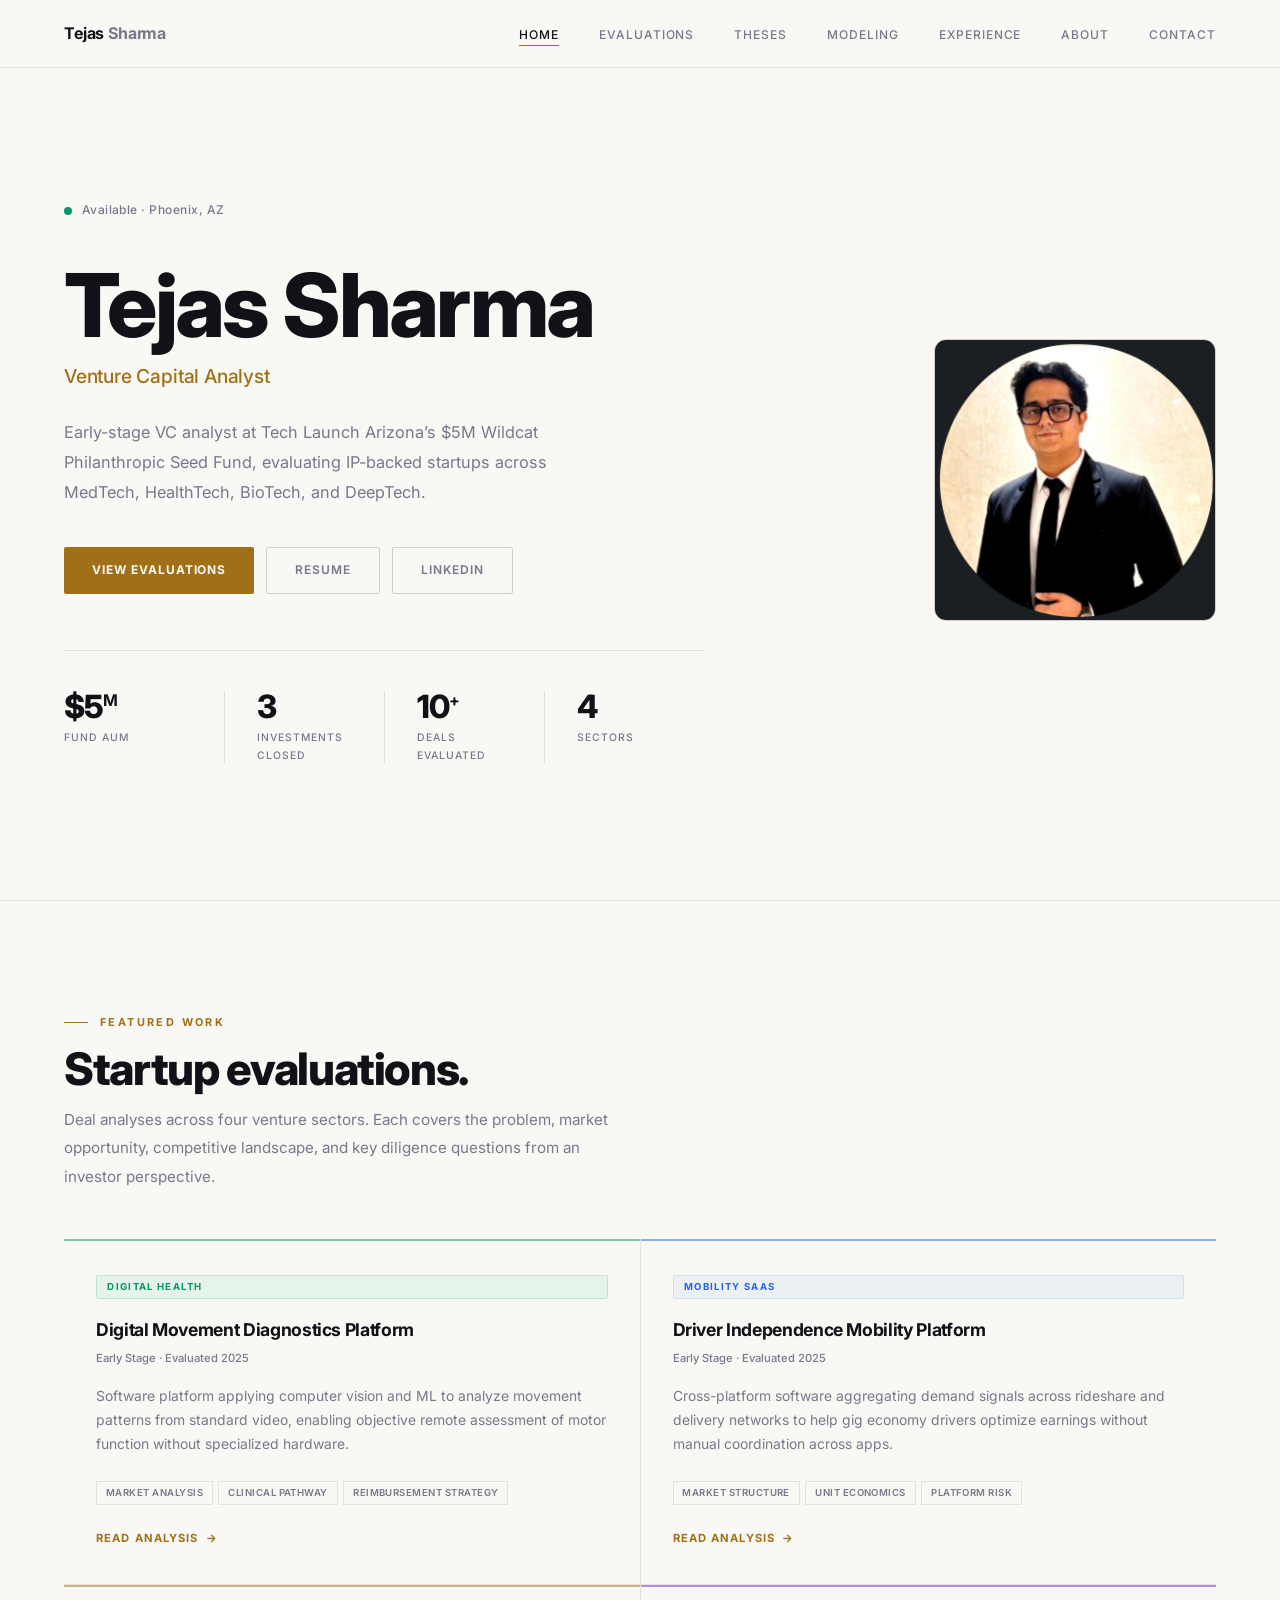
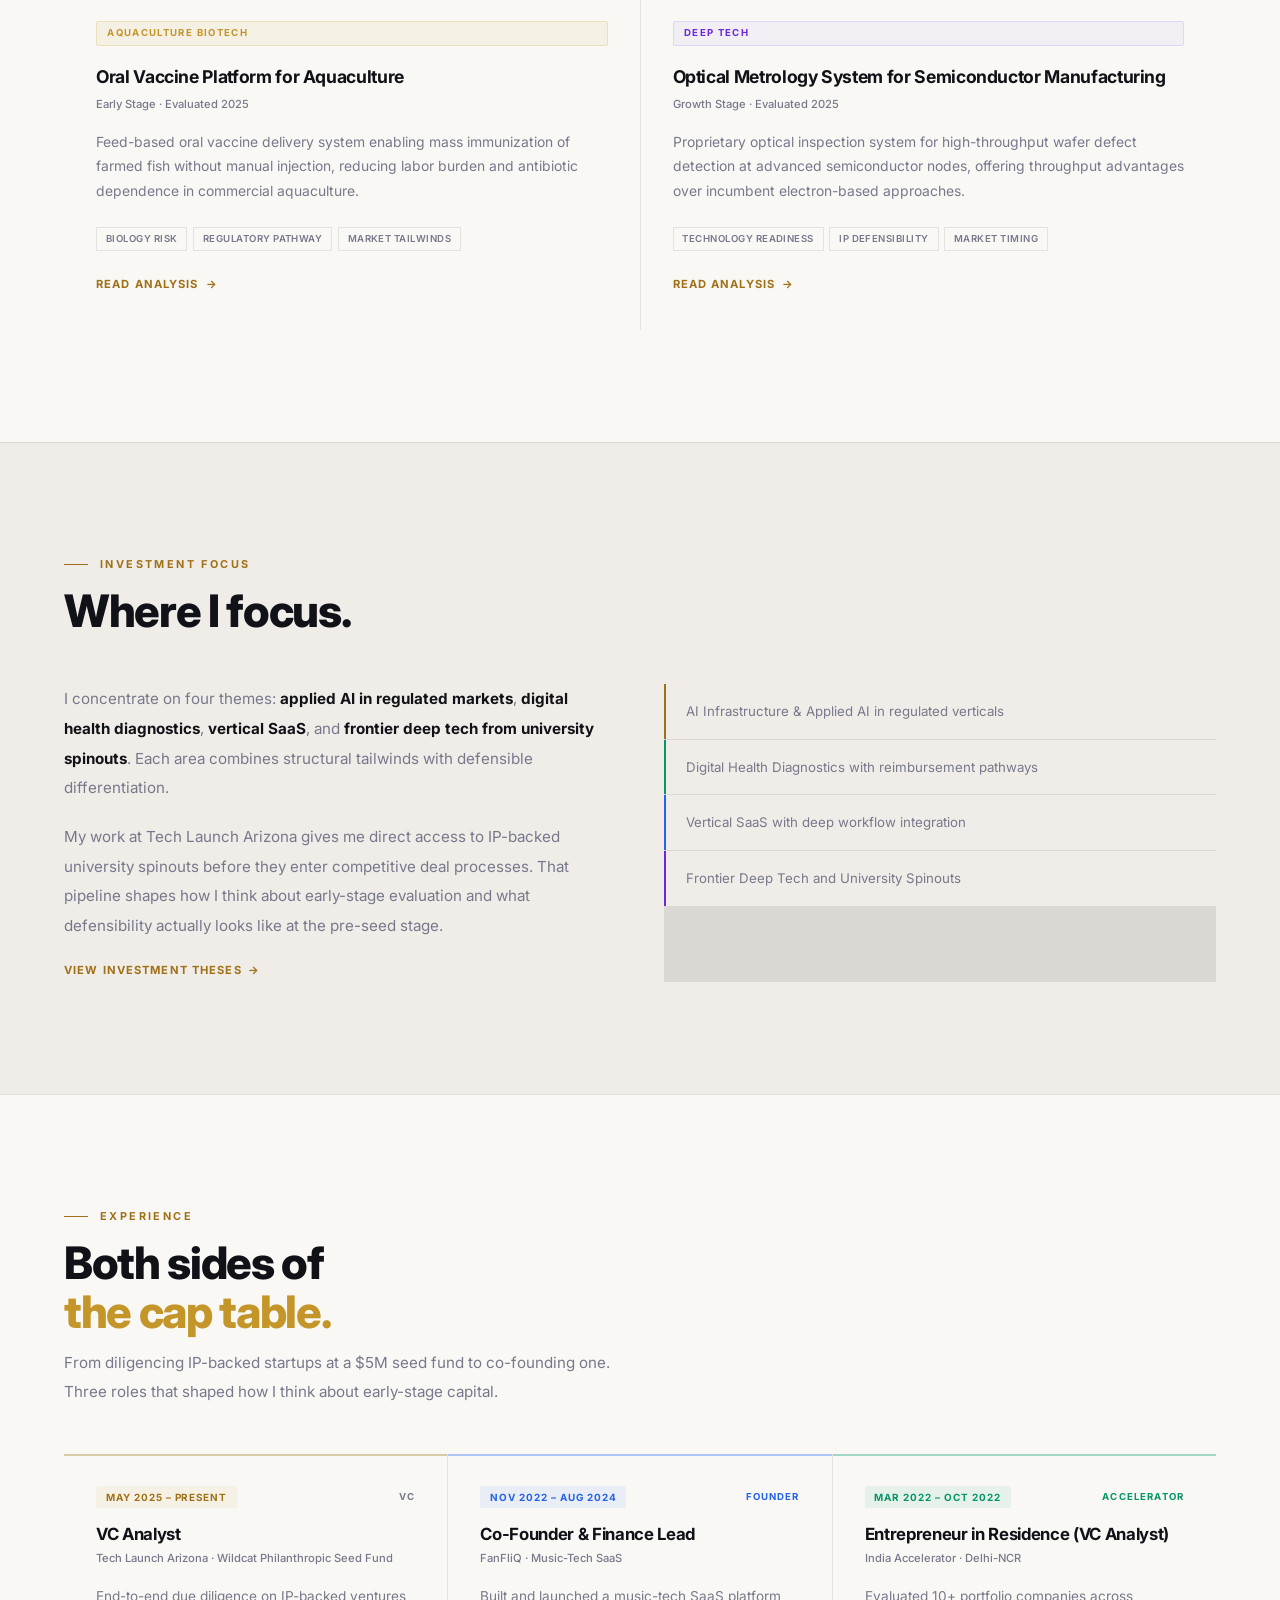
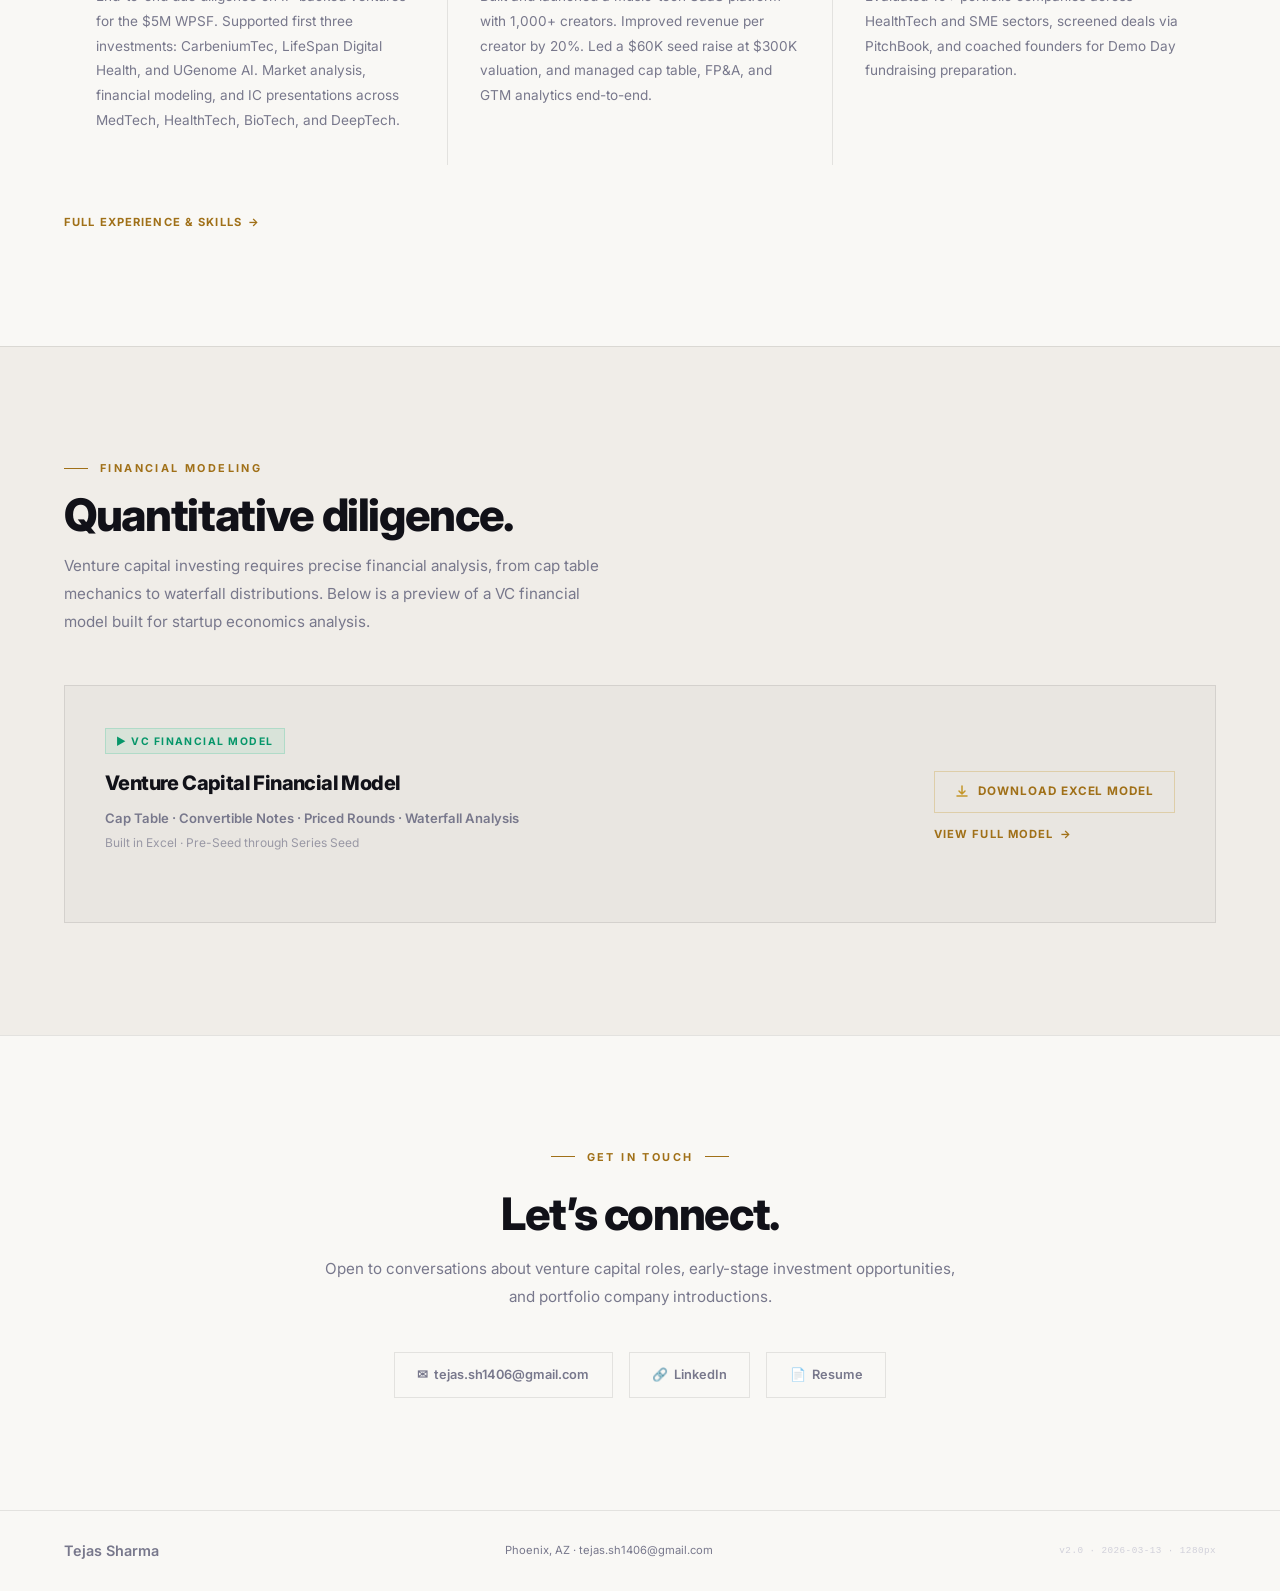
==== commit 31f824f1: "Light color palette, profile photo in hero, fix experience bullet formatting - Switch from near-blac" ====
--- a/index.html
+++ b/index.html
@@ -31,6 +31,7 @@
 
 <!-- HERO -->
 <section id="hero">
+  <div class="hero-inner">
   <div class="hero-content">
     <div class="hero-status fade-up">
       <span class="hero-status-dot"></span>
@@ -62,6 +63,10 @@
         <div class="hero-stat-label">Sectors</div>
       </div>
     </div>
+  </div>
+  <div class="hero-photo-wrap fade-up">
+    <img src="/profile.png" alt="Tejas Sharma" class="hero-photo" />
+  </div>
   </div>
 </section>
 
@@ -169,7 +174,7 @@
     <div class="exp-preview-item fade-up">
       <div class="exp-preview-top-bar" style="background: var(--blue-accent);"></div>
       <div class="exp-preview-header">
-        <span class="exp-preview-period" style="color: var(--blue-accent); background: rgba(91,155,213,0.08);">Nov 2022 &ndash; Aug 2024</span>
+        <span class="exp-preview-period" style="color: var(--blue-accent); background: rgba(37,99,235,0.08);">Nov 2022 &ndash; Aug 2024</span>
         <span class="exp-preview-badge" style="color: var(--blue-accent);">Founder</span>
       </div>
       <div class="exp-preview-role">Co-Founder &amp; Finance Lead</div>
@@ -180,7 +185,7 @@
     <div class="exp-preview-item fade-up">
       <div class="exp-preview-top-bar" style="background: var(--green-light);"></div>
       <div class="exp-preview-header">
-        <span class="exp-preview-period" style="color: var(--green-light); background: rgba(16,185,129,0.08);">Mar 2022 &ndash; Oct 2022</span>
+        <span class="exp-preview-period" style="color: var(--green-light); background: rgba(5,150,105,0.08);">Mar 2022 &ndash; Oct 2022</span>
         <span class="exp-preview-badge" style="color: var(--green-light);">Accelerator</span>
       </div>
       <div class="exp-preview-role">Entrepreneur in Residence (VC Analyst)</div>
--- a/styles.css
+++ b/styles.css
@@ -4,23 +4,23 @@
    ============================================================ */
 
 :root {
-  --bg:            #050509;
-  --bg-2:          #09090f;
-  --navy:          #050509;
-  --navy-mid:      #09090f;
-  --navy-light:    #0f0f18;
-  --card-bg:       rgba(255,255,255,0.028);
-  --card-hover:    rgba(255,255,255,0.05);
-  --gold:          #c4962a;
-  --gold-light:    #d4a840;
-  --green-light:   #10b981;
-  --blue-accent:   #5b9bd5;
-  --purple-accent: #9b7fe8;
-  --text:          #e0e0e4;
-  --text-muted:    #55556a;
-  --text-mid:      #888898;
-  --border:        rgba(255,255,255,0.07);
-  --border-mid:    rgba(255,255,255,0.12);
+  --bg:            #f9f8f5;
+  --bg-2:          #f0ede8;
+  --navy:          #f9f8f5;
+  --navy-mid:      #f0ede8;
+  --navy-light:    #e8e4dd;
+  --card-bg:       rgba(0,0,0,0.03);
+  --card-hover:    rgba(0,0,0,0.05);
+  --gold:          #a07018;
+  --gold-light:    #c4962a;
+  --green-light:   #059669;
+  --blue-accent:   #2563eb;
+  --purple-accent: #6d28d9;
+  --text:          #111118;
+  --text-muted:    #78788c;
+  --text-mid:      #4e4e62;
+  --border:        rgba(0,0,0,0.09);
+  --border-mid:    rgba(0,0,0,0.16);
 }
 
 *, *::before, *::after { box-sizing: border-box; margin: 0; padding: 0; }
@@ -37,14 +37,14 @@
 ::selection { background: var(--gold); color: var(--bg); }
 ::-webkit-scrollbar { width: 5px; }
 ::-webkit-scrollbar-track { background: var(--bg); }
-::-webkit-scrollbar-thumb { background: rgba(255,255,255,0.12); border-radius: 3px; }
+::-webkit-scrollbar-thumb { background: rgba(0,0,0,0.14); border-radius: 3px; }
 
 /* ── NAV ── */
 nav {
   position: fixed; top: 0; left: 0; right: 0; z-index: 100;
   display: flex; align-items: center; justify-content: space-between;
   padding: 1.25rem 5%;
-  background: rgba(5,5,9,0.92);
+  background: rgba(249,248,245,0.95);
   -webkit-backdrop-filter: blur(14px); backdrop-filter: blur(14px);
   border-bottom: 1px solid var(--border);
   transition: padding 0.3s;
@@ -107,12 +107,29 @@
 /* ── HERO ── */
 #hero {
   min-height: 100vh; min-height: 100svh;
-  display: flex; flex-direction: column; justify-content: center;
+  display: flex; align-items: center;
   padding: clamp(6rem, 12vh, 8rem) 5% clamp(3rem, 5vh, 5rem);
   max-width: 100%;
   background: var(--bg); position: relative; z-index: 1;
 }
-.hero-content { max-width: 820px; }
+.hero-inner {
+  display: flex; align-items: center; justify-content: space-between;
+  gap: 4rem; width: 100%;
+}
+.hero-content { max-width: 640px; flex: 1; }
+.hero-photo-wrap { flex-shrink: 0; }
+.hero-photo {
+  width: clamp(200px, 22vw, 300px);
+  height: clamp(200px, 22vw, 300px);
+  border-radius: 12px;
+  object-fit: cover; object-position: center top;
+  border: 1px solid var(--border-mid);
+  display: block;
+}
+@media (max-width: 900px) {
+  .hero-inner { flex-direction: column-reverse; align-items: flex-start; gap: 2rem; }
+  .hero-photo { width: 130px; height: 130px; border-radius: 8px; }
+}
 
 /* status dot */
 .hero-status {
@@ -265,7 +282,7 @@
   transition: background 0.2s;
 }
 .sourcing-card:hover { background: var(--card-hover); }
-.sourcing-card-num { font-family: 'Inter', sans-serif; font-size: 1.8rem; font-weight: 800; color: rgba(255,255,255,0.04); line-height: 1; margin-bottom: 0.75rem; letter-spacing: -0.04em; }
+.sourcing-card-num { font-family: 'Inter', sans-serif; font-size: 1.8rem; font-weight: 800; color: rgba(0,0,0,0.06); line-height: 1; margin-bottom: 0.75rem; letter-spacing: -0.04em; }
 .sourcing-card-title { font-size: 0.7rem; font-weight: 700; letter-spacing: 0.14em; text-transform: uppercase; color: var(--gold); margin-bottom: 0.75rem; }
 .sourcing-card-body { font-size: 0.87rem; color: var(--text-muted); line-height: 1.8; overflow-wrap: break-word; hyphens: auto; }
 @media (max-width: 900px) {
@@ -404,7 +421,7 @@
 .ct-table td:last-child { text-align: right; }
 .ct-dot { display: inline-block; width: 7px; height: 7px; border-radius: 50%; margin-right: 0.5rem; flex-shrink: 0; vertical-align: middle; }
 .ct-bar-wrap { display: flex; align-items: center; gap: 0.5rem; }
-.ct-bar-bg { flex: 1; height: 3px; background: rgba(255,255,255,0.05); border-radius: 2px; }
+.ct-bar-bg { flex: 1; height: 3px; background: rgba(0,0,0,0.08); border-radius: 2px; }
 .ct-bar-fill { height: 3px; border-radius: 2px; }
 .ct-pct { font-family: 'Inter', sans-serif; font-size: 0.85rem; font-weight: 700; color: var(--text); min-width: 42px; text-align: right; }
 .ct-download {
@@ -459,7 +476,7 @@
 .exp-card-logo { display: flex; align-items: center; gap: 0.9rem; }
 .exp-logo-icon {
   width: 40px; height: 40px; border-radius: 6px; flex-shrink: 0;
-  background: rgba(255,255,255,0.03); border: 1px solid var(--border);
+  background: rgba(0,0,0,0.04); border: 1px solid var(--border);
   display: flex; align-items: center; justify-content: center;
   color: var(--card-accent, var(--gold-light));
 }
@@ -498,7 +515,7 @@
 .skill-icon-card:hover { background: var(--card-hover); }
 .skill-icon-wrap {
   width: 44px; height: 44px; border-radius: 6px;
-  background: rgba(255,255,255,0.03); border: 1px solid var(--border);
+  background: rgba(0,0,0,0.04); border: 1px solid var(--border);
   display: flex; align-items: center; justify-content: center; color: var(--gold-light);
   transition: border-color 0.2s;
 }
@@ -648,7 +665,7 @@
 .competency-list { display: flex; flex-direction: column; gap: 0.4rem; }
 .competency-item { display: flex; align-items: center; gap: 0.85rem; padding: 0.75rem 1rem; background: transparent; border: 1px solid var(--border); transition: border-color 0.2s, background 0.2s; }
 .competency-item:hover { border-color: var(--border-mid); background: var(--card-bg); }
-.competency-icon { width: 30px; height: 30px; flex-shrink: 0; background: rgba(255,255,255,0.03); border: 1px solid var(--border); border-radius: 5px; display: flex; align-items: center; justify-content: center; color: var(--gold-light); transition: border-color 0.2s; }
+.competency-icon { width: 30px; height: 30px; flex-shrink: 0; background: rgba(0,0,0,0.04); border: 1px solid var(--border); border-radius: 5px; display: flex; align-items: center; justify-content: center; color: var(--gold-light); transition: border-color 0.2s; }
 .competency-item:hover .competency-icon { border-color: var(--border-mid); }
 .competency-icon svg { width: 15px; height: 15px; }
 .competency-item > span { font-size: 0.82rem; font-weight: 500; color: var(--text-muted); }
@@ -697,7 +714,7 @@
     gap: 0; list-style: none;
     position: fixed; top: 0; left: 0; right: 0; bottom: 0; inset: 0;
     width: 100%; height: 100vh; height: 100dvh;
-    background: rgba(5,5,9,0.97);
+    background: rgba(249,248,245,0.98);
     -webkit-backdrop-filter: blur(20px); backdrop-filter: blur(20px);
     opacity: 0; pointer-events: none; visibility: hidden;
     transition: opacity 0.3s ease, visibility 0.3s ease; z-index: 200;
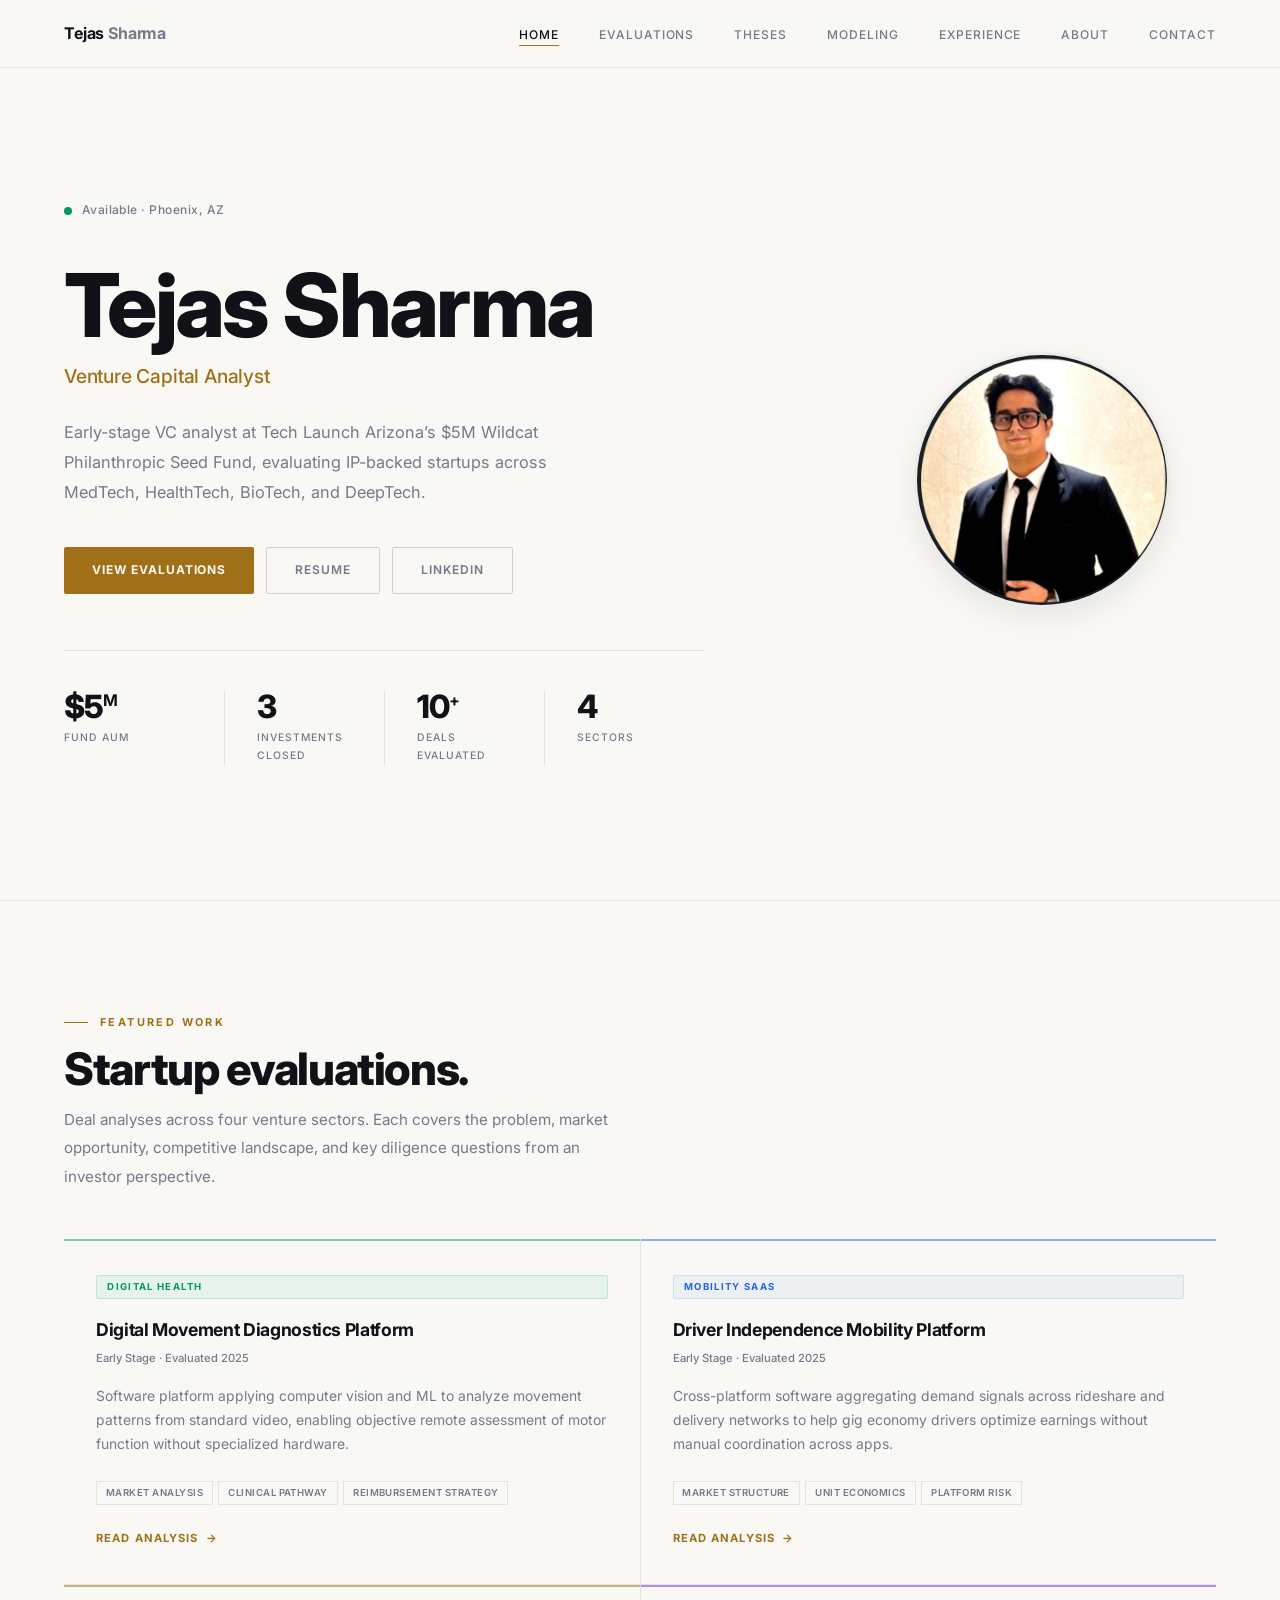
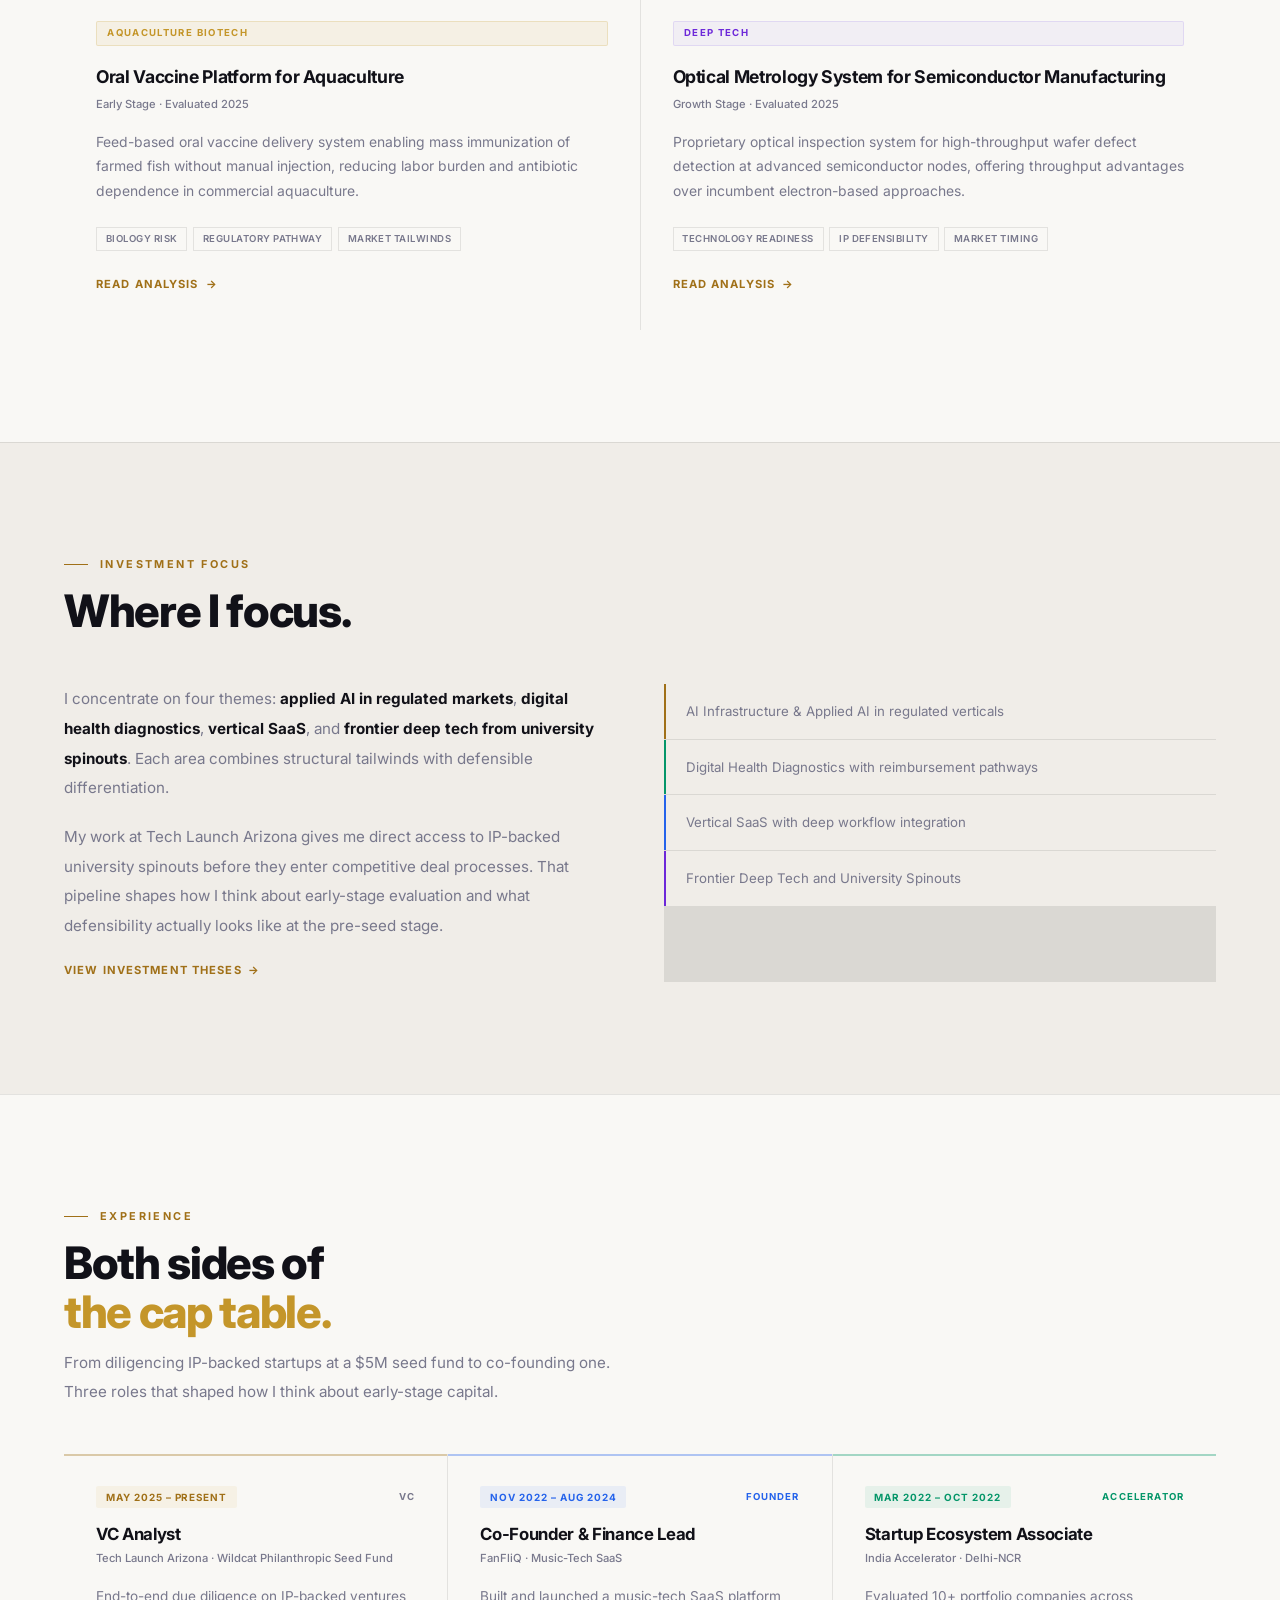
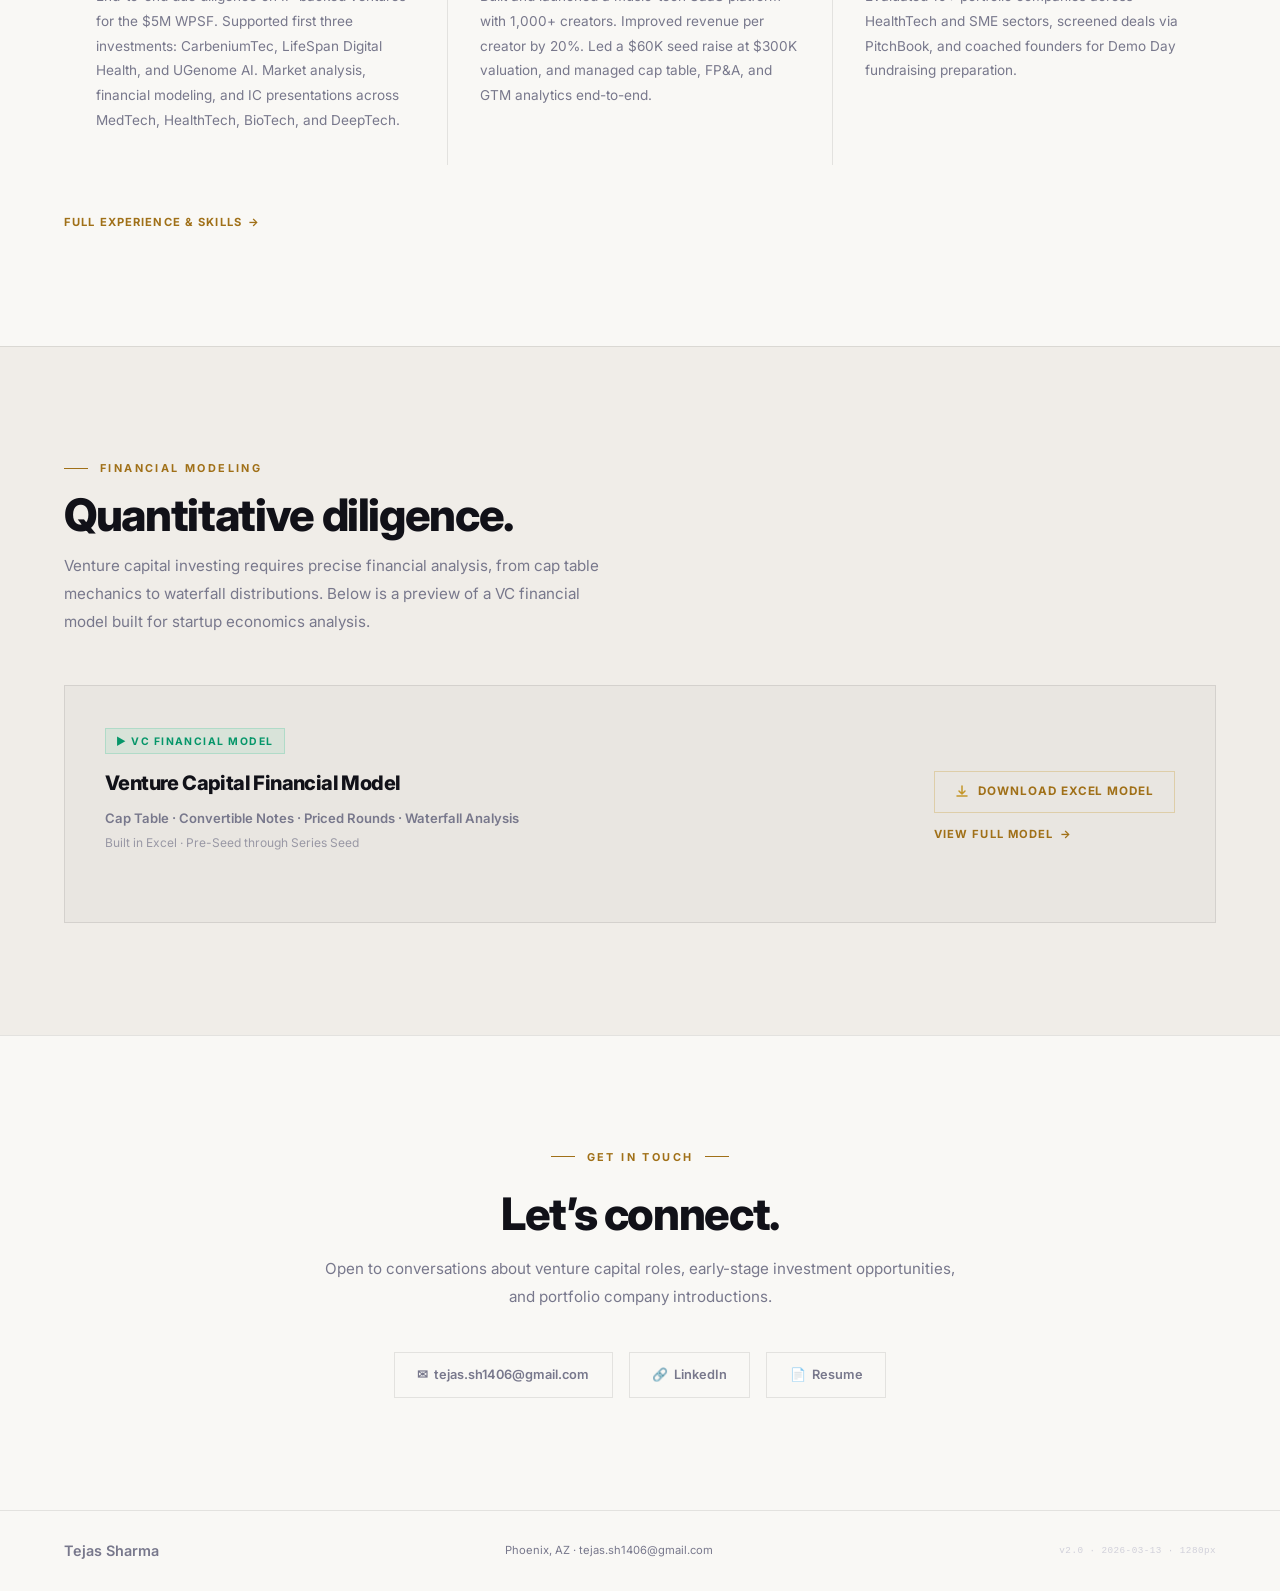
==== commit 538273c4: "Fix India Accelerator title and rebalance experience cards - Rename India Accelerator title to "Star" ====
--- a/index.html
+++ b/index.html
@@ -188,7 +188,7 @@
         <span class="exp-preview-period" style="color: var(--green-light); background: rgba(5,150,105,0.08);">Mar 2022 &ndash; Oct 2022</span>
         <span class="exp-preview-badge" style="color: var(--green-light);">Accelerator</span>
       </div>
-      <div class="exp-preview-role">Entrepreneur in Residence (VC Analyst)</div>
+      <div class="exp-preview-role">Startup Ecosystem Associate</div>
       <div class="exp-preview-org">India Accelerator &middot; Delhi-NCR</div>
       <p class="exp-preview-body">Evaluated 10+ portfolio companies across HealthTech and SME sectors, screened deals via PitchBook, and coached founders for Demo Day fundraising preparation.</p>
     </div>
--- a/styles.css
+++ b/styles.css
@@ -115,20 +115,22 @@
 .hero-inner {
   display: flex; align-items: center; justify-content: space-between;
   gap: 4rem; width: 100%;
+  padding-right: 4%;
 }
 .hero-content { max-width: 640px; flex: 1; }
 .hero-photo-wrap { flex-shrink: 0; }
 .hero-photo {
-  width: clamp(200px, 22vw, 300px);
-  height: clamp(200px, 22vw, 300px);
-  border-radius: 12px;
+  width: clamp(200px, 20vw, 280px);
+  height: clamp(200px, 20vw, 280px);
+  border-radius: 50%;
   object-fit: cover; object-position: center top;
-  border: 1px solid var(--border-mid);
+  border: 3px solid rgba(0,0,0,0.05);
+  box-shadow: 0 10px 30px rgba(0,0,0,0.08);
   display: block;
 }
 @media (max-width: 900px) {
-  .hero-inner { flex-direction: column-reverse; align-items: flex-start; gap: 2rem; }
-  .hero-photo { width: 130px; height: 130px; border-radius: 8px; }
+  .hero-inner { flex-direction: column-reverse; align-items: flex-start; gap: 2rem; padding-right: 0; }
+  .hero-photo { width: 110px; height: 110px; }
 }
 
 /* status dot */
@@ -440,6 +442,11 @@
   display: grid; grid-template-columns: repeat(3, 1fr);
   gap: 1px; background: var(--border);
 }
+/* Cover the empty 6th cell so it blends with section background */
+.interests-grid::after {
+  content: '';
+  background: var(--bg-2);
+}
 .interest-card {
   background: var(--bg-2); padding: 2rem 1.75rem;
   transition: background 0.2s; position: relative; overflow: hidden;
@@ -689,6 +696,8 @@
 @media (max-width: 1100px) {
   #hero { padding-top: 8rem; }
   .interests-grid { grid-template-columns: repeat(2,1fr); }
+  /* At 2-col layout: 5 cards = rows of 2,2,1 — last cell of row 3 needs covering */
+  .interests-grid::after { display: block; }
 }
 @media (max-width: 900px) {
   .about-grid, .edu-grid, .skills-wrapper { grid-template-columns: 1fr; gap: 0; }
@@ -743,6 +752,7 @@
   .hero-stats { grid-template-columns: repeat(2, 1fr); }
   .captable-card { padding: 1.75rem; }
   .interests-grid { grid-template-columns: 1fr; }
+  .interests-grid::after { display: none; }
   .timeline-item { padding-left: 2rem; }
   .timeline-bullets li { display: block; padding-left: 1.3rem; position: relative; overflow-wrap: break-word; }
   .timeline-bullets li::before { position: absolute; left: 0; top: 0.05rem; }
